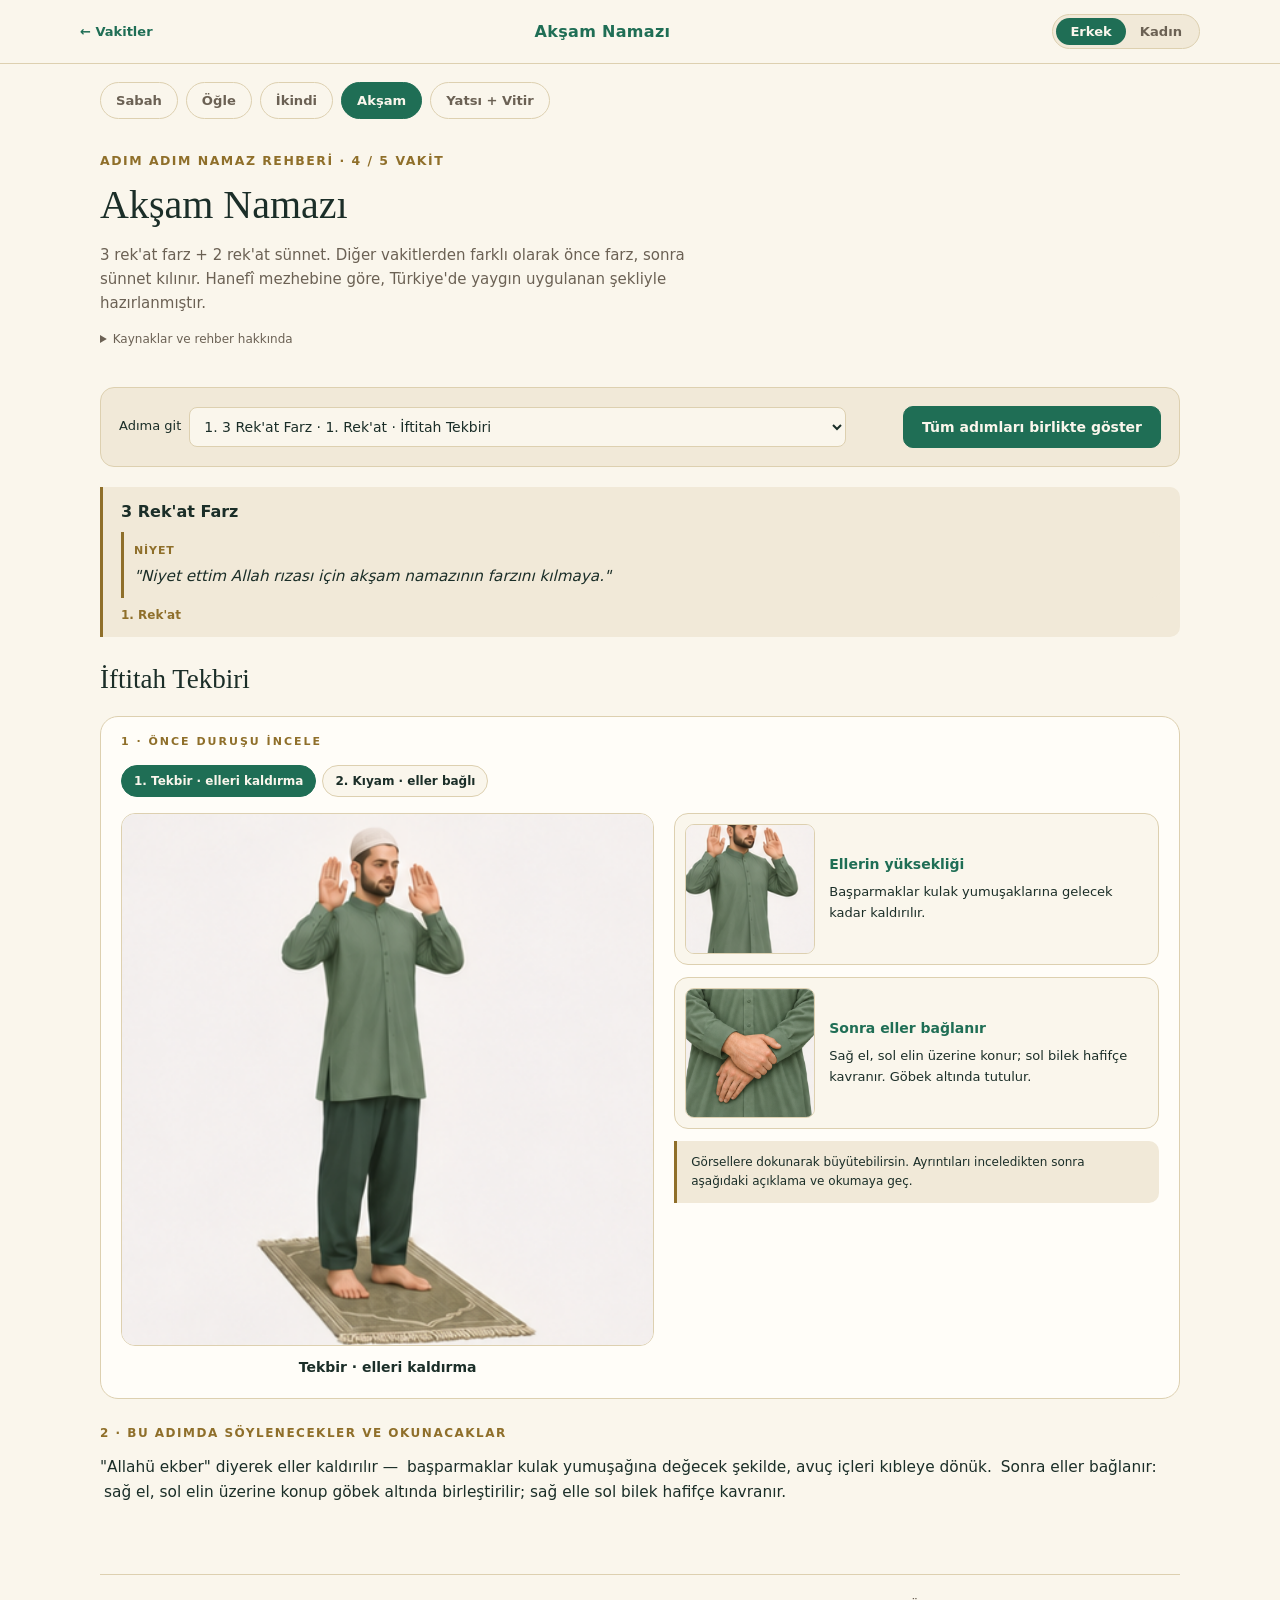
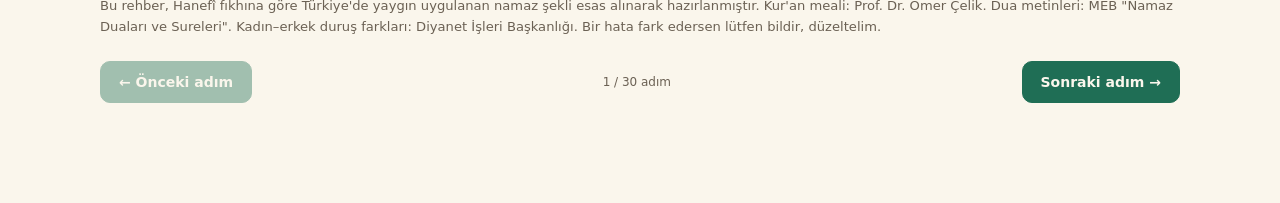
==== aksam-namazi.html @ 72b4eeb0 "Add files via upload" ====
<!doctype html>
<html lang="tr">
<head>
<meta charset="utf-8">
<meta name="viewport" content="width=device-width, initial-scale=1">

<title>Akşam Namazı — Adım Adım Namaz Rehberi</title>
<meta name="description" content="Hanefi fıkhına göre, kadın ve erkek için ayrı duruş notlarıyla, adım adım Akşam Namazı rehberi.">
<style>
@font-face {
  font-family: "Amiri";
  font-weight: 400;
  font-style: normal;
  font-display: swap;
  src: url(assets/amiri.woff2) format("woff2");
}
@font-face {
  font-family: "Amiri";
  font-weight: 700;
  font-style: normal;
  font-display: swap;
  src: url(assets/amiri.woff2) format("woff2");
}

:root {
  --ink: #1b2e28;
  --page: #faf6ec;
  --panel: #f1e9d8;
  --panel-line: #ddd0b0;
  --emerald: #1f6e55;
  --emerald-deep: #164f3d;
  --gold: #8f6f2a;
  --muted: #6b6154;
  --recite-bg: #fffdf8;
  --recite-line: #e4d6ae;
  --focus: #1f6e55;
}

@media (prefers-color-scheme: dark) {
  :root {
    --ink: #ece4d2;
    --page: #11201a;
    --panel: #192a23;
    --panel-line: #2c4138;
    --emerald: #52b091;
    --emerald-deep: #7bcbae;
    --gold: #d1ab5c;
    --muted: #a69c8c;
    --recite-bg: #16251f;
    --recite-line: #2d4139;
    --focus: #52b091;
  }
}
:root[data-theme="dark"] {
  --ink: #ece4d2;
  --page: #11201a;
  --panel: #192a23;
  --panel-line: #2c4138;
  --emerald: #52b091;
  --emerald-deep: #7bcbae;
  --gold: #d1ab5c;
  --muted: #a69c8c;
  --recite-bg: #16251f;
  --recite-line: #2d4139;
  --focus: #52b091;
}
:root[data-theme="light"] {
  --ink: #1b2e28;
  --page: #faf6ec;
  --panel: #f1e9d8;
  --panel-line: #ddd0b0;
  --emerald: #1f6e55;
  --emerald-deep: #164f3d;
  --gold: #8f6f2a;
  --muted: #6b6154;
  --recite-bg: #fffdf8;
  --recite-line: #e4d6ae;
  --focus: #1f6e55;
}

* { box-sizing: border-box; }

html, body {
  margin: 0;
  padding: 0;
  background: var(--page);
  color: var(--ink);
}

body {
  font-family: ui-serif, Georgia, "Iowan Old Style", "Noto Serif", serif;
  line-height: 1.6;
}

.wrap {
  max-width: 700px;
  margin: 0 auto;
  padding: 0 20px 80px;
}

/* ---------- Top bar ---------- */

.topbar {
  position: sticky;
  top: 0;
  z-index: 10;
  background: var(--page);
  border-bottom: 1px solid var(--panel-line);
  padding: 14px 20px;
}

.topbar-inner {
  max-width: 700px;
  margin: 0 auto;
  display: flex;
  align-items: center;
  justify-content: space-between;
  gap: 12px;
  flex-wrap: wrap;
}

.topbar-title {
  font-size: 1rem;
  font-weight: 700;
  letter-spacing: 0.02em;
  color: var(--emerald);
}

.gender-toggle {
  display: inline-flex;
  background: var(--panel);
  border: 1px solid var(--panel-line);
  border-radius: 999px;
  padding: 3px;
  font-family: system-ui, -apple-system, "Segoe UI", sans-serif;
}

.gender-toggle button {
  appearance: none;
  border: none;
  background: transparent;
  font-size: 0.82rem;
  font-weight: 600;
  padding: 6px 14px;
  border-radius: 999px;
  color: var(--muted);
  cursor: pointer;
  font-family: inherit;
}

.gender-toggle button[aria-pressed="true"] {
  background: var(--emerald);
  color: var(--page);
}

.gender-toggle button:focus-visible {
  outline: 2px solid var(--focus);
  outline-offset: 2px;
}

/* ---------- Header ---------- */

header.hero {
  padding: 36px 0 18px;
  font-family: system-ui, -apple-system, "Segoe UI", sans-serif;
}

.eyebrow {
  font-size: 0.78rem;
  text-transform: uppercase;
  letter-spacing: 0.12em;
  color: var(--gold);
  font-weight: 700;
}

h1 {
  font-family: ui-serif, Georgia, "Iowan Old Style", "Noto Serif", serif;
  font-size: clamp(1.8rem, 5vw, 2.4rem);
  margin: 0.2em 0 0.3em;
  text-wrap: balance;
}

.hero p.lede {
  color: var(--muted);
  font-size: 0.98rem;
  max-width: 62ch;
}

.source-note {
  margin-top: 16px;
  padding: 12px 16px;
  background: var(--panel);
  border: 1px solid var(--panel-line);
  border-radius: 10px;
  font-size: 0.85rem;
  color: var(--muted);
  font-family: system-ui, -apple-system, "Segoe UI", sans-serif;
}

.source-note strong { color: var(--ink); }

/* ---------- Section dividers (Sünnet / Farz) ---------- */

.unit-divider {
  margin: 48px 0 20px;
  padding-top: 28px;
  border-top: 2px solid var(--panel-line);
  font-family: system-ui, -apple-system, "Segoe UI", sans-serif;
}

.unit-divider h2 {
  font-family: ui-serif, Georgia, "Iowan Old Style", serif;
  font-size: 1.5rem;
  margin: 0 0 4px;
  color: var(--emerald);
}

.unit-divider .unit-desc {
  font-size: 0.88rem;
  color: var(--muted);
  margin: 0;
}

.niyet-box {
  margin-top: 16px;
  padding: 14px 16px;
  border-left: 3px solid var(--gold);
  background: var(--panel);
  border-radius: 0 10px 10px 0;
  font-size: 0.95rem;
}

.niyet-box .niyet-label {
  font-family: system-ui, -apple-system, "Segoe UI", sans-serif;
  font-size: 0.75rem;
  text-transform: uppercase;
  letter-spacing: 0.08em;
  color: var(--gold);
  font-weight: 700;
  display: block;
  margin-bottom: 4px;
}

.rekat-mark {
  font-family: system-ui, -apple-system, "Segoe UI", sans-serif;
  font-size: 0.78rem;
  text-transform: uppercase;
  letter-spacing: 0.1em;
  color: var(--muted);
  margin: 36px 0 10px;
  display: flex;
  align-items: center;
  gap: 10px;
}

.rekat-mark::after {
  content: "";
  flex: 1;
  height: 1px;
  background: var(--panel-line);
}

/* ---------- Step ---------- */

.step {
  display: grid;
  grid-template-columns: 34px 1fr;
  gap: 14px;
  margin: 22px 0;
}

.step-num {
  width: 34px;
  height: 34px;
  border-radius: 50%;
  background: var(--panel);
  border: 1px solid var(--panel-line);
  color: var(--emerald);
  display: flex;
  align-items: center;
  justify-content: center;
  font-family: system-ui, -apple-system, "Segoe UI", sans-serif;
  font-weight: 700;
  font-size: 0.9rem;
  flex-shrink: 0;
}

.step-body h3 {
  font-family: system-ui, -apple-system, "Segoe UI", sans-serif;
  font-size: 1.02rem;
  margin: 4px 0 6px;
  color: var(--ink);
}

.step-body p.posture {
  margin: 0 0 10px;
  font-size: 0.96rem;
}

.step-body p.posture .note {
  color: var(--muted);
  font-size: 0.86rem;
}

/* gender-conditional spans */
html[data-gender="erkek"] .g-kadin { display: none; }
html[data-gender="kadin"] .g-erkek { display: none; }

.g-erkek, .g-kadin {
  padding: 1px 4px;
  border-radius: 4px;
}

/* ---------- Recitation block ---------- */

.recite {
  background: var(--recite-bg);
  border: 1px solid var(--recite-line);
  border-radius: 12px;
  padding: 18px 20px;
  margin-top: 4px;
}

.recite + .recite { margin-top: 12px; }

.recite .recite-title {
  font-family: system-ui, -apple-system, "Segoe UI", sans-serif;
  font-size: 0.78rem;
  text-transform: uppercase;
  letter-spacing: 0.08em;
  color: var(--gold);
  font-weight: 700;
  margin: 0 0 10px;
}

.arabic {
  font-family: "Amiri", "Traditional Arabic", "Scheherazade New", serif;
  direction: rtl;
  text-align: center;
  font-size: 0.98rem;
  line-height: 1.75;
  color: var(--ink);
  margin: 0 0 12px;
}

.okunus {
  font-family: system-ui, -apple-system, "Segoe UI", sans-serif;
  font-style: italic;
  color: var(--muted);
  font-size: 0.92rem;
  margin: 0 0 10px;
}

.okunus::before {
  content: "Okunuşu: ";
  font-style: normal;
  font-weight: 600;
  color: var(--ink);
}

.meal {
  font-family: system-ui, -apple-system, "Segoe UI", sans-serif;
  font-size: 1.02rem;
  margin: 0;
}

.meal .meal-label {
  font-weight: 600;
  color: var(--emerald-deep);
}

.tesbih-count {
  display: inline-block;
  font-family: system-ui, -apple-system, "Segoe UI", sans-serif;
  font-size: 0.74rem;
  background: var(--panel);
  color: var(--muted);
  padding: 2px 8px;
  border-radius: 999px;
  margin-left: 6px;
  vertical-align: middle;
}

footer {
  margin-top: 60px;
  padding-top: 20px;
  border-top: 1px solid var(--panel-line);
  font-family: system-ui, -apple-system, "Segoe UI", sans-serif;
  font-size: 0.82rem;
  color: var(--muted);
}

a { color: var(--emerald-deep); }

@media (max-width: 480px) {
  .arabic { font-size: 0.9rem; line-height: 1.7; }
  .step { grid-template-columns: 28px 1fr; }
  .step-num { width: 28px; height: 28px; font-size: 0.8rem; }
}


.vakit-nav {
  display: flex;
  gap: 8px;
  overflow-x: auto;
  padding: 18px 0 2px;
  font-family: system-ui, -apple-system, "Segoe UI", sans-serif;
}
.vakit-nav a {
  flex: 0 0 auto;
  padding: 7px 15px;
  border-radius: 999px;
  border: 1px solid var(--panel-line);
  color: var(--muted);
  text-decoration: none;
  font-size: 0.82rem;
  font-weight: 600;
}
.vakit-nav a.active {
  background: var(--emerald);
  color: var(--page);
  border-color: var(--emerald);
}
</style>
<link rel="stylesheet" href="assets/gorseller.css">
</head><body>

<div class="topbar">
  <div class="topbar-inner">
    <span class="topbar-title">Akşam Namazı</span>
    <div class="gender-toggle" role="group" aria-label="Duruş görünümü">
      <button type="button" id="btn-erkek" aria-pressed="true">Erkek</button>
      <button type="button" id="btn-kadin" aria-pressed="false">Kadın</button>
    </div>
  </div>
</div>

<div class="wrap">

  <nav class="vakit-nav">
    <a href="sabah-namazi.html">Sabah</a>
    <a href="ogle-namazi.html">Öğle</a>
    <a href="ikindi-namazi.html">İkindi</a>
    <a href="aksam-namazi.html" class="active">Akşam</a>
    <a href="yatsi-namazi.html">Yatsı + Vitir</a>
  </nav>

  <header class="hero">
    <span class="eyebrow">Adım Adım Namaz Rehberi · 4 / 5 vakit</span>
    <h1>Akşam Namazı</h1>
    <p class="lede">3 rek'at farz + 2 rek'at sünnet. Diğer vakitlerden farklı olarak önce farz, sonra sünnet kılınır. Hanefî mezhebine göre, Türkiye'de yaygın uygulanan şekliyle hazırlanmıştır.</p>
    <div class="source-note">
      <strong>Kaynaklar:</strong> Kur'an-ı Kerim âyetlerinin Türkçe meali <strong>Prof. Dr. Ömer Çelik</strong> mealinden alınmıştır. Sübhâneke, Ettehiyyâtü, Salli–Bârik, Rabbenâ ve Kunût dualarının Arapça metni ve anlamı Millî Eğitim Bakanlığı'nın "Namaz Duaları ve Sureleri" kaynağına dayanmaktadır. Kadın–erkek duruş farkları Diyanet İşleri Başkanlığı'nın resmî açıklamasından alınmıştır.
    </div>
  </header>

  <section class="unit-divider">
    <h2>3 Rek'at Farz</h2>
    <p class="unit-desc">Allah'ın kesin olarak emrettiği, kılınması zorunlu namaz. Akşam namazında, diğer vakitlerden farklı olarak, önce farz kılınır.</p>
    <div class="niyet-box">
      <span class="niyet-label">Niyet</span>
      <em>"Niyet ettim Allah rızası için akşam namazının farzını kılmaya."</em>
    </div>
  </section>

  <p class="rekat-mark">1. Rek'at</p>

  <div class="step">
    <span class="step-num">1</span>
    <div class="step-body">
      <h3>İftitah Tekbiri</h3><div class="pose-icon icon-tekbir" hidden></div>
      <p class="posture">"Allahü ekber" diyerek eller kaldırılır — <span class="g-erkek">başparmaklar kulak yumuşağına değecek şekilde, avuç içleri kıbleye dönük.</span><span class="g-kadin">eller omuz hizasına kadar kaldırılır, avuç içleri kıbleye dönük.</span> Sonra eller bağlanır: <span class="g-erkek">sağ el, sol elin üzerine konup göbek altında birleştirilir; sağ elle sol bilek hafifçe kavranır.</span><span class="g-kadin">sağ el, sol elin üzerine konarak göğüs hizasında birleştirilir; kavramadan, eller üst üste durur.</span></p>
    </div>
  </div>

  <div class="step">
    <span class="step-num">2</span>
    <div class="step-body">
      <h3>Sübhâneke, Fâtiha ve Zamm-ı Sûre</h3><div class="pose-icon icon-kiyam" hidden></div>
      <div class="recite">
        <p class="arabic">سُبْحَانَكَ اللَّهُمَّ وَبِحَمْدِكَ وَتَبَارَكَ اسْمُكَ وَتَعَالَى جَدُّكَ وَلَا إِلَٰهَ غَيْرُكَ</p>
        <p class="okunus">Sübhânekellâhümme ve bi hamdik ve tebârakesmük ve teâlâ ceddük ve lâ ilâhe ğayruk.</p>
        <p class="meal"><span class="meal-label">Anlamı:</span> Allah'ım! Sen eksik sıfatlardan pak ve uzaksın. Seni daima böyle tenzih eder ve överim. Senin adın mübarektir. Varlığın her şeyden üstündür. Senden başka ilah yoktur.</p>
      </div>
      <div class="recite">
        <p class="arabic">أَعُوذُ بِاللَّهِ مِنَ الشَّيْطَانِ الرَّجِيمِ ۝ بِسْمِ اللَّهِ الرَّحْمَٰنِ الرَّحِيمِ</p>
        <p class="okunus">Eûzü billâhi mineş-şeytânir-racîm. Bismillâhir-rahmânir-rahîm.</p>
        <p class="meal"><span class="meal-label">Anlamı:</span> Kovulmuş şeytanın şerrinden Allah'a sığınırım. Rahmân ve Rahîm olan Allah'ın adıyla.</p>
      </div>
      <div class="recite">
        <p class="arabic">الْحَمْدُ لِلَّهِ رَبِّ الْعَالَمِينَ ۝ الرَّحْمَٰنِ الرَّحِيمِ ۝ مَالِكِ يَوْمِ الدِّينِ ۝ إِيَّاكَ نَعْبُدُ وَإِيَّاكَ نَسْتَعِينُ ۝ اهْدِنَا الصِّرَاطَ الْمُسْتَقِيمَ ۝ صِرَاطَ الَّذِينَ أَنْعَمْتَ عَلَيْهِمْ غَيْرِ الْمَغْضُوبِ عَلَيْهِمْ وَلَا الضَّالِّينَ</p>
        <p class="okunus">Elhamdü lillâhi rabbil'âlemîn. Errahmânir'rahîm. Mâliki yevmiddîn. İyyâke na'büdü ve iyyâke nesteîn. İhdinessırâtal müstakîm. Sırâtallezîne en'amte aleyhim ğayril mağdûbi aleyhim ve leddâllîn.</p>
        <p class="meal"><span class="meal-label">Meal (Prof. Dr. Ömer Çelik):</span> Hamd, âlemlerin Rabbi Allah'a mahsustur. O, Rahmân ve Rahîm'dir. O, hesap ve ceza gününün tek sahibidir. Rabbimiz! Sadece sana kulluk eder ve sadece senden yardım isteriz. Bizi dosdoğru yola eriştir; kendilerine nimet verdiklerinin yoluna. Gazaba uğrayanların ve azıp sapanların yoluna değil.</p>
      </div>
      <div class="recite">
        <p class="arabic">قُلْ هُوَ اللَّهُ أَحَدٌ ۝ اللَّهُ الصَّمَدُ ۝ لَمْ يَلِدْ وَلَمْ يُولَدْ ۝ وَلَمْ يَكُنْ لَهُ كُفُوًا أَحَدٌ</p>
        <p class="okunus">Kul hüvallâhü ehad. Allâhüssamed. Lem yelid ve lem yûled. Ve lem yekün lehû küfüven ehad.</p>
        <p class="meal"><span class="meal-label">Meal (Prof. Dr. Ömer Çelik):</span> De ki: O Allah birdir. Her şey O Allah'a muhtaçken O hiçbir şeye muhtaç değildir. O, doğurmamış ve doğmamıştır. Hiçbir şey O'na denk değildir.</p>
      </div>
    </div>
  </div>

  <div class="step">
    <span class="step-num">3</span>
    <div class="step-body">
      <h3>Rükû</h3><div class="pose-icon icon-ruku" hidden></div>
      <p class="posture">"Allahü ekber" diyerek eğilinir — <span class="g-erkek">sırt düz tutulur, baş sırtla aynı hizada olur, eller dizleri tam kavrar, dirsekler bedenden açık, parmaklar ayrık.</span><span class="g-kadin">sırt tam düz değil, hafifçe eğik tutulur; eller dizlere hafifçe konur, dizler hafif bükük, dirsekler bedene yakın tutulur.</span></p>
      <div class="recite">
        <p class="arabic">سُبْحَانَ رَبِّيَ الْعَظِيمِ</p>
        <p class="okunus">Sübhâne rabbiyel azîm. <span class="tesbih-count">3 kere</span></p>
        <p class="meal"><span class="meal-label">Anlamı:</span> Yüce Rabbimi her türlü noksanlıktan tenzih ederim.</p>
      </div>
    </div>
  </div>

  <div class="step">
    <span class="step-num">4</span>
    <div class="step-body">
      <h3>Doğrulma ve Secde (1.)</h3><div class="pose-icon icon-secde" hidden></div>
      <p class="posture">Rükûdan tam doğrulup dikilirken "Semi'allâhü limen hamideh" denir; tam doğrulunca "Rabbenâ lekel hamd" denir. Kısa bir an sakin biçimde beklenir.</p>
      <p class="posture">"Allahü ekber" diyerek secdeye varılır — <span class="g-erkek">önce dizler, sonra eller, sonra burun ve alın yere konur; kollar gövdeden ve karından ayrık tutulur, dirsekler yerden kalkık durur.</span><span class="g-kadin">vücut toplu tutulur, kollar yanlara yakın durur, karın uyluklara değecek şekilde yere yakın durulur.</span></p>
      <div class="recite">
        <p class="arabic">سُبْحَانَ رَبِّيَ الْأَعْلَى</p>
        <p class="okunus">Sübhâne rabbiyel a'lâ. <span class="tesbih-count">3 kere</span></p>
        <p class="meal"><span class="meal-label">Anlamı:</span> En yüce Rabbimi her türlü noksanlıktan tenzih ederim.</p>
      </div>
    </div>
  </div>

  <div class="step">
    <span class="step-num">5</span>
    <div class="step-body">
      <h3>Celse ve Secde (2.)</h3><div class="pose-icon icon-celse" hidden></div>
      <p class="posture">"Allahü ekber" diyerek doğrulup kısaca oturulur — <span class="g-erkek">sol ayak yatık şekilde altına alınıp üzerine oturulur, sağ ayağın parmakları kıbleye dönük dik tutulur.</span><span class="g-kadin">her iki ayak da sağ tarafa yatık şekilde yere yaslanır, bu şekilde oturulur.</span></p>
      <p class="posture">"Allahü ekber" diyerek tekrar secdeye varılır, aynı duruşla.</p>
      <div class="recite">
        <p class="arabic">سُبْحَانَ رَبِّيَ الْأَعْلَى</p>
        <p class="okunus">Sübhâne rabbiyel a'lâ. <span class="tesbih-count">3 kere</span></p>
        <p class="meal"><span class="meal-label">Anlamı:</span> En yüce Rabbimi her türlü noksanlıktan tenzih ederim.</p>
      </div>
    </div>
  </div>

  <p class="rekat-mark">2. Rek'at</p>

  <div class="step">
    <span class="step-num">6</span>
    <div class="step-body">
      <h3>Ayağa Kalkış</h3><div class="pose-icon icon-kalkis" hidden></div>
      <p class="posture note">Sübhâneke ve Eûzü tekrar okunmaz.</p>
    </div>
  </div>

  <div class="step">
    <span class="step-num">7</span>
    <div class="step-body">
      <h3>Besmele, Fâtiha ve Zamm-ı Sûre</h3><div class="pose-icon icon-kiyam" hidden></div>
      <div class="recite">
        <p class="arabic">بِسْمِ اللَّهِ الرَّحْمَٰنِ الرَّحِيمِ</p>
        <p class="okunus">Bismillâhir-rahmânir-rahîm.</p>
        <p class="meal"><span class="meal-label">Anlamı:</span> Rahmân ve Rahîm olan Allah'ın adıyla.</p>
      </div>
      <div class="recite">
        <p class="arabic">الْحَمْدُ لِلَّهِ رَبِّ الْعَالَمِينَ ۝ الرَّحْمَٰنِ الرَّحِيمِ ۝ مَالِكِ يَوْمِ الدِّينِ ۝ إِيَّاكَ نَعْبُدُ وَإِيَّاكَ نَسْتَعِينُ ۝ اهْدِنَا الصِّرَاطَ الْمُسْتَقِيمَ ۝ صِرَاطَ الَّذِينَ أَنْعَمْتَ عَلَيْهِمْ غَيْرِ الْمَغْضُوبِ عَلَيْهِمْ وَلَا الضَّالِّينَ</p>
        <p class="okunus">Elhamdü lillâhi rabbil'âlemîn. Errahmânir'rahîm. Mâliki yevmiddîn. İyyâke na'büdü ve iyyâke nesteîn. İhdinessırâtal müstakîm. Sırâtallezîne en'amte aleyhim ğayril mağdûbi aleyhim ve leddâllîn.</p>
        <p class="meal"><span class="meal-label">Meal (Prof. Dr. Ömer Çelik):</span> Hamd, âlemlerin Rabbi Allah'a mahsustur. O, Rahmân ve Rahîm'dir. O, hesap ve ceza gününün tek sahibidir. Rabbimiz! Sadece sana kulluk eder ve sadece senden yardım isteriz. Bizi dosdoğru yola eriştir; kendilerine nimet verdiklerinin yoluna. Gazaba uğrayanların ve azıp sapanların yoluna değil.</p>
      </div>
      <div class="recite">
        <p class="arabic">قُلْ هُوَ اللَّهُ أَحَدٌ ۝ اللَّهُ الصَّمَدُ ۝ لَمْ يَلِدْ وَلَمْ يُولَدْ ۝ وَلَمْ يَكُنْ لَهُ كُفُوًا أَحَدٌ</p>
        <p class="okunus">Kul hüvallâhü ehad. Allâhüssamed. Lem yelid ve lem yûled. Ve lem yekün lehû küfüven ehad.</p>
        <p class="meal"><span class="meal-label">Meal (Prof. Dr. Ömer Çelik):</span> De ki: O Allah birdir. Her şey O Allah'a muhtaçken O hiçbir şeye muhtaç değildir. O, doğurmamış ve doğmamıştır. Hiçbir şey O'na denk değildir.</p>
      </div>
    </div>
  </div>

  <div class="step">
    <span class="step-num">8</span>
    <div class="step-body">
      <h3>Rükû</h3><div class="pose-icon icon-ruku" hidden></div>
      <p class="posture">1. rek'attekiyle aynı duruşla eğilinir.</p>
      <div class="recite">
        <p class="arabic">سُبْحَانَ رَبِّيَ الْعَظِيمِ</p>
        <p class="okunus">Sübhâne rabbiyel azîm. <span class="tesbih-count">3 kere</span></p>
        <p class="meal"><span class="meal-label">Anlamı:</span> Yüce Rabbimi her türlü noksanlıktan tenzih ederim.</p>
      </div>
    </div>
  </div>

  <div class="step">
    <span class="step-num">9</span>
    <div class="step-body">
      <h3>Doğrulma ve Secde (1.)</h3><div class="pose-icon icon-secde" hidden></div>
      <p class="posture">Rükûdan tam doğrulup dikilirken "Semi'allâhü limen hamideh" denir; tam doğrulunca "Rabbenâ lekel hamd" denir. Kısa bir an sakin biçimde beklenir.</p>
      <p class="posture">"Allahü ekber" diyerek secdeye varılır — <span class="g-erkek">önce dizler, sonra eller, sonra burun ve alın yere konur; kollar gövdeden ve karından ayrık tutulur, dirsekler yerden kalkık durur.</span><span class="g-kadin">vücut toplu tutulur, kollar yanlara yakın durur, karın uyluklara değecek şekilde yere yakın durulur.</span></p>
      <div class="recite">
        <p class="arabic">سُبْحَانَ رَبِّيَ الْأَعْلَى</p>
        <p class="okunus">Sübhâne rabbiyel a'lâ. <span class="tesbih-count">3 kere</span></p>
        <p class="meal"><span class="meal-label">Anlamı:</span> En yüce Rabbimi her türlü noksanlıktan tenzih ederim.</p>
      </div>
    </div>
  </div>

  <div class="step">
    <span class="step-num">10</span>
    <div class="step-body">
      <h3>Celse ve Secde (2.)</h3><div class="pose-icon icon-celse" hidden></div>
      <p class="posture">"Allahü ekber" diyerek doğrulup kısaca oturulur — <span class="g-erkek">sol ayak yatık şekilde altına alınıp üzerine oturulur, sağ ayağın parmakları kıbleye dönük dik tutulur.</span><span class="g-kadin">her iki ayak da sağ tarafa yatık şekilde yere yaslanır, bu şekilde oturulur.</span></p>
      <p class="posture">"Allahü ekber" diyerek tekrar secdeye varılır, aynı duruşla.</p>
      <div class="recite">
        <p class="arabic">سُبْحَانَ رَبِّيَ الْأَعْلَى</p>
        <p class="okunus">Sübhâne rabbiyel a'lâ. <span class="tesbih-count">3 kere</span></p>
        <p class="meal"><span class="meal-label">Anlamı:</span> En yüce Rabbimi her türlü noksanlıktan tenzih ederim.</p>
      </div>
    </div>
  </div>

  <div class="step">
    <span class="step-num">11</span>
    <div class="step-body">
      <h3>Birinci Oturuş — Ettehiyyâtü</h3><div class="pose-icon icon-oturus" hidden></div>
      <p class="posture note">Farz namazlarda ilk oturuşta yalnızca Ettehiyyâtü okunur, Salli–Bârik okunmaz.</p>
      <div class="recite">
        <p class="arabic">التَّحِيَّاتُ لِلَّهِ وَالصَّلَوَاتُ وَالطَّيِّبَاتُ، السَّلَامُ عَلَيْكَ أَيُّهَا النَّبِيُّ وَرَحْمَةُ اللَّهِ وَبَرَكَاتُهُ، السَّلَامُ عَلَيْنَا وَعَلَى عِبَادِ اللَّهِ الصَّالِحِينَ، أَشْهَدُ أَنْ لَا إِلَٰهَ إِلَّا اللَّهُ وَأَشْهَدُ أَنَّ مُحَمَّدًا عَبْدُهُ وَرَسُولُهُ</p>
        <p class="okunus">Ettehiyyâtü lillâhi vessalevâtü vettayyibât. Esselâmü aleyke eyyühen-Nebiyyü ve rahmetullâhi ve berakâtüh. Esselâmü aleynâ ve alâ ibâdillâhis-sâlihîn. Eşhedü en lâ ilâhe illallâh ve eşhedü enne Muhammeden abdühû ve rasûlüh.</p>
        <p class="meal"><span class="meal-label">Anlamı:</span> Dil ile, beden ve mal ile yapılan bütün ibadetler Allah'adır. Ey Peygamber! Allah'ın selâmı, rahmeti ve bereketleri senin üzerine olsun. Selâm bizim üzerimize ve Allah'ın bütün iyi kulları üzerine olsun. Şahitlik ederim ki Allah'tan başka ilah yoktur; yine şahitlik ederim ki Muhammed, O'nun kulu ve Peygamberidir.</p>
      </div>
    </div>
  </div>

  <p class="rekat-mark">3. Rek'at</p>

  <div class="step">
    <span class="step-num">12</span>
    <div class="step-body">
      <h3>Üçüncü Rek'ate Kalkış</h3><div class="pose-icon icon-kalkis" hidden></div>
      
    </div>
  </div>

  <div class="step">
    <span class="step-num">13</span>
    <div class="step-body">
      <h3>Yalnızca Fâtiha</h3><div class="pose-icon icon-kiyam" hidden></div>
      <p class="posture note">Akşam farzının 3. (ve son) rek'atinde de, 4 rek'atlı farzlarda olduğu gibi, yalnızca Besmele ve Fâtiha okunur; zamm-ı sûre eklenmez.</p>
      <div class="recite">
        <p class="arabic">بِسْمِ اللَّهِ الرَّحْمَٰنِ الرَّحِيمِ</p>
        <p class="okunus">Bismillâhir-rahmânir-rahîm.</p>
        <p class="meal"><span class="meal-label">Anlamı:</span> Rahmân ve Rahîm olan Allah'ın adıyla.</p>
      </div>
      <div class="recite">
        <p class="arabic">الْحَمْدُ لِلَّهِ رَبِّ الْعَالَمِينَ ۝ الرَّحْمَٰنِ الرَّحِيمِ ۝ مَالِكِ يَوْمِ الدِّينِ ۝ إِيَّاكَ نَعْبُدُ وَإِيَّاكَ نَسْتَعِينُ ۝ اهْدِنَا الصِّرَاطَ الْمُسْتَقِيمَ ۝ صِرَاطَ الَّذِينَ أَنْعَمْتَ عَلَيْهِمْ غَيْرِ الْمَغْضُوبِ عَلَيْهِمْ وَلَا الضَّالِّينَ</p>
        <p class="okunus">Elhamdü lillâhi rabbil'âlemîn. Errahmânir'rahîm. Mâliki yevmiddîn. İyyâke na'büdü ve iyyâke nesteîn. İhdinessırâtal müstakîm. Sırâtallezîne en'amte aleyhim ğayril mağdûbi aleyhim ve leddâllîn.</p>
        <p class="meal"><span class="meal-label">Meal (Prof. Dr. Ömer Çelik):</span> Hamd, âlemlerin Rabbi Allah'a mahsustur. O, Rahmân ve Rahîm'dir. O, hesap ve ceza gününün tek sahibidir. Rabbimiz! Sadece sana kulluk eder ve sadece senden yardım isteriz. Bizi dosdoğru yola eriştir; kendilerine nimet verdiklerinin yoluna. Gazaba uğrayanların ve azıp sapanların yoluna değil.</p>
      </div>
    </div>
  </div>

  <div class="step">
    <span class="step-num">14</span>
    <div class="step-body">
      <h3>Rükû</h3><div class="pose-icon icon-ruku" hidden></div>
      <p class="posture">1. rek'attekiyle aynı duruşla eğilinir.</p>
      <div class="recite">
        <p class="arabic">سُبْحَانَ رَبِّيَ الْعَظِيمِ</p>
        <p class="okunus">Sübhâne rabbiyel azîm. <span class="tesbih-count">3 kere</span></p>
        <p class="meal"><span class="meal-label">Anlamı:</span> Yüce Rabbimi her türlü noksanlıktan tenzih ederim.</p>
      </div>
    </div>
  </div>

  <div class="step">
    <span class="step-num">15</span>
    <div class="step-body">
      <h3>Doğrulma ve Secde (1.)</h3><div class="pose-icon icon-secde" hidden></div>
      <p class="posture">Rükûdan tam doğrulup dikilirken "Semi'allâhü limen hamideh" denir; tam doğrulunca "Rabbenâ lekel hamd" denir. Kısa bir an sakin biçimde beklenir.</p>
      <p class="posture">"Allahü ekber" diyerek secdeye varılır — <span class="g-erkek">önce dizler, sonra eller, sonra burun ve alın yere konur; kollar gövdeden ve karından ayrık tutulur, dirsekler yerden kalkık durur.</span><span class="g-kadin">vücut toplu tutulur, kollar yanlara yakın durur, karın uyluklara değecek şekilde yere yakın durulur.</span></p>
      <div class="recite">
        <p class="arabic">سُبْحَانَ رَبِّيَ الْأَعْلَى</p>
        <p class="okunus">Sübhâne rabbiyel a'lâ. <span class="tesbih-count">3 kere</span></p>
        <p class="meal"><span class="meal-label">Anlamı:</span> En yüce Rabbimi her türlü noksanlıktan tenzih ederim.</p>
      </div>
    </div>
  </div>

  <div class="step">
    <span class="step-num">16</span>
    <div class="step-body">
      <h3>Celse ve Secde (2.)</h3><div class="pose-icon icon-celse" hidden></div>
      <p class="posture">"Allahü ekber" diyerek doğrulup kısaca oturulur — <span class="g-erkek">sol ayak yatık şekilde altına alınıp üzerine oturulur, sağ ayağın parmakları kıbleye dönük dik tutulur.</span><span class="g-kadin">her iki ayak da sağ tarafa yatık şekilde yere yaslanır, bu şekilde oturulur.</span></p>
      <p class="posture">"Allahü ekber" diyerek tekrar secdeye varılır, aynı duruşla.</p>
      <div class="recite">
        <p class="arabic">سُبْحَانَ رَبِّيَ الْأَعْلَى</p>
        <p class="okunus">Sübhâne rabbiyel a'lâ. <span class="tesbih-count">3 kere</span></p>
        <p class="meal"><span class="meal-label">Anlamı:</span> En yüce Rabbimi her türlü noksanlıktan tenzih ederim.</p>
      </div>
    </div>
  </div>

  <div class="step">
    <span class="step-num">17</span>
    <div class="step-body">
      <h3>Son Oturuş — Ettehiyyâtü, Salli–Bârik, Rabbenâ Duaları</h3><div class="pose-icon icon-oturus" hidden></div>
      <div class="recite">
        <p class="recite-title">Ettehiyyâtü</p>
        <p class="arabic">التَّحِيَّاتُ لِلَّهِ وَالصَّلَوَاتُ وَالطَّيِّبَاتُ، السَّلَامُ عَلَيْكَ أَيُّهَا النَّبِيُّ وَرَحْمَةُ اللَّهِ وَبَرَكَاتُهُ، السَّلَامُ عَلَيْنَا وَعَلَى عِبَادِ اللَّهِ الصَّالِحِينَ، أَشْهَدُ أَنْ لَا إِلَٰهَ إِلَّا اللَّهُ وَأَشْهَدُ أَنَّ مُحَمَّدًا عَبْدُهُ وَرَسُولُهُ</p>
        <p class="okunus">Ettehiyyâtü lillâhi vessalevâtü vettayyibât. Esselâmü aleyke eyyühen-Nebiyyü ve rahmetullâhi ve berakâtüh. Esselâmü aleynâ ve alâ ibâdillâhis-sâlihîn. Eşhedü en lâ ilâhe illallâh ve eşhedü enne Muhammeden abdühû ve rasûlüh.</p>
        <p class="meal"><span class="meal-label">Anlamı:</span> Dil ile, beden ve mal ile yapılan bütün ibadetler Allah'adır. Ey Peygamber! Allah'ın selâmı, rahmeti ve bereketleri senin üzerine olsun. Selâm bizim üzerimize ve Allah'ın bütün iyi kulları üzerine olsun. Şahitlik ederim ki Allah'tan başka ilah yoktur; yine şahitlik ederim ki Muhammed, O'nun kulu ve Peygamberidir.</p>
      </div>
      <p class="posture">"Eşhedü en lâ ilâhe illallâh" derken şehadet parmağı (sağ elin işaret parmağı) kaldırılıp indirilir.</p>
      <div class="recite">
        <p class="recite-title">Allahümme Salli</p>
        <p class="arabic">اللَّهُمَّ صَلِّ عَلَى مُحَمَّدٍ وَعَلَى آلِ مُحَمَّدٍ كَمَا صَلَّيْتَ عَلَى إِبْرَاهِيمَ وَعَلَى آلِ إِبْرَاهِيمَ إِنَّكَ حَمِيدٌ مَجِيدٌ</p>
        <p class="okunus">Allâhümme salli alâ Muhammedin ve alâ âli Muhammed, kemâ salleyte alâ İbrâhîme ve alâ âli İbrâhîm, inneke hamîdün mecîd.</p>
        <p class="meal"><span class="meal-label">Anlamı:</span> Allah'ım! Muhammed'e ve Muhammed'in ümmetine rahmet eyle, şerefini yücelt; İbrahim'e ve İbrahim'in ümmetine rahmet ettiğin gibi. Şüphesiz övülmeye lâyık yalnız sensin, şan ve şeref sahibi de sensin.</p>
      </div>
      <div class="recite">
        <p class="recite-title">Allahümme Bârik</p>
        <p class="arabic">اللَّهُمَّ بَارِكْ عَلَى مُحَمَّدٍ وَعَلَى آلِ مُحَمَّدٍ كَمَا بَارَكْتَ عَلَى إِبْرَاهِيمَ وَعَلَى آلِ إِبْرَاهِيمَ إِنَّكَ حَمِيدٌ مَجِيدٌ</p>
        <p class="okunus">Allâhümme bârik alâ Muhammedin ve alâ âli Muhammed, kemâ bârekte alâ İbrâhîme ve alâ âli İbrâhîm, inneke hamîdün mecîd.</p>
        <p class="meal"><span class="meal-label">Anlamı:</span> Allah'ım! Muhammed'e ve Muhammed'in ümmetine hayır ve bereket ver; İbrahim'e ve İbrahim'in ümmetine verdiğin gibi. Şüphesiz övülmeye lâyık yalnız sensin, şan ve şeref sahibi de sensin.</p>
      </div>
      <div class="recite">
        <p class="recite-title">Rabbenâ Âtinâ</p>
        <p class="arabic">رَبَّنَا آتِنَا فِي الدُّنْيَا حَسَنَةً وَفِي الْآخِرَةِ حَسَنَةً وَقِنَا عَذَابَ النَّارِ</p>
        <p class="okunus">Rabbenâ âtinâ fid-dünyâ haseneten ve fil-âhirati haseneten ve kınâ azâbennâr.</p>
        <p class="meal"><span class="meal-label">Meal (Bakara 2:201, Prof. Dr. Ömer Çelik):</span> Rabbimiz, bize dünyada da iyilik ver, âhirette de iyilik ver ve bizi cehennem azâbından koru.</p>
      </div>
      <div class="recite">
        <p class="recite-title">Rabbenâğfirlî</p>
        <p class="arabic">رَبَّنَا اغْفِرْ لِي وَلِوَالِدَيَّ وَلِلْمُؤْمِنِينَ يَوْمَ يَقُومُ الْحِسَابُ</p>
        <p class="okunus">Rabbenâğfirlî ve li vâlideyye ve lil mü'minîne yevme yekûmül hisâb.</p>
        <p class="meal"><span class="meal-label">Meal (İbrahim 14:41, Prof. Dr. Ömer Çelik):</span> Rabbimiz! Hesapların görüleceği o gün beni, ana-babamı ve bütün mü'minleri bağışla!</p>
      </div>
    </div>
  </div>

  <div class="step">
    <span class="step-num">18</span>
    <div class="step-body">
      <h3>Selâm</h3><div class="pose-icon icon-selam" hidden></div>
      <p class="posture">Önce başı sağa çevirerek "Esselâmü aleyküm ve rahmetullah" denir; sonra başı sola çevirerek aynı cümle tekrar edilir.</p>
    </div>
  </div>

  <section class="unit-divider">
    <h2>2 Rek'at Sünnet</h2>
    <p class="unit-desc">Akşam farzından sonra kılınan, müekked 2 rek'atlık sünnet.</p>
    <div class="niyet-box">
      <span class="niyet-label">Niyet</span>
      <em>"Niyet ettim Allah rızası için akşam namazının sünnetini kılmaya."</em>
    </div>
  </section>

  <p class="rekat-mark">1. Rek'at</p>

  <div class="step">
    <span class="step-num">1</span>
    <div class="step-body">
      <h3>İftitah Tekbiri</h3><div class="pose-icon icon-tekbir" hidden></div>
      <p class="posture">"Allahü ekber" diyerek eller kaldırılır — <span class="g-erkek">başparmaklar kulak yumuşağına değecek şekilde, avuç içleri kıbleye dönük.</span><span class="g-kadin">eller omuz hizasına kadar kaldırılır, avuç içleri kıbleye dönük.</span> Sonra eller bağlanır: <span class="g-erkek">sağ el, sol elin üzerine konup göbek altında birleştirilir; sağ elle sol bilek hafifçe kavranır.</span><span class="g-kadin">sağ el, sol elin üzerine konarak göğüs hizasında birleştirilir; kavramadan, eller üst üste durur.</span></p>
    </div>
  </div>

  <div class="step">
    <span class="step-num">2</span>
    <div class="step-body">
      <h3>Sübhâneke, Fâtiha ve Zamm-ı Sûre</h3><div class="pose-icon icon-kiyam" hidden></div>
      <div class="recite">
        <p class="arabic">سُبْحَانَكَ اللَّهُمَّ وَبِحَمْدِكَ وَتَبَارَكَ اسْمُكَ وَتَعَالَى جَدُّكَ وَلَا إِلَٰهَ غَيْرُكَ</p>
        <p class="okunus">Sübhânekellâhümme ve bi hamdik ve tebârakesmük ve teâlâ ceddük ve lâ ilâhe ğayruk.</p>
        <p class="meal"><span class="meal-label">Anlamı:</span> Allah'ım! Sen eksik sıfatlardan pak ve uzaksın. Seni daima böyle tenzih eder ve överim. Senin adın mübarektir. Varlığın her şeyden üstündür. Senden başka ilah yoktur.</p>
      </div>
      <div class="recite">
        <p class="arabic">أَعُوذُ بِاللَّهِ مِنَ الشَّيْطَانِ الرَّجِيمِ ۝ بِسْمِ اللَّهِ الرَّحْمَٰنِ الرَّحِيمِ</p>
        <p class="okunus">Eûzü billâhi mineş-şeytânir-racîm. Bismillâhir-rahmânir-rahîm.</p>
        <p class="meal"><span class="meal-label">Anlamı:</span> Kovulmuş şeytanın şerrinden Allah'a sığınırım. Rahmân ve Rahîm olan Allah'ın adıyla.</p>
      </div>
      <div class="recite">
        <p class="arabic">الْحَمْدُ لِلَّهِ رَبِّ الْعَالَمِينَ ۝ الرَّحْمَٰنِ الرَّحِيمِ ۝ مَالِكِ يَوْمِ الدِّينِ ۝ إِيَّاكَ نَعْبُدُ وَإِيَّاكَ نَسْتَعِينُ ۝ اهْدِنَا الصِّرَاطَ الْمُسْتَقِيمَ ۝ صِرَاطَ الَّذِينَ أَنْعَمْتَ عَلَيْهِمْ غَيْرِ الْمَغْضُوبِ عَلَيْهِمْ وَلَا الضَّالِّينَ</p>
        <p class="okunus">Elhamdü lillâhi rabbil'âlemîn. Errahmânir'rahîm. Mâliki yevmiddîn. İyyâke na'büdü ve iyyâke nesteîn. İhdinessırâtal müstakîm. Sırâtallezîne en'amte aleyhim ğayril mağdûbi aleyhim ve leddâllîn.</p>
        <p class="meal"><span class="meal-label">Meal (Prof. Dr. Ömer Çelik):</span> Hamd, âlemlerin Rabbi Allah'a mahsustur. O, Rahmân ve Rahîm'dir. O, hesap ve ceza gününün tek sahibidir. Rabbimiz! Sadece sana kulluk eder ve sadece senden yardım isteriz. Bizi dosdoğru yola eriştir; kendilerine nimet verdiklerinin yoluna. Gazaba uğrayanların ve azıp sapanların yoluna değil.</p>
      </div>
      <div class="recite">
        <p class="arabic">قُلْ هُوَ اللَّهُ أَحَدٌ ۝ اللَّهُ الصَّمَدُ ۝ لَمْ يَلِدْ وَلَمْ يُولَدْ ۝ وَلَمْ يَكُنْ لَهُ كُفُوًا أَحَدٌ</p>
        <p class="okunus">Kul hüvallâhü ehad. Allâhüssamed. Lem yelid ve lem yûled. Ve lem yekün lehû küfüven ehad.</p>
        <p class="meal"><span class="meal-label">Meal (Prof. Dr. Ömer Çelik):</span> De ki: O Allah birdir. Her şey O Allah'a muhtaçken O hiçbir şeye muhtaç değildir. O, doğurmamış ve doğmamıştır. Hiçbir şey O'na denk değildir.</p>
      </div>
    </div>
  </div>

  <div class="step">
    <span class="step-num">3</span>
    <div class="step-body">
      <h3>Rükû</h3><div class="pose-icon icon-ruku" hidden></div>
      <p class="posture">"Allahü ekber" diyerek eğilinir — <span class="g-erkek">sırt düz tutulur, baş sırtla aynı hizada olur, eller dizleri tam kavrar, dirsekler bedenden açık, parmaklar ayrık.</span><span class="g-kadin">sırt tam düz değil, hafifçe eğik tutulur; eller dizlere hafifçe konur, dizler hafif bükük, dirsekler bedene yakın tutulur.</span></p>
      <div class="recite">
        <p class="arabic">سُبْحَانَ رَبِّيَ الْعَظِيمِ</p>
        <p class="okunus">Sübhâne rabbiyel azîm. <span class="tesbih-count">3 kere</span></p>
        <p class="meal"><span class="meal-label">Anlamı:</span> Yüce Rabbimi her türlü noksanlıktan tenzih ederim.</p>
      </div>
    </div>
  </div>

  <div class="step">
    <span class="step-num">4</span>
    <div class="step-body">
      <h3>Doğrulma ve Secde (1.)</h3><div class="pose-icon icon-secde" hidden></div>
      <p class="posture">Rükûdan tam doğrulup dikilirken "Semi'allâhü limen hamideh" denir; tam doğrulunca "Rabbenâ lekel hamd" denir. Kısa bir an sakin biçimde beklenir.</p>
      <p class="posture">"Allahü ekber" diyerek secdeye varılır — <span class="g-erkek">önce dizler, sonra eller, sonra burun ve alın yere konur; kollar gövdeden ve karından ayrık tutulur, dirsekler yerden kalkık durur.</span><span class="g-kadin">vücut toplu tutulur, kollar yanlara yakın durur, karın uyluklara değecek şekilde yere yakın durulur.</span></p>
      <div class="recite">
        <p class="arabic">سُبْحَانَ رَبِّيَ الْأَعْلَى</p>
        <p class="okunus">Sübhâne rabbiyel a'lâ. <span class="tesbih-count">3 kere</span></p>
        <p class="meal"><span class="meal-label">Anlamı:</span> En yüce Rabbimi her türlü noksanlıktan tenzih ederim.</p>
      </div>
    </div>
  </div>

  <div class="step">
    <span class="step-num">5</span>
    <div class="step-body">
      <h3>Celse ve Secde (2.)</h3><div class="pose-icon icon-celse" hidden></div>
      <p class="posture">"Allahü ekber" diyerek doğrulup kısaca oturulur — <span class="g-erkek">sol ayak yatık şekilde altına alınıp üzerine oturulur, sağ ayağın parmakları kıbleye dönük dik tutulur.</span><span class="g-kadin">her iki ayak da sağ tarafa yatık şekilde yere yaslanır, bu şekilde oturulur.</span></p>
      <p class="posture">"Allahü ekber" diyerek tekrar secdeye varılır, aynı duruşla.</p>
      <div class="recite">
        <p class="arabic">سُبْحَانَ رَبِّيَ الْأَعْلَى</p>
        <p class="okunus">Sübhâne rabbiyel a'lâ. <span class="tesbih-count">3 kere</span></p>
        <p class="meal"><span class="meal-label">Anlamı:</span> En yüce Rabbimi her türlü noksanlıktan tenzih ederim.</p>
      </div>
    </div>
  </div>

  <p class="rekat-mark">2. Rek'at</p>

  <div class="step">
    <span class="step-num">6</span>
    <div class="step-body">
      <h3>Ayağa Kalkış</h3><div class="pose-icon icon-kalkis" hidden></div>
      <p class="posture note">Sübhâneke ve Eûzü tekrar okunmaz.</p>
    </div>
  </div>

  <div class="step">
    <span class="step-num">7</span>
    <div class="step-body">
      <h3>Besmele, Fâtiha ve Zamm-ı Sûre</h3><div class="pose-icon icon-kiyam" hidden></div>
      <div class="recite">
        <p class="arabic">بِسْمِ اللَّهِ الرَّحْمَٰنِ الرَّحِيمِ</p>
        <p class="okunus">Bismillâhir-rahmânir-rahîm.</p>
        <p class="meal"><span class="meal-label">Anlamı:</span> Rahmân ve Rahîm olan Allah'ın adıyla.</p>
      </div>
      <div class="recite">
        <p class="arabic">الْحَمْدُ لِلَّهِ رَبِّ الْعَالَمِينَ ۝ الرَّحْمَٰنِ الرَّحِيمِ ۝ مَالِكِ يَوْمِ الدِّينِ ۝ إِيَّاكَ نَعْبُدُ وَإِيَّاكَ نَسْتَعِينُ ۝ اهْدِنَا الصِّرَاطَ الْمُسْتَقِيمَ ۝ صِرَاطَ الَّذِينَ أَنْعَمْتَ عَلَيْهِمْ غَيْرِ الْمَغْضُوبِ عَلَيْهِمْ وَلَا الضَّالِّينَ</p>
        <p class="okunus">Elhamdü lillâhi rabbil'âlemîn. Errahmânir'rahîm. Mâliki yevmiddîn. İyyâke na'büdü ve iyyâke nesteîn. İhdinessırâtal müstakîm. Sırâtallezîne en'amte aleyhim ğayril mağdûbi aleyhim ve leddâllîn.</p>
        <p class="meal"><span class="meal-label">Meal (Prof. Dr. Ömer Çelik):</span> Hamd, âlemlerin Rabbi Allah'a mahsustur. O, Rahmân ve Rahîm'dir. O, hesap ve ceza gününün tek sahibidir. Rabbimiz! Sadece sana kulluk eder ve sadece senden yardım isteriz. Bizi dosdoğru yola eriştir; kendilerine nimet verdiklerinin yoluna. Gazaba uğrayanların ve azıp sapanların yoluna değil.</p>
      </div>
      <div class="recite">
        <p class="arabic">قُلْ هُوَ اللَّهُ أَحَدٌ ۝ اللَّهُ الصَّمَدُ ۝ لَمْ يَلِدْ وَلَمْ يُولَدْ ۝ وَلَمْ يَكُنْ لَهُ كُفُوًا أَحَدٌ</p>
        <p class="okunus">Kul hüvallâhü ehad. Allâhüssamed. Lem yelid ve lem yûled. Ve lem yekün lehû küfüven ehad.</p>
        <p class="meal"><span class="meal-label">Meal (Prof. Dr. Ömer Çelik):</span> De ki: O Allah birdir. Her şey O Allah'a muhtaçken O hiçbir şeye muhtaç değildir. O, doğurmamış ve doğmamıştır. Hiçbir şey O'na denk değildir.</p>
      </div>
    </div>
  </div>

  <div class="step">
    <span class="step-num">8</span>
    <div class="step-body">
      <h3>Rükû</h3><div class="pose-icon icon-ruku" hidden></div>
      <p class="posture">1. rek'attekiyle aynı duruşla eğilinir.</p>
      <div class="recite">
        <p class="arabic">سُبْحَانَ رَبِّيَ الْعَظِيمِ</p>
        <p class="okunus">Sübhâne rabbiyel azîm. <span class="tesbih-count">3 kere</span></p>
        <p class="meal"><span class="meal-label">Anlamı:</span> Yüce Rabbimi her türlü noksanlıktan tenzih ederim.</p>
      </div>
    </div>
  </div>

  <div class="step">
    <span class="step-num">9</span>
    <div class="step-body">
      <h3>Doğrulma ve Secde (1.)</h3><div class="pose-icon icon-secde" hidden></div>
      <p class="posture">Rükûdan tam doğrulup dikilirken "Semi'allâhü limen hamideh" denir; tam doğrulunca "Rabbenâ lekel hamd" denir. Kısa bir an sakin biçimde beklenir.</p>
      <p class="posture">"Allahü ekber" diyerek secdeye varılır — <span class="g-erkek">önce dizler, sonra eller, sonra burun ve alın yere konur; kollar gövdeden ve karından ayrık tutulur, dirsekler yerden kalkık durur.</span><span class="g-kadin">vücut toplu tutulur, kollar yanlara yakın durur, karın uyluklara değecek şekilde yere yakın durulur.</span></p>
      <div class="recite">
        <p class="arabic">سُبْحَانَ رَبِّيَ الْأَعْلَى</p>
        <p class="okunus">Sübhâne rabbiyel a'lâ. <span class="tesbih-count">3 kere</span></p>
        <p class="meal"><span class="meal-label">Anlamı:</span> En yüce Rabbimi her türlü noksanlıktan tenzih ederim.</p>
      </div>
    </div>
  </div>

  <div class="step">
    <span class="step-num">10</span>
    <div class="step-body">
      <h3>Celse ve Secde (2.)</h3><div class="pose-icon icon-celse" hidden></div>
      <p class="posture">"Allahü ekber" diyerek doğrulup kısaca oturulur — <span class="g-erkek">sol ayak yatık şekilde altına alınıp üzerine oturulur, sağ ayağın parmakları kıbleye dönük dik tutulur.</span><span class="g-kadin">her iki ayak da sağ tarafa yatık şekilde yere yaslanır, bu şekilde oturulur.</span></p>
      <p class="posture">"Allahü ekber" diyerek tekrar secdeye varılır, aynı duruşla.</p>
      <div class="recite">
        <p class="arabic">سُبْحَانَ رَبِّيَ الْأَعْلَى</p>
        <p class="okunus">Sübhâne rabbiyel a'lâ. <span class="tesbih-count">3 kere</span></p>
        <p class="meal"><span class="meal-label">Anlamı:</span> En yüce Rabbimi her türlü noksanlıktan tenzih ederim.</p>
      </div>
    </div>
  </div>

  <div class="step">
    <span class="step-num">11</span>
    <div class="step-body">
      <h3>Son Oturuş — Ettehiyyâtü, Salli–Bârik, Rabbenâ Duaları</h3><div class="pose-icon icon-oturus" hidden></div>
      <p class="posture note">Bu namaz 2 rek'at olduğu için bu oturuş aynı zamanda son oturuştur.</p>
      <div class="recite">
        <p class="recite-title">Ettehiyyâtü</p>
        <p class="arabic">التَّحِيَّاتُ لِلَّهِ وَالصَّلَوَاتُ وَالطَّيِّبَاتُ، السَّلَامُ عَلَيْكَ أَيُّهَا النَّبِيُّ وَرَحْمَةُ اللَّهِ وَبَرَكَاتُهُ، السَّلَامُ عَلَيْنَا وَعَلَى عِبَادِ اللَّهِ الصَّالِحِينَ، أَشْهَدُ أَنْ لَا إِلَٰهَ إِلَّا اللَّهُ وَأَشْهَدُ أَنَّ مُحَمَّدًا عَبْدُهُ وَرَسُولُهُ</p>
        <p class="okunus">Ettehiyyâtü lillâhi vessalevâtü vettayyibât. Esselâmü aleyke eyyühen-Nebiyyü ve rahmetullâhi ve berakâtüh. Esselâmü aleynâ ve alâ ibâdillâhis-sâlihîn. Eşhedü en lâ ilâhe illallâh ve eşhedü enne Muhammeden abdühû ve rasûlüh.</p>
        <p class="meal"><span class="meal-label">Anlamı:</span> Dil ile, beden ve mal ile yapılan bütün ibadetler Allah'adır. Ey Peygamber! Allah'ın selâmı, rahmeti ve bereketleri senin üzerine olsun. Selâm bizim üzerimize ve Allah'ın bütün iyi kulları üzerine olsun. Şahitlik ederim ki Allah'tan başka ilah yoktur; yine şahitlik ederim ki Muhammed, O'nun kulu ve Peygamberidir.</p>
      </div>
      <p class="posture">"Eşhedü en lâ ilâhe illallâh" derken şehadet parmağı (sağ elin işaret parmağı) kaldırılıp indirilir.</p>
      <div class="recite">
        <p class="recite-title">Allahümme Salli</p>
        <p class="arabic">اللَّهُمَّ صَلِّ عَلَى مُحَمَّدٍ وَعَلَى آلِ مُحَمَّدٍ كَمَا صَلَّيْتَ عَلَى إِبْرَاهِيمَ وَعَلَى آلِ إِبْرَاهِيمَ إِنَّكَ حَمِيدٌ مَجِيدٌ</p>
        <p class="okunus">Allâhümme salli alâ Muhammedin ve alâ âli Muhammed, kemâ salleyte alâ İbrâhîme ve alâ âli İbrâhîm, inneke hamîdün mecîd.</p>
        <p class="meal"><span class="meal-label">Anlamı:</span> Allah'ım! Muhammed'e ve Muhammed'in ümmetine rahmet eyle, şerefini yücelt; İbrahim'e ve İbrahim'in ümmetine rahmet ettiğin gibi. Şüphesiz övülmeye lâyık yalnız sensin, şan ve şeref sahibi de sensin.</p>
      </div>
      <div class="recite">
        <p class="recite-title">Allahümme Bârik</p>
        <p class="arabic">اللَّهُمَّ بَارِكْ عَلَى مُحَمَّدٍ وَعَلَى آلِ مُحَمَّدٍ كَمَا بَارَكْتَ عَلَى إِبْرَاهِيمَ وَعَلَى آلِ إِبْرَاهِيمَ إِنَّكَ حَمِيدٌ مَجِيدٌ</p>
        <p class="okunus">Allâhümme bârik alâ Muhammedin ve alâ âli Muhammed, kemâ bârekte alâ İbrâhîme ve alâ âli İbrâhîm, inneke hamîdün mecîd.</p>
        <p class="meal"><span class="meal-label">Anlamı:</span> Allah'ım! Muhammed'e ve Muhammed'in ümmetine hayır ve bereket ver; İbrahim'e ve İbrahim'in ümmetine verdiğin gibi. Şüphesiz övülmeye lâyık yalnız sensin, şan ve şeref sahibi de sensin.</p>
      </div>
      <div class="recite">
        <p class="recite-title">Rabbenâ Âtinâ</p>
        <p class="arabic">رَبَّنَا آتِنَا فِي الدُّنْيَا حَسَنَةً وَفِي الْآخِرَةِ حَسَنَةً وَقِنَا عَذَابَ النَّارِ</p>
        <p class="okunus">Rabbenâ âtinâ fid-dünyâ haseneten ve fil-âhirati haseneten ve kınâ azâbennâr.</p>
        <p class="meal"><span class="meal-label">Meal (Bakara 2:201, Prof. Dr. Ömer Çelik):</span> Rabbimiz, bize dünyada da iyilik ver, âhirette de iyilik ver ve bizi cehennem azâbından koru.</p>
      </div>
      <div class="recite">
        <p class="recite-title">Rabbenâğfirlî</p>
        <p class="arabic">رَبَّنَا اغْفِرْ لِي وَلِوَالِدَيَّ وَلِلْمُؤْمِنِينَ يَوْمَ يَقُومُ الْحِسَابُ</p>
        <p class="okunus">Rabbenâğfirlî ve li vâlideyye ve lil mü'minîne yevme yekûmül hisâb.</p>
        <p class="meal"><span class="meal-label">Meal (İbrahim 14:41, Prof. Dr. Ömer Çelik):</span> Rabbimiz! Hesapların görüleceği o gün beni, ana-babamı ve bütün mü'minleri bağışla!</p>
      </div>
    </div>
  </div>

  <div class="step">
    <span class="step-num">12</span>
    <div class="step-body">
      <h3>Selâm</h3><div class="pose-icon icon-selam" hidden></div>
      <p class="posture">Önce başı sağa çevirerek "Esselâmü aleyküm ve rahmetullah" denir; sonra başı sola çevirerek aynı cümle tekrar edilir.</p>
    </div>
  </div>

  <footer>
    Bu rehber, Hanefî fıkhına göre Türkiye'de yaygın uygulanan namaz şekli esas alınarak hazırlanmıştır. Kur'an meali: Prof. Dr. Ömer Çelik. Dua metinleri: MEB "Namaz Duaları ve Sureleri". Kadın–erkek duruş farkları: Diyanet İşleri Başkanlığı. Bir hata fark edersen lütfen bildir, düzeltelim.
  </footer>

</div>

<script>
(function () {
  var html = document.documentElement;
  var btnErkek = document.getElementById("btn-erkek");
  var btnKadin = document.getElementById("btn-kadin");

  function setGender(g) {
    html.setAttribute("data-gender", g);
    btnErkek.setAttribute("aria-pressed", String(g === "erkek"));
    btnKadin.setAttribute("aria-pressed", String(g === "kadin"));
    try { localStorage.setItem("namaz_gender", g); } catch (e) {}
  }

  btnErkek.addEventListener("click", function () { setGender("erkek"); });
  btnKadin.addEventListener("click", function () { setGender("kadin"); });

  var saved = null;
  try { saved = localStorage.getItem("namaz_gender"); } catch (e) {}
  setGender(saved === "kadin" ? "kadin" : "erkek");
})();
</script>

<script src="assets/dualar.js"></script>
<script src="assets/gorseller.js"></script>
</body></html>
---- assets/gorseller.css ----
:root{--art:url('erkek-duruslar.png')}html[data-gender=kadin]{--art:url('kadin-duruslar.png')}.pose-icon,.motion-open{display:none!important}.wrap,.topbar-inner{max-width:1120px}.wrap{padding-bottom:100px}body{font-family:system-ui,-apple-system,'Segoe UI',sans-serif}.hero{padding-top:26px!important}.hero h1{font:normal 40px Georgia;margin:8px 0}.source-note{font-size:12px!important}.hero .lede{font-size:15px!important;max-width:850px}.step{padding-top:12px}.step-body{width:100%;min-width:0}.step h3{font-size:25px;font-family:Georgia,serif}.step-num{display:none}.pose-block{margin:18px 0 24px;border:1px solid var(--panel-line);border-radius:18px;overflow:hidden;background:var(--recite-bg)}.pose-label{font-size:11px;letter-spacing:2px;font-weight:700;color:var(--gold);padding:16px 20px 0}.pose-tabs{display:flex;flex-wrap:wrap;gap:6px;padding:14px 20px 0}.pose-tabs button{padding:8px 12px;border:1px solid var(--panel-line);border-radius:25px;background:var(--page);color:var(--ink);font:600 12px system-ui;cursor:pointer}.pose-tabs button[aria-pressed=true]{background:var(--emerald);color:var(--page);border-color:var(--emerald)}.pose-layout{display:grid;grid-template-columns:1.1fr 1fr;gap:20px;padding:16px 20px 20px}.pose-main{margin:0;min-width:0;align-self:start}.pose-main figcaption{padding:10px 0 0;font-size:14px;font-weight:700;text-align:center}.art-frame{position:relative;overflow:hidden;aspect-ratio:1;border-radius:14px;background:#faf8f1}.sheet-tile{width:100%;height:100%;background-image:var(--art);background-size:300% 300%;background-repeat:no-repeat;background-position:var(--pos,0% 0%)}button.art-button{display:block;width:100%;border:1px solid var(--panel-line);padding:0;cursor:zoom-in;color:inherit}.pose-details{display:flex;flex-direction:column;gap:12px;min-width:0}.detail-card{display:grid;grid-template-columns:130px 1fr;gap:14px;align-items:center;border:1px solid var(--panel-line);border-radius:14px;padding:10px;background:var(--page)}.detail-card h4{margin:0 0 5px;color:var(--emerald);font-size:14px}.detail-card p{font-size:13px;line-height:1.65;margin:0}.detail-card .art-frame{border-radius:9px}.detail-card .sheet-tile{transform:scale(var(--zoom,1));transform-origin:var(--origin,center)}.pose-tip{font-size:12px;padding:12px 14px;border-left:3px solid var(--gold);background:var(--panel);border-radius:0 10px 10px 0;margin:0}.read-label{margin:25px 0 12px;font-size:12px;font-weight:700;letter-spacing:1.5px;color:var(--gold)}.recite{margin-bottom:18px}.arabic{font-size:30px!important;line-height:2!important}.okunus{font-size:17px!important;line-height:1.9!important}.meal{font-size:15px!important}.guide-tools{border:1px solid var(--panel-line);padding:18px;border-radius:14px;margin:20px 0;background:var(--panel);display:flex;flex-wrap:wrap;gap:12px;align-items:center;justify-content:space-between}.guide-tools select{max-width:100%;padding:10px;border-radius:8px;border:1px solid var(--panel-line);background:var(--page);color:var(--ink);font:14px system-ui}.guide-tools label{display:flex;gap:8px;align-items:center;font-size:13px;min-width:0}.guide-toggle,.guide-nav button{padding:12px 18px;background:var(--emerald);color:var(--page);border:1px solid var(--emerald);border-radius:10px;font:600 14px system-ui;cursor:pointer}.guide-nav{display:flex;justify-content:space-between;align-items:center;gap:12px;margin-top:24px}.guide-nav button:disabled{opacity:.4;cursor:default}.guide-counter{font-size:12px;text-align:center;color:var(--muted)}.guide-context{border-left:3px solid var(--gold);padding:12px 18px;margin-top:16px;background:var(--panel);font-size:14px;border-radius:0 10px 10px 0}.guide-context strong{display:block;font-size:16px;margin-bottom:6px}.guide-context .niyet-label{font-size:11px}body.guide-mode .unit-divider,body.guide-mode .rekat-mark,body.guide-mode .step:not(.lesson-active){display:none}body.guide-mode .step{border:0;margin-top:0}.guide-context .niyet-box{margin:8px 0 0;padding:10px}.guide-context .rekat-caption{font-size:12px;font-weight:700;color:var(--gold);margin-top:8px}.art-dialog{width:min(750px,95vw);max-height:94dvh;padding:18px;border:1px solid #d5d5c6;border-radius:18px;background:#faf8f1;color:#233d32;font:15px system-ui;overflow:auto}.art-dialog::backdrop{background:#102b24c9}.art-dialog-head{display:flex;justify-content:space-between;gap:16px;align-items:center;margin-bottom:12px}.art-dialog-head button{padding:8px 12px;border:1px solid #b5bfae;border-radius:8px;background:white;cursor:pointer}.art-dialog .art-frame{max-width:650px;margin:auto}.art-help{font-size:12px;color:#667769;margin:10px 0 0}.step-body .posture{font-size:15px}.source-details{font-size:12px;margin-top:12px;color:var(--muted)}.source-details summary{cursor:pointer}.guide-complete{padding:18px;border:1px solid var(--gold);border-radius:12px;background:var(--panel)}@media(max-width:720px){.pose-layout{grid-template-columns:1fr;padding:12px;gap:14px}.pose-main{width:100%;max-width:450px;justify-self:center}.pose-details{gap:10px}.detail-card{grid-template-columns:110px 1fr;padding:8px}.wrap{padding-left:14px;padding-right:14px}.step h3{font-size:23px}.guide-tools{padding:12px}.guide-tools label{width:100%;flex-wrap:wrap}.guide-tools select{width:100%}.hero h1{font-size:34px}.arabic{font-size:26px!important}.topbar{padding:10px 14px}.guide-nav{position:sticky;bottom:0;background:var(--page);padding:12px 0;z-index:5}.guide-nav button{padding:12px}.guide-counter{font-size:11px}.pose-tip{font-size:12px}}@media(prefers-reduced-motion:no-preference){.pose-tabs button{transition:background .15s}}button:focus-visible,select:focus-visible{outline:3px solid var(--gold);outline-offset:3px}
.step{grid-template-columns:minmax(0,1fr);gap:0}.step .step-body h3{font:normal 27px/1.35 Georgia,serif;margin:12px 0 16px}.guide-context{scroll-margin-top:85px}body.guide-mode .step:not(.lesson-active) .okunus::before{content:none}.read-label{clear:both}
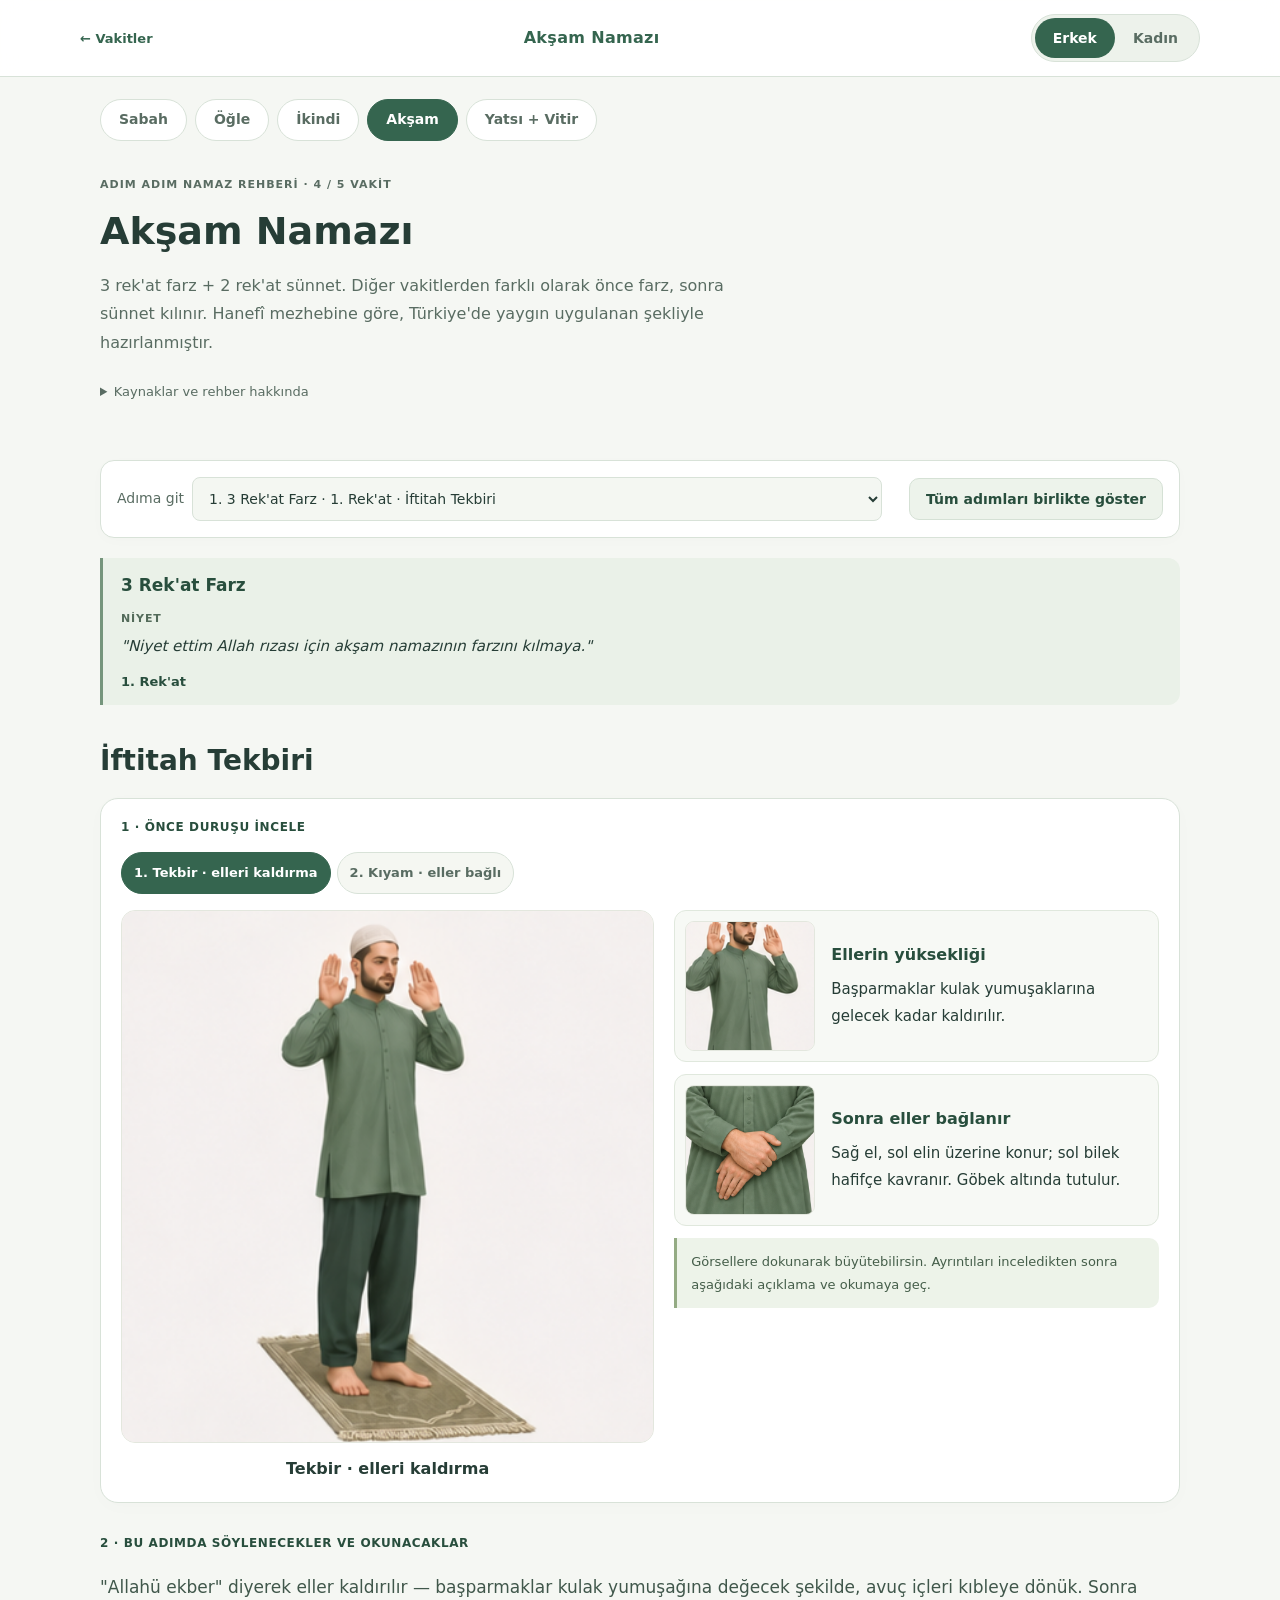
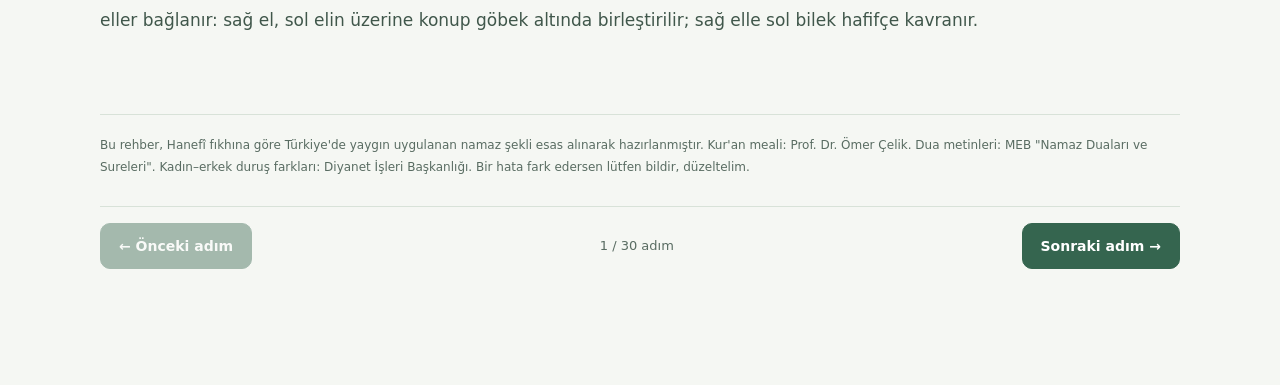
==== commit 51aae20d: "Add files via upload" ====
--- a/aksam-namazi.html
+++ b/aksam-namazi.html
@@ -423,6 +423,7 @@
 }
 </style>
 <link rel="stylesheet" href="assets/gorseller.css">
+<link rel="stylesheet" href="assets/tema.css">
 </head><body>
 
 <div class="topbar">
--- a/assets/tema.css
+++ b/assets/tema.css
@@ -0,0 +1,11 @@
+/* Okuma öncelikli, sade açık tema */
+:root,:root[data-theme="light"],:root[data-theme="dark"]{
+ --ink:#263d36;--page:#f5f7f3;--panel:#eaf0e8;--panel-line:#d8e2d8;
+ --emerald:#35654f;--emerald-deep:#284e3d;--gold:#536b5a;--muted:#596c62;
+ --recite-bg:#ffffff;--recite-line:#d7e3d9;--focus:#35654f;
+ color-scheme:light;
+}
+html{background:var(--page);scroll-padding-top:85px}body{background:var(--page);color:var(--ink);font:16px/1.7 system-ui,-apple-system,'Segoe UI',sans-serif;-webkit-font-smoothing:antialiased}.topbar{background:#ffffffed;border-bottom:1px solid var(--panel-line);backdrop-filter:blur(12px)}.topbar-title{font-size:16px}.gender-toggle{background:#edf2eb;border-color:var(--panel-line)}.gender-toggle button{min-height:40px;padding:7px 18px;font-size:14px}.gender-toggle button[aria-pressed=true]{background:var(--emerald);color:white}.vakit-nav{gap:8px;padding-top:22px}.vakit-nav a{background:#fff;border-color:var(--panel-line);font-size:14px;min-height:42px;display:flex;align-items:center;padding:8px 18px}.vakit-nav a.active{background:var(--emerald);color:white}.hero .eyebrow{color:var(--muted);font-size:11px;letter-spacing:1px}.hero h1{font:650 clamp(28px,4vw,38px)/1.25 system-ui;margin:12px 0}.hero .lede{color:var(--muted);font-size:16px!important;line-height:1.8}.source-details{margin:12px 0;font-size:13px}.source-details summary{padding:7px 0}.source-note{background:#edf2eb;border-color:var(--panel-line);line-height:1.75}.guide-tools{background:#fff;border-color:var(--panel-line);border-radius:14px;padding:16px;box-shadow:0 3px 14px #244c3504}.guide-tools label{color:var(--muted);font-size:14px;flex:1}.guide-tools select{background:#f4f7f2;border-color:var(--panel-line);font-size:14px;padding:12px;max-width:690px;min-width:0;flex:1}.guide-toggle{background:#edf3eb;color:var(--emerald-deep);border-color:#d5e1d5;padding:12px 16px}.guide-context{border-left:3px solid #75957c;background:#eaf1e8;border-radius:0 12px 12px 0;line-height:1.8}.guide-context strong{font-size:17px;color:var(--emerald-deep)}.guide-context .niyet-box{background:transparent;border:0;padding:0;font-size:15px}.guide-context .rekat-caption{color:var(--emerald-deep);font-size:13px;margin-top:10px}.step .step-body h3{font:650 clamp(22px,3vw,28px)/1.4 system-ui;margin:24px 0 16px;color:var(--ink)}.pose-block{border-color:var(--panel-line);background:white;border-radius:18px;box-shadow:0 4px 20px #294b3804}.pose-label,.read-label{font-size:12px;letter-spacing:.6px;font-weight:700;color:var(--emerald-deep)}.pose-label{padding-top:18px}.pose-tabs button{font-size:13px;min-height:42px;background:#f5f7f2;color:var(--muted);border-color:var(--panel-line)}.pose-tabs button[aria-pressed=true]{color:white;background:var(--emerald)}.pose-main figcaption{font-size:16px;color:var(--ink);padding-top:12px}.art-button{border-color:#e3e7de!important}.detail-card{background:#f7f9f5;border-color:#e0e8dd;border-radius:12px;gap:16px}.detail-card h4{font-size:16px;color:var(--emerald-deep);margin-bottom:7px}.detail-card p{font-size:15px;line-height:1.8;color:var(--ink)}.pose-tip{background:#edf3e9;border-color:#94ab84;color:#455e4a;font-size:13px;line-height:1.8}.step-body p.posture{font-size:17px;line-height:1.9;margin:18px 0;color:#40574b}.step-body p.posture.note{color:var(--muted)}.read-label{margin-top:30px;margin-bottom:14px}.recite{display:flex;flex-direction:column;gap:0;padding:24px 28px;border:1px solid var(--recite-line);border-radius:16px;background:#fff;box-shadow:0 3px 16px #254c3404;margin:0 0 20px}.recite .recite-title{order:0;letter-spacing:.5px;font-size:13px;color:var(--emerald-deep);margin:0 0 16px}.recite .okunus{order:1;font:600 23px/1.85 system-ui!important;color:#244c3a;margin:0 0 22px;overflow-wrap:anywhere}.recite .okunus::before{content:'Okunuşu';display:block;color:#617467;font:600 12px/1.5 system-ui;margin-bottom:8px;letter-spacing:.5px}.recite .meal{order:2;font:400 20px/1.85 system-ui!important;color:#41584c;padding:18px 20px;background:#f0f5ed;border-radius:10px;margin:0 0 18px}.recite .meal .meal-label{font-size:12px;font-weight:650;color:#52694f;display:block;margin-bottom:7px;line-height:1.7}.recite .arabic{order:3;font-family:'Amiri','Traditional Arabic',serif;font-size:14px!important;line-height:1.9!important;font-weight:400;color:#667369;margin:0;padding:12px 0 0;border-top:1px solid #e8ece5;text-align:right;overflow-wrap:anywhere}.tesbih-count{background:#dcead7;color:#315438;font-size:13px;font-style:normal;padding:4px 10px;vertical-align:middle;border-radius:6px}.guide-nav{padding:16px 0;background:var(--page);border-top:1px solid var(--panel-line);margin-top:28px}.guide-nav button{background:var(--emerald);color:white;border-color:var(--emerald);min-height:46px}.guide-nav button:disabled{opacity:.42}.guide-counter{color:var(--muted);font-size:13px}.art-dialog{background:#fff;border-color:var(--panel-line);color:var(--ink)}.art-dialog-head button{color:var(--emerald-deep);background:#f0f5ed;border-color:var(--panel-line)}footer{border-color:var(--panel-line);color:var(--muted);font-size:12px;line-height:1.8}.g-erkek,.g-kadin{background:transparent!important;padding:0}.niyet-label{letter-spacing:.5px;color:var(--emerald-deep)}a{color:var(--emerald-deep)}button:focus-visible,select:focus-visible,a:focus-visible{outline:3px solid #739c72;outline-offset:3px}
+/* Aynı sakin görünüm ana sayfada da kullanılır. */
+body.home header{border-color:var(--panel-line);padding-top:24px;padding-bottom:24px}body.home header b{font:650 23px system-ui;color:var(--emerald-deep)}body.home header span{letter-spacing:1px;font-size:11px;color:var(--muted)}body.home .intro{padding:28px 0}body.home .eyebrow{color:var(--emerald);letter-spacing:1px}body.home h1{font:650 clamp(32px,5vw,48px)/1.2 system-ui;letter-spacing:-1px;color:var(--ink);margin:18px 0}body.home p{font-size:17px;line-height:1.8;color:var(--muted)}body.home .cards{gap:14px}body.home .card{background:#fff;color:var(--ink);border-color:var(--panel-line);box-shadow:0 3px 16px #294d3504;border-radius:14px}body.home .card:first-child{background:#35654f;color:white}body.home .card h2{font:650 27px system-ui;margin:12px 0}body.home .card small{font-size:10px;letter-spacing:.5px}body.home .card span{font-size:15px;line-height:1.65}body.home .card strong{font-size:13px}body.home .note{background:#eaf1e8;border-color:#7f9a78;border-radius:0 12px 12px 0;line-height:1.8;color:#405c48}body.home .note b{font-size:16px}
+@media(max-width:720px){.recite{padding:20px 18px;border-radius:13px}.recite .okunus{font-size:21px!important;line-height:1.85!important;margin-bottom:18px}.recite .meal{font-size:18px!important;line-height:1.85!important;padding:15px}.recite .arabic{font-size:13px!important;line-height:1.9!important}.detail-card{grid-template-columns:102px minmax(0,1fr);gap:12px}.detail-card h4{font-size:15px}.detail-card p{font-size:14px}.guide-tools{gap:10px;padding:12px}.guide-tools label{flex-wrap:wrap;width:100%}.guide-tools select{flex-basis:100%;max-width:100%}.guide-toggle{width:100%;font-size:13px}.step .step-body h3{font-size:22px}.guide-nav button{padding:11px 13px;font-size:13px}.guide-counter{font-size:11px}.gender-toggle button{padding:6px 14px}.vakit-nav a{font-size:13px;padding:7px 15px}.step-body p.posture{font-size:16px}body.home .card{padding:20px}body.home .card h2{font-size:25px}}
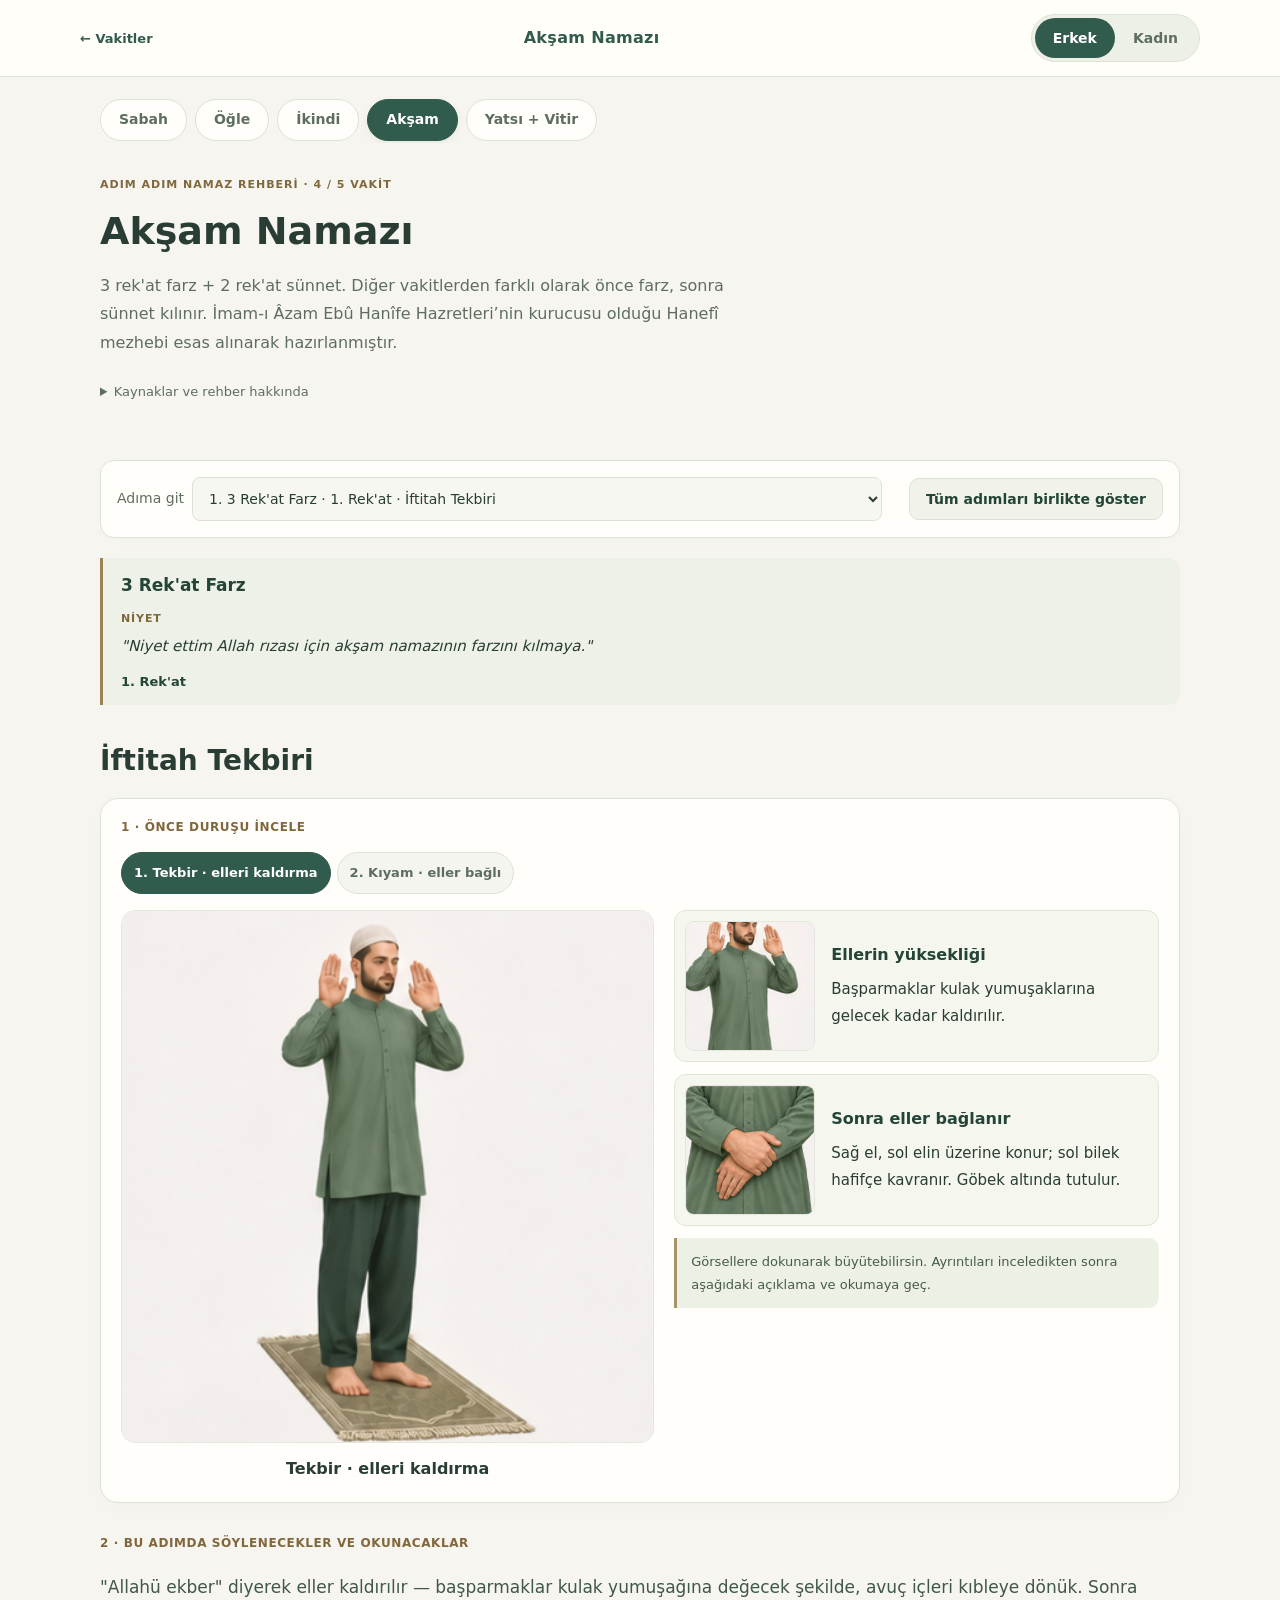
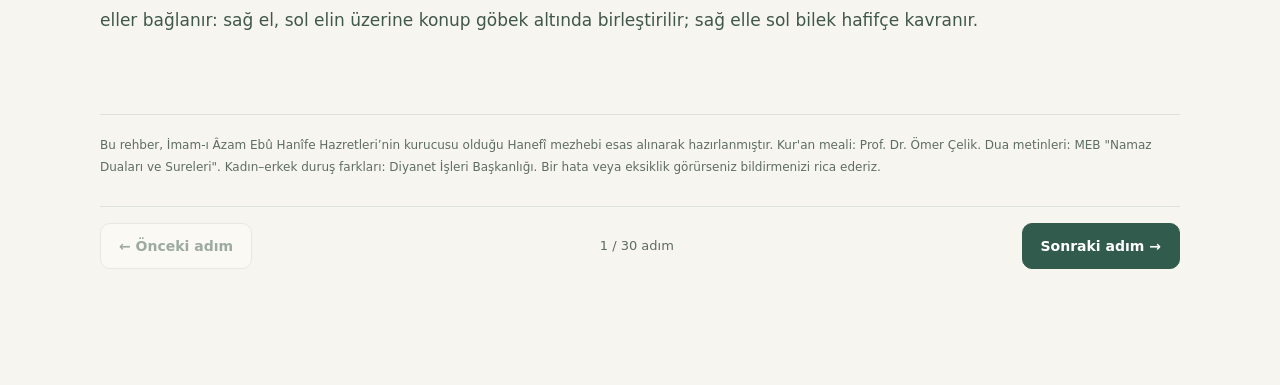
==== commit c586b32b: "Add files via upload" ====
--- a/aksam-namazi.html
+++ b/aksam-namazi.html
@@ -5,7 +5,7 @@
 <meta name="viewport" content="width=device-width, initial-scale=1">
 
 <title>Akşam Namazı — Adım Adım Namaz Rehberi</title>
-<meta name="description" content="Hanefi fıkhına göre, kadın ve erkek için ayrı duruş notlarıyla, adım adım Akşam Namazı rehberi.">
+<meta name="description" content="İmam-ı Âzam Ebû Hanîfe Hazretleri’nin kurucusu olduğu Hanefî mezhebine göre, kadın ve erkek için ayrı duruş notlarıyla, adım adım Akşam Namazı rehberi.">
 <style>
 @font-face {
   font-family: "Amiri";
@@ -449,7 +449,7 @@
   <header class="hero">
     <span class="eyebrow">Adım Adım Namaz Rehberi · 4 / 5 vakit</span>
     <h1>Akşam Namazı</h1>
-    <p class="lede">3 rek'at farz + 2 rek'at sünnet. Diğer vakitlerden farklı olarak önce farz, sonra sünnet kılınır. Hanefî mezhebine göre, Türkiye'de yaygın uygulanan şekliyle hazırlanmıştır.</p>
+    <p class="lede">3 rek'at farz + 2 rek'at sünnet. Diğer vakitlerden farklı olarak önce farz, sonra sünnet kılınır. İmam-ı Âzam Ebû Hanîfe Hazretleri’nin kurucusu olduğu Hanefî mezhebi esas alınarak hazırlanmıştır.</p>
     <div class="source-note">
       <strong>Kaynaklar:</strong> Kur'an-ı Kerim âyetlerinin Türkçe meali <strong>Prof. Dr. Ömer Çelik</strong> mealinden alınmıştır. Sübhâneke, Ettehiyyâtü, Salli–Bârik, Rabbenâ ve Kunût dualarının Arapça metni ve anlamı Millî Eğitim Bakanlığı'nın "Namaz Duaları ve Sureleri" kaynağına dayanmaktadır. Kadın–erkek duruş farkları Diyanet İşleri Başkanlığı'nın resmî açıklamasından alınmıştır.
     </div>
@@ -951,7 +951,7 @@
   </div>
 
   <footer>
-    Bu rehber, Hanefî fıkhına göre Türkiye'de yaygın uygulanan namaz şekli esas alınarak hazırlanmıştır. Kur'an meali: Prof. Dr. Ömer Çelik. Dua metinleri: MEB "Namaz Duaları ve Sureleri". Kadın–erkek duruş farkları: Diyanet İşleri Başkanlığı. Bir hata fark edersen lütfen bildir, düzeltelim.
+    Bu rehber, İmam-ı Âzam Ebû Hanîfe Hazretleri’nin kurucusu olduğu Hanefî mezhebi esas alınarak hazırlanmıştır. Kur'an meali: Prof. Dr. Ömer Çelik. Dua metinleri: MEB "Namaz Duaları ve Sureleri". Kadın–erkek duruş farkları: Diyanet İşleri Başkanlığı. Bir hata veya eksiklik görürseniz bildirmenizi rica ederiz.
   </footer>
 
 </div>
--- a/assets/tema.css
+++ b/assets/tema.css
@@ -9,3 +9,12 @@
 /* Aynı sakin görünüm ana sayfada da kullanılır. */
 body.home header{border-color:var(--panel-line);padding-top:24px;padding-bottom:24px}body.home header b{font:650 23px system-ui;color:var(--emerald-deep)}body.home header span{letter-spacing:1px;font-size:11px;color:var(--muted)}body.home .intro{padding:28px 0}body.home .eyebrow{color:var(--emerald);letter-spacing:1px}body.home h1{font:650 clamp(32px,5vw,48px)/1.2 system-ui;letter-spacing:-1px;color:var(--ink);margin:18px 0}body.home p{font-size:17px;line-height:1.8;color:var(--muted)}body.home .cards{gap:14px}body.home .card{background:#fff;color:var(--ink);border-color:var(--panel-line);box-shadow:0 3px 16px #294d3504;border-radius:14px}body.home .card:first-child{background:#35654f;color:white}body.home .card h2{font:650 27px system-ui;margin:12px 0}body.home .card small{font-size:10px;letter-spacing:.5px}body.home .card span{font-size:15px;line-height:1.65}body.home .card strong{font-size:13px}body.home .note{background:#eaf1e8;border-color:#7f9a78;border-radius:0 12px 12px 0;line-height:1.8;color:#405c48}body.home .note b{font-size:16px}
 @media(max-width:720px){.recite{padding:20px 18px;border-radius:13px}.recite .okunus{font-size:21px!important;line-height:1.85!important;margin-bottom:18px}.recite .meal{font-size:18px!important;line-height:1.85!important;padding:15px}.recite .arabic{font-size:13px!important;line-height:1.9!important}.detail-card{grid-template-columns:102px minmax(0,1fr);gap:12px}.detail-card h4{font-size:15px}.detail-card p{font-size:14px}.guide-tools{gap:10px;padding:12px}.guide-tools label{flex-wrap:wrap;width:100%}.guide-tools select{flex-basis:100%;max-width:100%}.guide-toggle{width:100%;font-size:13px}.step .step-body h3{font-size:22px}.guide-nav button{padding:11px 13px;font-size:13px}.guide-counter{font-size:11px}.gender-toggle button{padding:6px 14px}.vakit-nav a{font-size:13px;padding:7px 15px}.step-body p.posture{font-size:16px}body.home .card{padding:20px}body.home .card h2{font-size:25px}}
+/* V5: görünüm geçişi ve sıcak, sade renk dengesi */
+[hidden]{display:none!important}
+body:not(.guide-mode):not(.home) .guide-nav{display:none}
+:root,:root[data-theme="light"],:root[data-theme="dark"]{
+ --ink:#293d34;--page:#f7f5ef;--panel:#edf0e7;--panel-line:#dde2d6;
+ --emerald:#315b4d;--emerald-deep:#234437;--gold:#80673c;--muted:#5e6d62;
+ --recite-bg:#fffefa;--recite-line:#dce3d6;--focus:#315b4d;
+}
+.topbar{background:#fffefaed}.gender-toggle{background:#edf0e7}.vakit-nav a{background:#fffefa}.vakit-nav a.active{box-shadow:0 3px 9px #315b4d12}.hero .eyebrow{color:#80673c}.source-note{background:#eff1e9}.guide-tools{background:#fffefa;box-shadow:0 3px 16px #304a3404}.guide-tools select{background:#f6f7f1}.guide-toggle{background:#f1f3eb;border-color:#d9e1d2;color:var(--emerald-deep)}.guide-toggle:hover{background:#e7ecdf}.guide-toggle[aria-pressed=true]{background:#e4ecdf;border-color:#b5c6ab}.guide-context{background:#edf1e7;border-left-color:#9a8354}.pose-block{background:#fffefa;border-color:#dde2d6;box-shadow:0 5px 22px #3d4b3305}.pose-label,.read-label{color:#80673c}.pose-tabs button{background:#f4f5ee}.pose-tabs button[aria-pressed=true]{background:var(--emerald);color:white}.detail-card{background:#f5f6ee;border-color:#e0e5d7}.pose-tip{background:#edf1e5;border-left-color:#a79365;color:#465c48}.recite{background:#fffefa;box-shadow:0 4px 20px #3d4b3304}.recite .okunus{color:#294e3d}.recite .meal{background:#edf2e7;color:#415643}.recite .meal .meal-label{color:#526748}.recite .arabic{border-top-color:#e6e9df;color:#687267}.tesbih-count{background:#e1ead6;color:#355134}.guide-nav{background:#f7f5eff5;backdrop-filter:blur(10px)}.guide-nav [data-nav=prev]{background:#fffefa;border-color:#cedac8;color:var(--emerald-deep)}.guide-nav [data-nav=next]{background:var(--emerald);color:#fff}.guide-nav button:hover:not(:disabled){filter:brightness(.96)}.art-dialog{background:#fffefa}.art-dialog-head button{background:#f0f3e8}body.home header{border-bottom-color:#e0e4d8}body.home .eyebrow{color:#80673c}body.home .card{background:#fffefa;border-color:#dde3d5;box-shadow:0 4px 18px #344b3505}body.home .card:first-child{background:#315b4d;color:#fffefa}body.home .card:hover{box-shadow:0 10px 28px #294b3710;border-color:#aabb9e}body.home .note{background:#edf1e5;border-left-color:#9a8354;color:#425b46}.art-frame{background:#faf8f1}
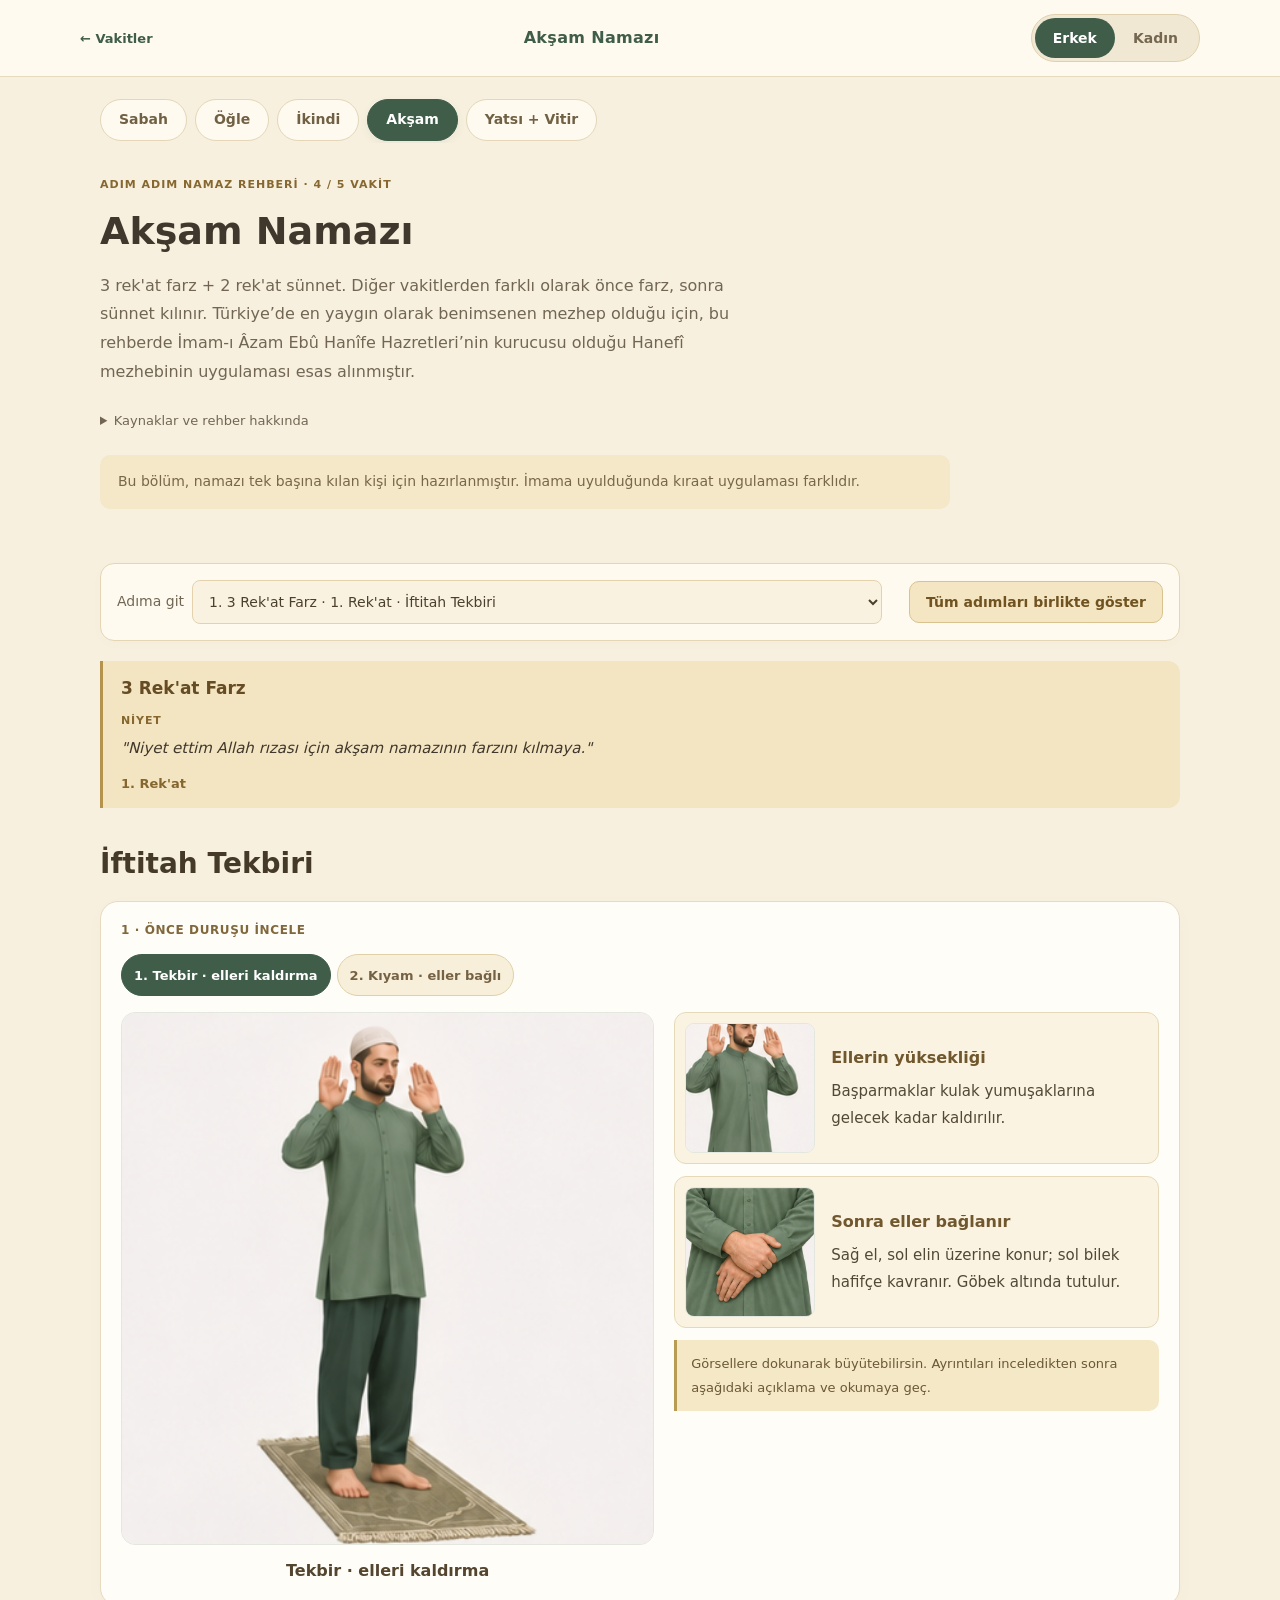
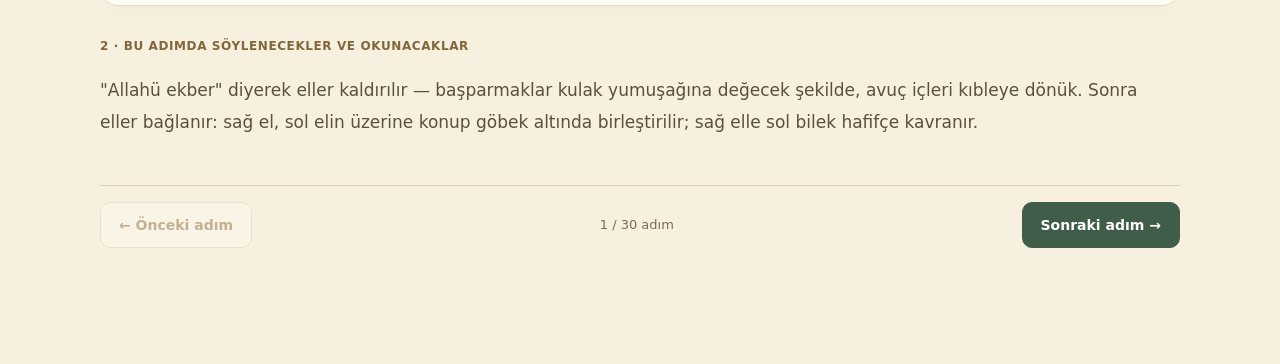
==== commit 05afede6: "Add files via upload" ====
--- a/aksam-namazi.html
+++ b/aksam-namazi.html
@@ -449,10 +449,11 @@
   <header class="hero">
     <span class="eyebrow">Adım Adım Namaz Rehberi · 4 / 5 vakit</span>
     <h1>Akşam Namazı</h1>
-    <p class="lede">3 rek'at farz + 2 rek'at sünnet. Diğer vakitlerden farklı olarak önce farz, sonra sünnet kılınır. İmam-ı Âzam Ebû Hanîfe Hazretleri’nin kurucusu olduğu Hanefî mezhebi esas alınarak hazırlanmıştır.</p>
+    <p class="lede">3 rek'at farz + 2 rek'at sünnet. Diğer vakitlerden farklı olarak önce farz, sonra sünnet kılınır. Türkiye’de en yaygın olarak benimsenen mezhep olduğu için, bu rehberde İmam-ı Âzam Ebû Hanîfe Hazretleri’nin kurucusu olduğu Hanefî mezhebinin uygulaması esas alınmıştır.</p>
     <div class="source-note">
       <strong>Kaynaklar:</strong> Kur'an-ı Kerim âyetlerinin Türkçe meali <strong>Prof. Dr. Ömer Çelik</strong> mealinden alınmıştır. Sübhâneke, Ettehiyyâtü, Salli–Bârik, Rabbenâ ve Kunût dualarının Arapça metni ve anlamı Millî Eğitim Bakanlığı'nın "Namaz Duaları ve Sureleri" kaynağına dayanmaktadır. Kadın–erkek duruş farkları Diyanet İşleri Başkanlığı'nın resmî açıklamasından alınmıştır.
     </div>
+  <p class="scope-note">Bu bölüm, namazı tek başına kılan kişi için hazırlanmıştır. İmama uyulduğunda kıraat uygulaması farklıdır.</p>
   </header>
 
   <section class="unit-divider">
@@ -477,7 +478,7 @@
   <div class="step">
     <span class="step-num">2</span>
     <div class="step-body">
-      <h3>Sübhâneke, Fâtiha ve Zamm-ı Sûre</h3><div class="pose-icon icon-kiyam" hidden></div>
+      <h3>Sübhâneke, Fâtiha ve Zamm-ı Sûre</h3><p class="posture note audit-note">Burada İhlâs sûresi örnek olarak gösterilmiştir. Farz namazda başka bir sûre bilen kişinin, ilk rekâtta okuduğu sûreyi ikinci rekâtta bilerek tekrarlaması mekruh kabul edilir. Başka sûre bilmeyen kişi bildiği sûreyi tekrar edebilir. Bu durum namazın geçersiz olduğu anlamına gelmez.</p><div class="pose-icon icon-kiyam" hidden></div>
       <div class="recite">
         <p class="arabic">سُبْحَانَكَ اللَّهُمَّ وَبِحَمْدِكَ وَتَبَارَكَ اسْمُكَ وَتَعَالَى جَدُّكَ وَلَا إِلَٰهَ غَيْرُكَ</p>
         <p class="okunus">Sübhânekellâhümme ve bi hamdik ve tebârakesmük ve teâlâ ceddük ve lâ ilâhe ğayruk.</p>
@@ -555,7 +556,7 @@
   <div class="step">
     <span class="step-num">7</span>
     <div class="step-body">
-      <h3>Besmele, Fâtiha ve Zamm-ı Sûre</h3><div class="pose-icon icon-kiyam" hidden></div>
+      <h3>Besmele, Fâtiha ve Zamm-ı Sûre</h3><p class="posture note audit-note">Burada İhlâs sûresi örnek olarak gösterilmiştir. Farz namazda başka bir sûre bilen kişinin, ilk rekâtta okuduğu sûreyi ikinci rekâtta bilerek tekrarlaması mekruh kabul edilir. Başka sûre bilmeyen kişi bildiği sûreyi tekrar edebilir. Bu durum namazın geçersiz olduğu anlamına gelmez.</p><div class="pose-icon icon-kiyam" hidden></div>
       <div class="recite">
         <p class="arabic">بِسْمِ اللَّهِ الرَّحْمَٰنِ الرَّحِيمِ</p>
         <p class="okunus">Bismillâhir-rahmânir-rahîm.</p>
@@ -707,7 +708,7 @@
         <p class="okunus">Ettehiyyâtü lillâhi vessalevâtü vettayyibât. Esselâmü aleyke eyyühen-Nebiyyü ve rahmetullâhi ve berakâtüh. Esselâmü aleynâ ve alâ ibâdillâhis-sâlihîn. Eşhedü en lâ ilâhe illallâh ve eşhedü enne Muhammeden abdühû ve rasûlüh.</p>
         <p class="meal"><span class="meal-label">Anlamı:</span> Dil ile, beden ve mal ile yapılan bütün ibadetler Allah'adır. Ey Peygamber! Allah'ın selâmı, rahmeti ve bereketleri senin üzerine olsun. Selâm bizim üzerimize ve Allah'ın bütün iyi kulları üzerine olsun. Şahitlik ederim ki Allah'tan başka ilah yoktur; yine şahitlik ederim ki Muhammed, O'nun kulu ve Peygamberidir.</p>
       </div>
-      <p class="posture">"Eşhedü en lâ ilâhe illallâh" derken şehadet parmağı (sağ elin işaret parmağı) kaldırılıp indirilir.</p>
+      <p class="posture">Ettehiyyâtü okunurken sağ elin işaret parmağı, “Lâ ilâhe” denildiğinde kaldırılır; “illallâh” denildiğinde indirilir.</p>
       <div class="recite">
         <p class="recite-title">Allahümme Salli</p>
         <p class="arabic">اللَّهُمَّ صَلِّ عَلَى مُحَمَّدٍ وَعَلَى آلِ مُحَمَّدٍ كَمَا صَلَّيْتَ عَلَى إِبْرَاهِيمَ وَعَلَى آلِ إِبْرَاهِيمَ إِنَّكَ حَمِيدٌ مَجِيدٌ</p>
@@ -914,7 +915,7 @@
         <p class="okunus">Ettehiyyâtü lillâhi vessalevâtü vettayyibât. Esselâmü aleyke eyyühen-Nebiyyü ve rahmetullâhi ve berakâtüh. Esselâmü aleynâ ve alâ ibâdillâhis-sâlihîn. Eşhedü en lâ ilâhe illallâh ve eşhedü enne Muhammeden abdühû ve rasûlüh.</p>
         <p class="meal"><span class="meal-label">Anlamı:</span> Dil ile, beden ve mal ile yapılan bütün ibadetler Allah'adır. Ey Peygamber! Allah'ın selâmı, rahmeti ve bereketleri senin üzerine olsun. Selâm bizim üzerimize ve Allah'ın bütün iyi kulları üzerine olsun. Şahitlik ederim ki Allah'tan başka ilah yoktur; yine şahitlik ederim ki Muhammed, O'nun kulu ve Peygamberidir.</p>
       </div>
-      <p class="posture">"Eşhedü en lâ ilâhe illallâh" derken şehadet parmağı (sağ elin işaret parmağı) kaldırılıp indirilir.</p>
+      <p class="posture">Ettehiyyâtü okunurken sağ elin işaret parmağı, “Lâ ilâhe” denildiğinde kaldırılır; “illallâh” denildiğinde indirilir.</p>
       <div class="recite">
         <p class="recite-title">Allahümme Salli</p>
         <p class="arabic">اللَّهُمَّ صَلِّ عَلَى مُحَمَّدٍ وَعَلَى آلِ مُحَمَّدٍ كَمَا صَلَّيْتَ عَلَى إِبْرَاهِيمَ وَعَلَى آلِ إِبْرَاهِيمَ إِنَّكَ حَمِيدٌ مَجِيدٌ</p>
@@ -949,10 +950,6 @@
       <p class="posture">Önce başı sağa çevirerek "Esselâmü aleyküm ve rahmetullah" denir; sonra başı sola çevirerek aynı cümle tekrar edilir.</p>
     </div>
   </div>
-
-  <footer>
-    Bu rehber, İmam-ı Âzam Ebû Hanîfe Hazretleri’nin kurucusu olduğu Hanefî mezhebi esas alınarak hazırlanmıştır. Kur'an meali: Prof. Dr. Ömer Çelik. Dua metinleri: MEB "Namaz Duaları ve Sureleri". Kadın–erkek duruş farkları: Diyanet İşleri Başkanlığı. Bir hata veya eksiklik görürseniz bildirmenizi rica ederiz.
-  </footer>
 
 </div>
 
--- a/assets/tema.css
+++ b/assets/tema.css
@@ -18,3 +18,10 @@
  --recite-bg:#fffefa;--recite-line:#dce3d6;--focus:#315b4d;
 }
 .topbar{background:#fffefaed}.gender-toggle{background:#edf0e7}.vakit-nav a{background:#fffefa}.vakit-nav a.active{box-shadow:0 3px 9px #315b4d12}.hero .eyebrow{color:#80673c}.source-note{background:#eff1e9}.guide-tools{background:#fffefa;box-shadow:0 3px 16px #304a3404}.guide-tools select{background:#f6f7f1}.guide-toggle{background:#f1f3eb;border-color:#d9e1d2;color:var(--emerald-deep)}.guide-toggle:hover{background:#e7ecdf}.guide-toggle[aria-pressed=true]{background:#e4ecdf;border-color:#b5c6ab}.guide-context{background:#edf1e7;border-left-color:#9a8354}.pose-block{background:#fffefa;border-color:#dde2d6;box-shadow:0 5px 22px #3d4b3305}.pose-label,.read-label{color:#80673c}.pose-tabs button{background:#f4f5ee}.pose-tabs button[aria-pressed=true]{background:var(--emerald);color:white}.detail-card{background:#f5f6ee;border-color:#e0e5d7}.pose-tip{background:#edf1e5;border-left-color:#a79365;color:#465c48}.recite{background:#fffefa;box-shadow:0 4px 20px #3d4b3304}.recite .okunus{color:#294e3d}.recite .meal{background:#edf2e7;color:#415643}.recite .meal .meal-label{color:#526748}.recite .arabic{border-top-color:#e6e9df;color:#687267}.tesbih-count{background:#e1ead6;color:#355134}.guide-nav{background:#f7f5eff5;backdrop-filter:blur(10px)}.guide-nav [data-nav=prev]{background:#fffefa;border-color:#cedac8;color:var(--emerald-deep)}.guide-nav [data-nav=next]{background:var(--emerald);color:#fff}.guide-nav button:hover:not(:disabled){filter:brightness(.96)}.art-dialog{background:#fffefa}.art-dialog-head button{background:#f0f3e8}body.home header{border-bottom-color:#e0e4d8}body.home .eyebrow{color:#80673c}body.home .card{background:#fffefa;border-color:#dde3d5;box-shadow:0 4px 18px #344b3505}body.home .card:first-child{background:#315b4d;color:#fffefa}body.home .card:hover{box-shadow:0 10px 28px #294b3710;border-color:#aabb9e}body.home .note{background:#edf1e5;border-left-color:#9a8354;color:#425b46}.art-frame{background:#faf8f1}
+/* V7: açık altın ve şampanya zeminler; yeşil yalnızca işlev vurgularında. */
+:root,:root[data-theme="light"],:root[data-theme="dark"]{
+ --ink:#40382c;--page:#f7f0df;--panel:#f3e7c9;--panel-line:#e6d8b6;
+ --emerald:#3f5d49;--emerald-deep:#304a39;--gold:#866730;--muted:#726653;
+ --recite-bg:#fffdf7;--recite-line:#e8ddc3;
+}
+html,body{background:#f7f0df}.topbar{background:#fffaf0f2;border-color:#e6dbbf}.gender-toggle{background:#f1e8d3;border-color:#e0d1ae}.gender-toggle button{color:#74664f}.gender-toggle button[aria-pressed=true]{color:#fff}.vakit-nav a{background:#fffaf0;border-color:#e4d6b7;color:#716144}.vakit-nav a.active{background:var(--emerald);color:white}.hero .lede{color:#726653}.hero .eyebrow{color:#866730}.source-note{background:#f6edda;border-color:#e5d6b5}.guide-tools{background:#fffaf0;border-color:#e5d5b3}.guide-tools label{color:#726653}.guide-tools select{background:#faf2e1;border-color:#e3d2ad;color:#4c402d}.guide-toggle{background:#f4e6c3;border-color:#d9c28e;color:#705321}.guide-toggle:hover,.guide-toggle[aria-pressed=true]{background:#eddbad;border-color:#c8ac6c;color:#62491e}.guide-context{background:#f3e5c2;border-left-color:#b4944d}.guide-context strong{color:#654c24}.guide-context .rekat-caption,.niyet-label{color:#85662e}.pose-block{background:#fffdf7;border-color:#e6dac0}.pose-tabs button{background:#f7efd9;border-color:#e0d0aa;color:#756244}.pose-tabs button[aria-pressed=true]{background:var(--emerald);border-color:var(--emerald);color:#fff}.detail-card{background:#fbf3e1;border-color:#e6d9b9}.detail-card h4{color:#70572d}.detail-card p{color:#514936}.pose-tip{background:#f5e8c7;border-left-color:#ba9b53;color:#6b5834}.pose-main figcaption{color:#54452f}.step .step-body h3{color:#453a28}.step-body p.posture{color:#5b503d}.step-body p.posture.note{color:#7a684b}.recite{background:#fffdf7;border-color:#e8dcc2}.recite .okunus{color:#3a4f3e}.recite .okunus::before{color:#7c6a4d}.recite .meal{background:#f7edda;color:#574b37}.recite .meal .meal-label{color:#806639}.recite .arabic{border-color:#ede3ce;color:#81755e}.tesbih-count{background:#eee0b8;color:#765b28}.guide-nav{background:#f7f0dff5;border-color:#e0d0a8}.guide-nav [data-nav=prev]{background:#fffaf0;border-color:#ddc99b;color:#775a26}.guide-nav [data-nav=next]{background:var(--emerald);border-color:var(--emerald);color:white}.guide-counter{color:#7c6c50}.art-dialog{background:#fffdf7;border-color:#e6d7b6}.art-dialog-head button{background:#f5eacb;border-color:#dcc595;color:#705526}.art-help{color:#786a53}.scope-note,.method-note{font:400 14px/1.85 system-ui;color:#786749;background:#f4e8c9;border-radius:10px;padding:14px 18px;margin:16px 0}.hero .scope-note{max-width:850px}.audit-note{padding:12px 16px;border-left:3px solid #b39756;background:#faf0d8;border-radius:0 8px 8px 0}body.home .intro p{color:#73654f}body.home .intro p.method-note{font-size:14px;max-width:850px}body.home header{border-color:#e4d6b7}body.home header span{color:#827255}body.home .card{background:#fffaf0;border-color:#e3d3af;box-shadow:0 4px 18px #876f3806}body.home .card:first-child{background:#f0dfb1;color:#5d481f;border-color:#d8bd7d}body.home .card:hover{border-color:#c1a15c;box-shadow:0 8px 22px #866b3610}body.home .card h2{color:inherit}body.home .card small{color:#90733e;opacity:1}body.home .note{background:#f1e3bd;border-color:#b3944d;color:#695632}body.home h1{color:#514128}body.home header b{color:#5f4a26}button:focus-visible,select:focus-visible,a:focus-visible{outline-color:#b3944d}
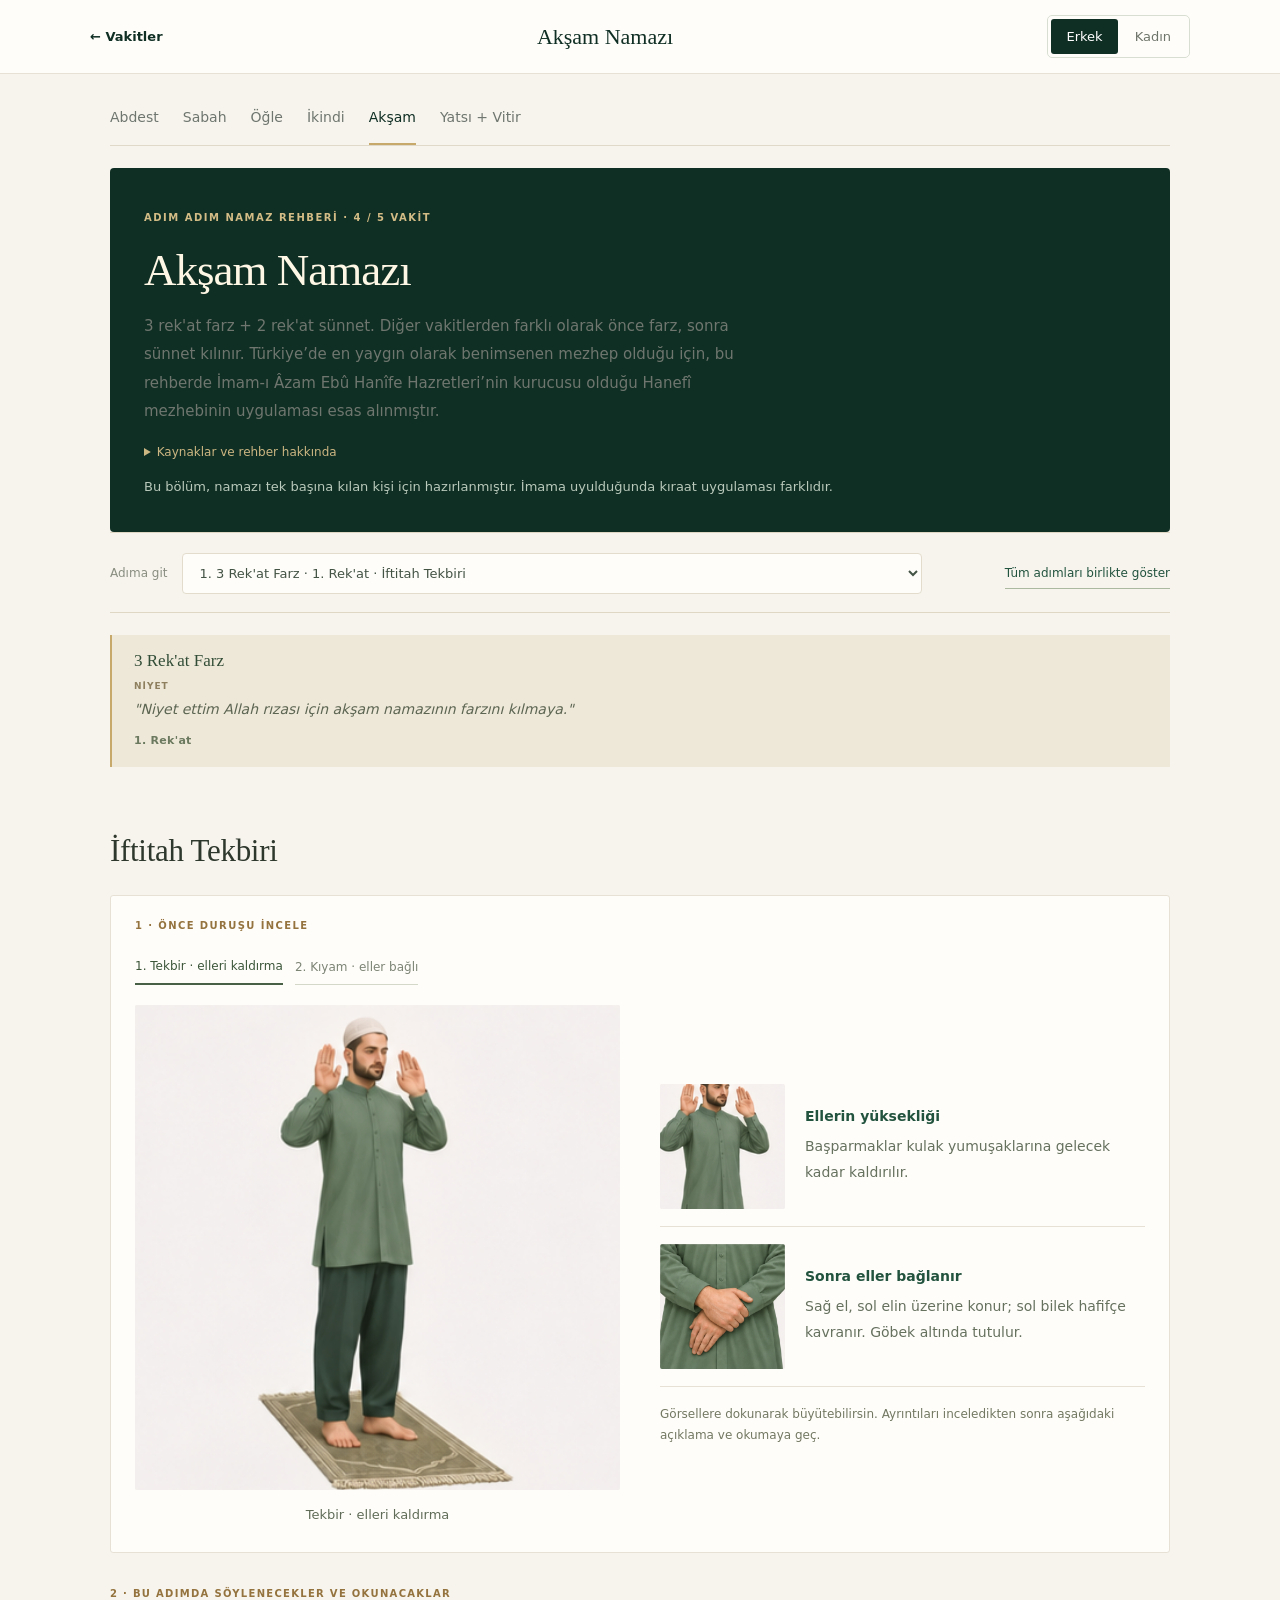
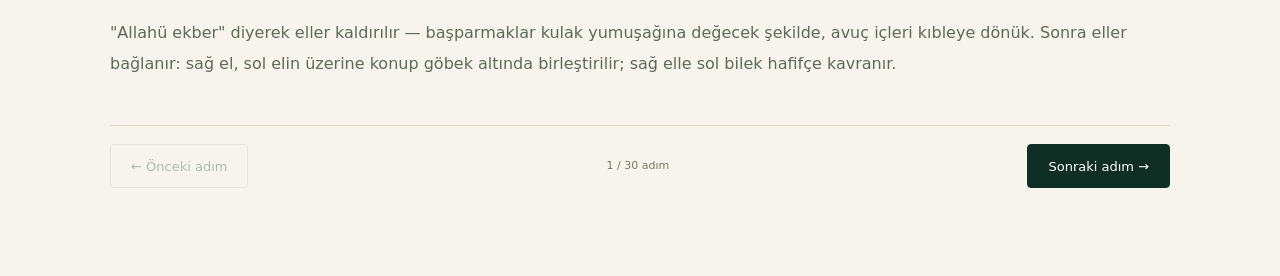
==== commit e7f89e68: "Add files via upload" ====
--- a/aksam-namazi.html
+++ b/aksam-namazi.html
@@ -438,7 +438,7 @@
 
 <div class="wrap">
 
-  <nav class="vakit-nav">
+  <nav class="vakit-nav"><a href="abdest.html">Abdest</a>
     <a href="sabah-namazi.html">Sabah</a>
     <a href="ogle-namazi.html">Öğle</a>
     <a href="ikindi-namazi.html">İkindi</a>
--- a/assets/tema.css
+++ b/assets/tema.css
@@ -1,27 +1,21 @@
-/* Okuma öncelikli, sade açık tema */
+/* V8 — sade, yayın odaklı görünüm */
 :root,:root[data-theme="light"],:root[data-theme="dark"]{
- --ink:#263d36;--page:#f5f7f3;--panel:#eaf0e8;--panel-line:#d8e2d8;
- --emerald:#35654f;--emerald-deep:#284e3d;--gold:#536b5a;--muted:#596c62;
- --recite-bg:#ffffff;--recite-line:#d7e3d9;--focus:#35654f;
- color-scheme:light;
+ --ink:#292e2a;--page:#f8f7f3;--panel:#f0f0e9;--panel-line:#dedfd7;
+ --emerald:#394f40;--emerald-deep:#2c4032;--gold:#8b7650;--muted:#747a70;
+ --recite-bg:#fffefa;--recite-line:#e1e2da;--focus:#5a6c54;color-scheme:light;
 }
-html{background:var(--page);scroll-padding-top:85px}body{background:var(--page);color:var(--ink);font:16px/1.7 system-ui,-apple-system,'Segoe UI',sans-serif;-webkit-font-smoothing:antialiased}.topbar{background:#ffffffed;border-bottom:1px solid var(--panel-line);backdrop-filter:blur(12px)}.topbar-title{font-size:16px}.gender-toggle{background:#edf2eb;border-color:var(--panel-line)}.gender-toggle button{min-height:40px;padding:7px 18px;font-size:14px}.gender-toggle button[aria-pressed=true]{background:var(--emerald);color:white}.vakit-nav{gap:8px;padding-top:22px}.vakit-nav a{background:#fff;border-color:var(--panel-line);font-size:14px;min-height:42px;display:flex;align-items:center;padding:8px 18px}.vakit-nav a.active{background:var(--emerald);color:white}.hero .eyebrow{color:var(--muted);font-size:11px;letter-spacing:1px}.hero h1{font:650 clamp(28px,4vw,38px)/1.25 system-ui;margin:12px 0}.hero .lede{color:var(--muted);font-size:16px!important;line-height:1.8}.source-details{margin:12px 0;font-size:13px}.source-details summary{padding:7px 0}.source-note{background:#edf2eb;border-color:var(--panel-line);line-height:1.75}.guide-tools{background:#fff;border-color:var(--panel-line);border-radius:14px;padding:16px;box-shadow:0 3px 14px #244c3504}.guide-tools label{color:var(--muted);font-size:14px;flex:1}.guide-tools select{background:#f4f7f2;border-color:var(--panel-line);font-size:14px;padding:12px;max-width:690px;min-width:0;flex:1}.guide-toggle{background:#edf3eb;color:var(--emerald-deep);border-color:#d5e1d5;padding:12px 16px}.guide-context{border-left:3px solid #75957c;background:#eaf1e8;border-radius:0 12px 12px 0;line-height:1.8}.guide-context strong{font-size:17px;color:var(--emerald-deep)}.guide-context .niyet-box{background:transparent;border:0;padding:0;font-size:15px}.guide-context .rekat-caption{color:var(--emerald-deep);font-size:13px;margin-top:10px}.step .step-body h3{font:650 clamp(22px,3vw,28px)/1.4 system-ui;margin:24px 0 16px;color:var(--ink)}.pose-block{border-color:var(--panel-line);background:white;border-radius:18px;box-shadow:0 4px 20px #294b3804}.pose-label,.read-label{font-size:12px;letter-spacing:.6px;font-weight:700;color:var(--emerald-deep)}.pose-label{padding-top:18px}.pose-tabs button{font-size:13px;min-height:42px;background:#f5f7f2;color:var(--muted);border-color:var(--panel-line)}.pose-tabs button[aria-pressed=true]{color:white;background:var(--emerald)}.pose-main figcaption{font-size:16px;color:var(--ink);padding-top:12px}.art-button{border-color:#e3e7de!important}.detail-card{background:#f7f9f5;border-color:#e0e8dd;border-radius:12px;gap:16px}.detail-card h4{font-size:16px;color:var(--emerald-deep);margin-bottom:7px}.detail-card p{font-size:15px;line-height:1.8;color:var(--ink)}.pose-tip{background:#edf3e9;border-color:#94ab84;color:#455e4a;font-size:13px;line-height:1.8}.step-body p.posture{font-size:17px;line-height:1.9;margin:18px 0;color:#40574b}.step-body p.posture.note{color:var(--muted)}.read-label{margin-top:30px;margin-bottom:14px}.recite{display:flex;flex-direction:column;gap:0;padding:24px 28px;border:1px solid var(--recite-line);border-radius:16px;background:#fff;box-shadow:0 3px 16px #254c3404;margin:0 0 20px}.recite .recite-title{order:0;letter-spacing:.5px;font-size:13px;color:var(--emerald-deep);margin:0 0 16px}.recite .okunus{order:1;font:600 23px/1.85 system-ui!important;color:#244c3a;margin:0 0 22px;overflow-wrap:anywhere}.recite .okunus::before{content:'Okunuşu';display:block;color:#617467;font:600 12px/1.5 system-ui;margin-bottom:8px;letter-spacing:.5px}.recite .meal{order:2;font:400 20px/1.85 system-ui!important;color:#41584c;padding:18px 20px;background:#f0f5ed;border-radius:10px;margin:0 0 18px}.recite .meal .meal-label{font-size:12px;font-weight:650;color:#52694f;display:block;margin-bottom:7px;line-height:1.7}.recite .arabic{order:3;font-family:'Amiri','Traditional Arabic',serif;font-size:14px!important;line-height:1.9!important;font-weight:400;color:#667369;margin:0;padding:12px 0 0;border-top:1px solid #e8ece5;text-align:right;overflow-wrap:anywhere}.tesbih-count{background:#dcead7;color:#315438;font-size:13px;font-style:normal;padding:4px 10px;vertical-align:middle;border-radius:6px}.guide-nav{padding:16px 0;background:var(--page);border-top:1px solid var(--panel-line);margin-top:28px}.guide-nav button{background:var(--emerald);color:white;border-color:var(--emerald);min-height:46px}.guide-nav button:disabled{opacity:.42}.guide-counter{color:var(--muted);font-size:13px}.art-dialog{background:#fff;border-color:var(--panel-line);color:var(--ink)}.art-dialog-head button{color:var(--emerald-deep);background:#f0f5ed;border-color:var(--panel-line)}footer{border-color:var(--panel-line);color:var(--muted);font-size:12px;line-height:1.8}.g-erkek,.g-kadin{background:transparent!important;padding:0}.niyet-label{letter-spacing:.5px;color:var(--emerald-deep)}a{color:var(--emerald-deep)}button:focus-visible,select:focus-visible,a:focus-visible{outline:3px solid #739c72;outline-offset:3px}
-/* Aynı sakin görünüm ana sayfada da kullanılır. */
-body.home header{border-color:var(--panel-line);padding-top:24px;padding-bottom:24px}body.home header b{font:650 23px system-ui;color:var(--emerald-deep)}body.home header span{letter-spacing:1px;font-size:11px;color:var(--muted)}body.home .intro{padding:28px 0}body.home .eyebrow{color:var(--emerald);letter-spacing:1px}body.home h1{font:650 clamp(32px,5vw,48px)/1.2 system-ui;letter-spacing:-1px;color:var(--ink);margin:18px 0}body.home p{font-size:17px;line-height:1.8;color:var(--muted)}body.home .cards{gap:14px}body.home .card{background:#fff;color:var(--ink);border-color:var(--panel-line);box-shadow:0 3px 16px #294d3504;border-radius:14px}body.home .card:first-child{background:#35654f;color:white}body.home .card h2{font:650 27px system-ui;margin:12px 0}body.home .card small{font-size:10px;letter-spacing:.5px}body.home .card span{font-size:15px;line-height:1.65}body.home .card strong{font-size:13px}body.home .note{background:#eaf1e8;border-color:#7f9a78;border-radius:0 12px 12px 0;line-height:1.8;color:#405c48}body.home .note b{font-size:16px}
-@media(max-width:720px){.recite{padding:20px 18px;border-radius:13px}.recite .okunus{font-size:21px!important;line-height:1.85!important;margin-bottom:18px}.recite .meal{font-size:18px!important;line-height:1.85!important;padding:15px}.recite .arabic{font-size:13px!important;line-height:1.9!important}.detail-card{grid-template-columns:102px minmax(0,1fr);gap:12px}.detail-card h4{font-size:15px}.detail-card p{font-size:14px}.guide-tools{gap:10px;padding:12px}.guide-tools label{flex-wrap:wrap;width:100%}.guide-tools select{flex-basis:100%;max-width:100%}.guide-toggle{width:100%;font-size:13px}.step .step-body h3{font-size:22px}.guide-nav button{padding:11px 13px;font-size:13px}.guide-counter{font-size:11px}.gender-toggle button{padding:6px 14px}.vakit-nav a{font-size:13px;padding:7px 15px}.step-body p.posture{font-size:16px}body.home .card{padding:20px}body.home .card h2{font-size:25px}}
-/* V5: görünüm geçişi ve sıcak, sade renk dengesi */
-[hidden]{display:none!important}
-body:not(.guide-mode):not(.home) .guide-nav{display:none}
-:root,:root[data-theme="light"],:root[data-theme="dark"]{
- --ink:#293d34;--page:#f7f5ef;--panel:#edf0e7;--panel-line:#dde2d6;
- --emerald:#315b4d;--emerald-deep:#234437;--gold:#80673c;--muted:#5e6d62;
- --recite-bg:#fffefa;--recite-line:#dce3d6;--focus:#315b4d;
-}
-.topbar{background:#fffefaed}.gender-toggle{background:#edf0e7}.vakit-nav a{background:#fffefa}.vakit-nav a.active{box-shadow:0 3px 9px #315b4d12}.hero .eyebrow{color:#80673c}.source-note{background:#eff1e9}.guide-tools{background:#fffefa;box-shadow:0 3px 16px #304a3404}.guide-tools select{background:#f6f7f1}.guide-toggle{background:#f1f3eb;border-color:#d9e1d2;color:var(--emerald-deep)}.guide-toggle:hover{background:#e7ecdf}.guide-toggle[aria-pressed=true]{background:#e4ecdf;border-color:#b5c6ab}.guide-context{background:#edf1e7;border-left-color:#9a8354}.pose-block{background:#fffefa;border-color:#dde2d6;box-shadow:0 5px 22px #3d4b3305}.pose-label,.read-label{color:#80673c}.pose-tabs button{background:#f4f5ee}.pose-tabs button[aria-pressed=true]{background:var(--emerald);color:white}.detail-card{background:#f5f6ee;border-color:#e0e5d7}.pose-tip{background:#edf1e5;border-left-color:#a79365;color:#465c48}.recite{background:#fffefa;box-shadow:0 4px 20px #3d4b3304}.recite .okunus{color:#294e3d}.recite .meal{background:#edf2e7;color:#415643}.recite .meal .meal-label{color:#526748}.recite .arabic{border-top-color:#e6e9df;color:#687267}.tesbih-count{background:#e1ead6;color:#355134}.guide-nav{background:#f7f5eff5;backdrop-filter:blur(10px)}.guide-nav [data-nav=prev]{background:#fffefa;border-color:#cedac8;color:var(--emerald-deep)}.guide-nav [data-nav=next]{background:var(--emerald);color:#fff}.guide-nav button:hover:not(:disabled){filter:brightness(.96)}.art-dialog{background:#fffefa}.art-dialog-head button{background:#f0f3e8}body.home header{border-bottom-color:#e0e4d8}body.home .eyebrow{color:#80673c}body.home .card{background:#fffefa;border-color:#dde3d5;box-shadow:0 4px 18px #344b3505}body.home .card:first-child{background:#315b4d;color:#fffefa}body.home .card:hover{box-shadow:0 10px 28px #294b3710;border-color:#aabb9e}body.home .note{background:#edf1e5;border-left-color:#9a8354;color:#425b46}.art-frame{background:#faf8f1}
-/* V7: açık altın ve şampanya zeminler; yeşil yalnızca işlev vurgularında. */
-:root,:root[data-theme="light"],:root[data-theme="dark"]{
- --ink:#40382c;--page:#f7f0df;--panel:#f3e7c9;--panel-line:#e6d8b6;
- --emerald:#3f5d49;--emerald-deep:#304a39;--gold:#866730;--muted:#726653;
- --recite-bg:#fffdf7;--recite-line:#e8ddc3;
-}
-html,body{background:#f7f0df}.topbar{background:#fffaf0f2;border-color:#e6dbbf}.gender-toggle{background:#f1e8d3;border-color:#e0d1ae}.gender-toggle button{color:#74664f}.gender-toggle button[aria-pressed=true]{color:#fff}.vakit-nav a{background:#fffaf0;border-color:#e4d6b7;color:#716144}.vakit-nav a.active{background:var(--emerald);color:white}.hero .lede{color:#726653}.hero .eyebrow{color:#866730}.source-note{background:#f6edda;border-color:#e5d6b5}.guide-tools{background:#fffaf0;border-color:#e5d5b3}.guide-tools label{color:#726653}.guide-tools select{background:#faf2e1;border-color:#e3d2ad;color:#4c402d}.guide-toggle{background:#f4e6c3;border-color:#d9c28e;color:#705321}.guide-toggle:hover,.guide-toggle[aria-pressed=true]{background:#eddbad;border-color:#c8ac6c;color:#62491e}.guide-context{background:#f3e5c2;border-left-color:#b4944d}.guide-context strong{color:#654c24}.guide-context .rekat-caption,.niyet-label{color:#85662e}.pose-block{background:#fffdf7;border-color:#e6dac0}.pose-tabs button{background:#f7efd9;border-color:#e0d0aa;color:#756244}.pose-tabs button[aria-pressed=true]{background:var(--emerald);border-color:var(--emerald);color:#fff}.detail-card{background:#fbf3e1;border-color:#e6d9b9}.detail-card h4{color:#70572d}.detail-card p{color:#514936}.pose-tip{background:#f5e8c7;border-left-color:#ba9b53;color:#6b5834}.pose-main figcaption{color:#54452f}.step .step-body h3{color:#453a28}.step-body p.posture{color:#5b503d}.step-body p.posture.note{color:#7a684b}.recite{background:#fffdf7;border-color:#e8dcc2}.recite .okunus{color:#3a4f3e}.recite .okunus::before{color:#7c6a4d}.recite .meal{background:#f7edda;color:#574b37}.recite .meal .meal-label{color:#806639}.recite .arabic{border-color:#ede3ce;color:#81755e}.tesbih-count{background:#eee0b8;color:#765b28}.guide-nav{background:#f7f0dff5;border-color:#e0d0a8}.guide-nav [data-nav=prev]{background:#fffaf0;border-color:#ddc99b;color:#775a26}.guide-nav [data-nav=next]{background:var(--emerald);border-color:var(--emerald);color:white}.guide-counter{color:#7c6c50}.art-dialog{background:#fffdf7;border-color:#e6d7b6}.art-dialog-head button{background:#f5eacb;border-color:#dcc595;color:#705526}.art-help{color:#786a53}.scope-note,.method-note{font:400 14px/1.85 system-ui;color:#786749;background:#f4e8c9;border-radius:10px;padding:14px 18px;margin:16px 0}.hero .scope-note{max-width:850px}.audit-note{padding:12px 16px;border-left:3px solid #b39756;background:#faf0d8;border-radius:0 8px 8px 0}body.home .intro p{color:#73654f}body.home .intro p.method-note{font-size:14px;max-width:850px}body.home header{border-color:#e4d6b7}body.home header span{color:#827255}body.home .card{background:#fffaf0;border-color:#e3d3af;box-shadow:0 4px 18px #876f3806}body.home .card:first-child{background:#f0dfb1;color:#5d481f;border-color:#d8bd7d}body.home .card:hover{border-color:#c1a15c;box-shadow:0 8px 22px #866b3610}body.home .card h2{color:inherit}body.home .card small{color:#90733e;opacity:1}body.home .note{background:#f1e3bd;border-color:#b3944d;color:#695632}body.home h1{color:#514128}body.home header b{color:#5f4a26}button:focus-visible,select:focus-visible,a:focus-visible{outline-color:#b3944d}
+[hidden]{display:none!important}body:not(.guide-mode):not(.home) .guide-nav{display:none}
+html{background:var(--page);scroll-padding-top:90px}body{margin:0;background:var(--page);color:var(--ink);font:16px/1.75 system-ui,-apple-system,'Segoe UI',sans-serif;-webkit-font-smoothing:antialiased}a{color:var(--emerald-deep)}button,select{-webkit-tap-highlight-color:transparent}button:focus-visible,select:focus-visible,a:focus-visible{outline:2px solid #8b957b;outline-offset:5px}.wrap,.topbar-inner{max-width:1100px}.wrap{padding-bottom:70px}.topbar{background:#f8f7f3f5;border-bottom:1px solid #dedfd7;backdrop-filter:blur(12px);padding:15px 24px}.topbar-inner{gap:20px}.topbar-title{font:500 22px Georgia,'Times New Roman',serif;color:#303d32;letter-spacing:0}.gender-toggle{background:transparent;border:1px solid #d9ddd3;border-radius:5px;padding:3px;gap:2px}.gender-toggle button{border-radius:3px;min-height:35px;padding:6px 15px;font-size:13px;font-weight:500;color:#6d7469}.gender-toggle button[aria-pressed=true]{background:#394f40;color:#fff}.vakit-nav{gap:24px;padding:22px 0 0;border-bottom:1px solid #dedfd7}.vakit-nav a{border:0;border-radius:0;padding:9px 0 13px;background:transparent;color:#7b8075;font-size:14px;font-weight:500;min-height:44px}.vakit-nav a.active{background:transparent;color:#304835;border-bottom:2px solid #435f46}.hero{padding:32px 0 22px!important}.hero .eyebrow{font-size:10px;letter-spacing:1.5px;color:#806e49}.hero h1{font:400 clamp(32px,4vw,45px)/1.16 Georgia,'Times New Roman',serif;letter-spacing:-1px;margin:14px 0 16px;color:#2d352d}.hero .lede{font-size:15px!important;line-height:1.9;color:#6a7368;max-width:830px}.source-details{font-size:12px;color:#70796a;margin-top:16px}.source-details summary{cursor:pointer;display:list-item}.source-note{background:#f1f1e9;border-color:#dedfd7;font-size:12px!important;line-height:1.8}.scope-note{max-width:830px;padding:0;font:400 13px/1.8 system-ui;color:#6d7665;background:transparent;margin:12px 0 0}.guide-tools{display:flex;align-items:center;justify-content:space-between;gap:20px;padding:18px 0;background:transparent;border:0;border-radius:0;border-top:1px solid #dddfd4;border-bottom:1px solid #dddfd4;margin:0 0 22px;box-shadow:none}.guide-tools label{display:flex;align-items:center;gap:15px;min-width:0;flex:1;color:#898e81;font-size:12px}.guide-tools select{min-width:0;max-width:740px;flex:1;padding:11px 30px 11px 12px;background:#fffefa;color:#4b5648;border:1px solid #dde0d5;border-radius:4px;font:400 13px system-ui}.guide-toggle{background:transparent;color:#435740;border:0;border-bottom:1px solid #b1bca5;border-radius:0;font:500 12px system-ui;padding:8px 0;cursor:pointer;white-space:nowrap}.guide-toggle:hover{color:#263e27;border-color:#435740}.guide-context{background:#eeefe7;border:0;border-left:2px solid #9b9d7e;border-radius:0;padding:16px 22px;margin:0 0 28px;scroll-margin-top:92px;color:#606c59}.guide-context strong{font:500 17px Georgia,serif;color:#40503a;margin:0 0 7px}.guide-context .niyet-box{background:transparent;border:0;padding:0;margin:0;font-size:14px;line-height:1.8}.guide-context .niyet-label{font-size:9px;letter-spacing:1px;color:#8e805e;margin-bottom:3px}.guide-context .rekat-caption{font-size:11px;color:#6b795e;margin-top:9px;letter-spacing:.3px}.step{grid-template-columns:minmax(0,1fr);gap:0}.step-num{display:none}.step .step-body h3{font:400 clamp(24px,3vw,31px)/1.3 Georgia,'Times New Roman',serif;letter-spacing:-.3px;margin:24px 0;color:#2e382c}.pose-block{background:#fffefa;border:1px solid #e1e3d8;border-radius:3px;box-shadow:none;margin:0 0 24px;padding:0}.pose-label{font:600 10px/1.5 system-ui;letter-spacing:1.4px;color:#806e49;padding:22px 24px 0}.pose-tabs{padding:16px 24px 0;gap:12px}.pose-tabs button{background:transparent;color:#7c8474;border:0;border-bottom:1px solid #d3d8c9;border-radius:0;padding:7px 0;font:500 12px system-ui;min-height:36px}.pose-tabs button[aria-pressed=true]{background:transparent;border-bottom:2px solid #486146;color:#3b5639}.pose-layout{grid-template-columns:1fr 1fr;padding:20px 24px 26px;gap:40px}.pose-main figcaption{font:500 13px/1.6 system-ui;color:#606c57;padding-top:15px}.art-frame{background:#faf8f1;border-radius:2px}.art-button{border:0!important}.pose-main .art-frame{border-radius:2px}.pose-details{gap:0;justify-content:center}.detail-card{background:transparent;border:0;border-bottom:1px solid #e5e6dd;border-radius:0;grid-template-columns:125px minmax(0,1fr);gap:20px;padding:17px 0}.detail-card:first-child{padding-top:0}.detail-card .art-frame{border-radius:2px}.detail-card h4{font:600 14px/1.5 system-ui;color:#47593e;margin:0 0 7px}.detail-card p{font-size:14px;line-height:1.85;color:#747d6b}.pose-tip{background:transparent;border:0;border-radius:0;font-size:12px;line-height:1.8;color:#727861;padding:17px 0 0}.step-body p.posture{font-size:16px;line-height:1.9;color:#5e6a56;margin:16px 0}.step-body p.posture.note{color:#868b77}.audit-note{font-size:13px!important;padding:12px 16px;border-left:2px solid #c6b98c;background:#f2efe3;border-radius:0}.read-label{color:#806e49;font-size:10px;letter-spacing:1.3px;font-weight:600;margin:32px 0 15px}.recite{background:#fffefa;border:1px solid #e2e3d9;border-radius:3px;box-shadow:none;padding:28px 30px;margin:0 0 18px;display:flex;flex-direction:column}.recite .recite-title{order:0;color:#596d4d;font:600 11px system-ui;letter-spacing:.6px;margin:0 0 20px}.recite .okunus{order:1;font:500 23px/1.85 system-ui!important;color:#34492f;margin:0 0 22px;overflow-wrap:anywhere}.recite .okunus::before{content:'Okunuşu';display:block;font:500 11px/1.5 system-ui;letter-spacing:.5px;color:#727b65;margin-bottom:10px}.recite .meal{order:2;background:transparent;color:#6b755f;border:0;border-top:1px solid #e7e8dd;border-radius:0;padding:18px 0 0;font:400 20px/1.85 system-ui!important;margin:0 0 18px}.recite .meal .meal-label{display:block;color:#717b62;font:500 11px/1.7 system-ui;margin:0 0 9px}.recite .arabic{order:3;font-family:'Amiri','Traditional Arabic',serif;font-size:14px!important;line-height:1.9!important;color:#727b65;padding:12px 0 0;border-top:1px solid #eceee3;margin:0;text-align:right}.tesbih-count{font:500 11px system-ui;border:1px solid #d4ddc8;background:transparent;color:#6d805d;padding:4px 8px;border-radius:3px}.guide-nav{display:flex;justify-content:space-between;align-items:center;gap:16px;background:#f8f7f3f5;backdrop-filter:blur(10px);padding:18px 0;border-top:1px solid #daddd1;margin-top:30px}.guide-nav button{min-height:44px;padding:12px 20px;border-radius:4px;font:500 13px system-ui;cursor:pointer}.guide-nav [data-nav=prev]{background:transparent;color:#687b5a;border:1px solid #cdd6c4}.guide-nav [data-nav=next]{background:#3d5438;color:#fff;border:1px solid #3d5438}.guide-nav button:disabled{opacity:.35;cursor:default}.guide-nav button:hover:not(:disabled){filter:brightness(.95)}.guide-counter{color:#727c64;font-size:11px}.g-erkek,.g-kadin{background:transparent!important;padding:0}.art-dialog{background:#fffefa;border:1px solid #dfe3d5;border-radius:4px;color:#45573a}.art-dialog-head strong{font:400 23px Georgia,serif}.art-dialog-head button{background:transparent;color:#70845e;border:1px solid #d3ddc6;border-radius:3px;font-size:12px}.art-help{font-size:11px;color:#939f82}
+/* Ana sayfa: tek bir düzlemde beş vakit. */
+body.home header{max-width:1160px;padding:28px 36px;border-bottom:1px solid #dcded3;gap:20px}body.home header b{font:400 27px/1.2 Georgia,'Times New Roman',serif;letter-spacing:-.7px;color:#33412f;display:flex;align-items:center;gap:14px}body.home header b::before{content:'';display:inline-block;width:19px;height:27px;border:1.5px solid #a5956e;border-bottom:0;border-radius:13px 13px 0 0;box-shadow:inset 0 0 0 4px #f8f7f3;flex-shrink:0}body.home header span{font:400 11px system-ui;letter-spacing:.5px;color:#6e7861;text-transform:none}body.home main{max-width:1160px;padding:64px 36px 48px;display:grid;grid-template-columns:.93fr 1.07fr;gap:54px 70px;align-items:start}body.home .intro{padding:14px 0 0;min-width:0}body.home .eyebrow{font:500 10px system-ui;letter-spacing:1.4px;color:#806b43}body.home h1{font:400 clamp(38px,4.4vw,57px)/1.12 Georgia,'Times New Roman',serif;letter-spacing:-1.6px;color:#303d2c;margin:22px 0 25px;max-width:420px}body.home .intro p{font:400 15px/1.95 system-ui;color:#656e5d;max-width:390px;margin:0}body.home .intro p.method-note{font:400 12px/1.95 system-ui;color:#6d7563;background:transparent;border:0;border-top:1px solid #dedfd2;border-radius:0;padding:20px 0 0;margin:25px 0 0;max-width:390px}body.home .cards{display:flex;flex-direction:column;gap:0;border-top:1px solid #c5cdb9}body.home .card,body.home .card:first-child{display:grid;grid-template-columns:30px minmax(0,1fr) 25px;grid-template-rows:auto auto;column-gap:15px;row-gap:7px;align-items:center;min-height:104px;padding:21px 6px 23px;background:transparent;color:#38492f;border:0;border-bottom:1px solid #daddcd;border-radius:0;box-shadow:none;text-decoration:none;transform:none}body.home .card small{grid-row:1/3;align-self:start;margin-top:4px;font:400 10px/1.5 system-ui;font-variant-numeric:tabular-nums;color:#707c61;opacity:1}body.home .card h2{grid-column:2;grid-row:1;font:400 26px/1.15 Georgia,'Times New Roman',serif;color:#3c4d33;margin:0;letter-spacing:-.5px}body.home .card span{grid-column:2;grid-row:2;font:400 12px/1.6 system-ui;color:#6c775e;opacity:1}body.home .card strong{grid-column:3;grid-row:1/3;align-self:center;justify-self:end;font-size:0;margin:0;padding:0;font-weight:400;color:#8d9e78}body.home .card strong::after{content:'↗';font:400 22px system-ui}body.home .card:hover,body.home .card:first-child:hover{background:#eff1e8;border-color:#b7c6a5;transform:none;box-shadow:none}body.home .card:hover h2{color:#284023}body.home .card:hover strong{color:#48683b}body.home .note{grid-column:1/-1;display:grid;grid-template-columns:.93fr 1.07fr;column-gap:70px;background:transparent;border:0;border-top:1px solid #daddcd;border-radius:0;padding:25px 0 0;margin:0;font:400 12px/1.95 system-ui;color:#6b765e}body.home .note b{font:400 19px/1.4 Georgia,'Times New Roman',serif;color:#627550;padding-right:30px;margin:0}
+@media(max-width:800px){body.home main{grid-template-columns:1fr;gap:36px;padding:35px 24px}body.home header{padding:23px 24px}body.home h1{font-size:45px;max-width:470px}body.home .intro p{max-width:550px}body.home .intro p.method-note{max-width:550px;margin-top:22px}body.home .intro{padding:0}body.home .card,body.home .card:first-child{min-height:93px;padding:19px 4px}body.home .note{grid-template-columns:1fr;gap:10px;margin-top:0}body.home .note b{font-size:20px}body.home header span{display:none}.pose-layout{gap:24px}.detail-card{grid-template-columns:105px minmax(0,1fr);gap:15px}}
+@media(max-width:720px){.topbar{padding:13px 16px}.topbar-inner{gap:12px}.topbar-title{font-size:20px}.gender-toggle button{padding:5px 11px;font-size:12px}.vakit-nav{gap:22px}.vakit-nav a{font-size:13px}.hero{padding-top:26px!important}.hero h1{font-size:36px}.guide-tools{flex-wrap:wrap;gap:13px}.guide-tools label{width:100%;flex-basis:100%;flex-wrap:wrap;gap:8px}.guide-tools select{flex-basis:100%;width:100%;font-size:12px}.guide-toggle{font-size:12px}.guide-context{padding:14px 17px;margin-bottom:23px}.step .step-body h3{font-size:25px}.pose-label{padding:18px 17px 0}.pose-tabs{padding:13px 17px 0}.pose-layout{grid-template-columns:1fr;padding:16px;gap:23px}.pose-main{max-width:400px;justify-self:center;width:100%}.detail-card{grid-template-columns:100px minmax(0,1fr);gap:18px;padding:15px 0}.detail-card h4{font-size:14px}.detail-card p{font-size:14px}.pose-tip{font-size:12px;padding-top:15px}.recite{padding:23px 20px}.recite .okunus{font-size:21px!important;line-height:1.85!important}.recite .meal{font-size:18px!important;line-height:1.85!important}.recite .arabic{font-size:13px!important}.guide-nav{position:sticky;bottom:0;z-index:5;padding:13px 0}.guide-nav button{padding:11px 14px;font-size:12px}.guide-counter{font-size:10px}.read-label{font-size:10px}.scope-note{font-size:12px}body.home header b{font-size:25px}body.home h1{font-size:43px}.art-dialog-head strong{font-size:21px}}
+@media(prefers-reduced-motion:no-preference){body.home .card{transition:background .15s,border-color .15s}.vakit-nav a{transition:color .15s}}
+/* V9 — bugrakaplan.com/denemeler referansının yeşil / altın / krem paleti */
+:root,:root[data-theme="light"],:root[data-theme="dark"]{--ink:#1d3027;--page:#f7f4ed;--panel:#ede8dc;--panel-line:#e7e1d5;--emerald:#102f24;--emerald-deep:#22533e;--gold:#9e8452;--muted:#6e766f;--recite-bg:#fffdfa;--recite-line:#e7e1d5}
+body{background:#f7f4ed}.topbar{background:#fffdfaf5;border-color:#e7e1d5}.topbar-title{color:#102f24}.gender-toggle{border-color:#d8dfd2}.gender-toggle button[aria-pressed=true]{background:#102f24}.vakit-nav{border-color:#e0d9ca}.vakit-nav a{color:#6e766f}.vakit-nav a.active{color:#102f24;border-color:#c6a96b}.hero{background:#102f24;color:#fffdfa;padding:34px!important;border-radius:4px;margin-top:22px}.hero h1{color:#fff7e5}.hero .eyebrow{color:#d3bc85}.hero .lede{color:#d2ddd3}.hero .scope-note{color:#b9c9bb}.hero .source-details{color:#ccb682}.hero .source-note{color:#58614e;background:#f5f0e3;border-color:#dfd2b4}.guide-tools{border-color:#dfd6c3;padding-top:20px}.guide-tools select{background:#fffdfa;border-color:#e3dccd;color:#435344}.guide-toggle{color:#22533e;border-color:#aab99f}.guide-context{background:#eee8d9;border-color:#c6a96b;color:#5c6551}.guide-context strong{color:#324d36}.pose-block,.recite{background:#fffdfa;border-color:#e7e1d5}.detail-card{border-color:#e7e1d5}.detail-card h4{color:#22533e}.detail-card p{color:#66715e}.pose-label,.read-label{color:#94733e}.recite .okunus{color:#1d3e2b}.recite .meal{color:#5c6856;border-color:#e8e1d2}.recite .arabic{color:#7c866f}.guide-nav{background:#f7f4edf5;border-color:#ddd4c0}.guide-nav [data-nav=next]{background:#102f24;border-color:#102f24}.guide-nav [data-nav=prev]{color:#22533e;border-color:#bac8ae}.art-dialog{background:#fffdfa}.art-dialog-head button{border-color:#d9c8a2;color:#4c603f}.art-dialog .art-frame{background:#faf8f1}.source-details a{color:#22533e}.abdest-intro,.abdest-basics{background:#f0eadd}.abdest-step h2{color:#244633}
+body.home header{max-width:1230px;padding:25px 34px;border-bottom-color:#e7e1d5;background:#fffdfa}body.home header b{color:#102f24;font-weight:600}body.home header b::before{border-color:#b79758;box-shadow:inset 0 0 0 4px #fffdfa}body.home header span{color:#92835e;letter-spacing:1px}body.home main{display:block;max-width:1160px;padding:0 34px 54px}body.home .intro{position:relative;isolation:isolate;margin-left:calc(50% - 50vw);margin-right:calc(50% - 50vw);width:100vw;display:grid;grid-template-columns:1.1fr .9fr;align-items:center;gap:50px;min-height:470px;padding:52px max(calc((100vw - 1092px)/2),34px);background:radial-gradient(ellipse at 85% 25%,#28563d 0%,transparent 55%),linear-gradient(105deg,#0c291e,#123c2a 75%,#183a2b);color:#fffdfa;overflow:hidden}body.home .intro::after{content:'';position:absolute;inset:0;z-index:-1;opacity:.06;pointer-events:none;background-image:repeating-linear-gradient(45deg,transparent 0 45px,#c6a96b 46px,transparent 47px),repeating-linear-gradient(-45deg,transparent 0 45px,#c6a96b 46px,transparent 47px)}body.home .hero-copy{max-width:590px}body.home .eyebrow{color:#d0b67c;letter-spacing:2px}body.home h1{font:400 clamp(38px,4.8vw,62px)/1.12 Georgia,serif;max-width:520px;color:#fff7e7;letter-spacing:-1.4px;margin:22px 0 25px}body.home .intro p{color:#d3dfd4;font-size:15px;line-height:1.95;max-width:510px}body.home .intro p.method-note{background:transparent;color:#b7c9b8;border-top:1px solid #7e926355;font-size:12px;line-height:1.9;padding-top:19px;margin-top:24px;max-width:510px}.home-hero-art{display:flex;align-items:center;justify-content:center;min-width:0}.home-arch{position:relative;width:340px;height:365px;border:1px solid #c6a96b;border-radius:180px 180px 4px 4px;background:#faf8f1;box-shadow:0 0 0 10px #173b2a,0 0 0 11px #a78d56,0 20px 45px #051d1640;overflow:hidden;flex-shrink:0}.home-arch::after{content:'';position:absolute;inset:9px;border:1px solid #c6a96b66;border-radius:170px 170px 2px 2px;pointer-events:none}.hero-person{position:absolute;bottom:18px;width:170px;height:300px;background-size:900px 900px;background-position:-365px 0;background-repeat:no-repeat}.hero-er{left:0;background-image:url('erkek-duruslar.png')}.hero-baci{right:0;background-image:url('kadin-duruslar.png')}
+body.home .cards{display:grid;grid-template-columns:repeat(3,minmax(0,1fr));gap:18px;border:0;padding:48px 0 0;margin:0}body.home .card,body.home .card:first-child{display:flex;flex-direction:column;align-items:flex-start;justify-content:flex-start;gap:0;background:#fffdfa;color:#1d3027;border:1px solid #e7e1d5;border-radius:4px;padding:27px 25px 23px;min-height:190px;box-shadow:none;transform:none}body.home .card small{font:600 10px system-ui;letter-spacing:1px;color:#a08551;margin:0 0 17px;align-self:auto}body.home .card h2{font:400 26px/1.2 Georgia,serif;color:#173c29;margin:0 0 13px;letter-spacing:-.4px}body.home .card span{font:400 13px/1.8 system-ui;color:#707965}body.home .card strong{font:600 12px system-ui;color:#22533e;margin-top:auto;padding-top:20px;align-self:flex-start;letter-spacing:0}body.home .card strong::after{content:''}body.home .card.abdest-home-card{background:#f2e7cb;border-color:#dbc28c}body.home .card.abdest-home-card h2{color:#655022}body.home .card:hover,body.home .card:first-child:hover{background:#f4f3e9;border-color:#c2b48e;box-shadow:0 7px 20px #142b1d07;transform:translateY(-2px)}body.home .note{display:block;background:#ede8dc;border:1px solid #ded6c5;border-radius:4px;padding:25px 30px;margin:35px 0 0;font-size:13px;line-height:1.9;color:#6e766f}body.home .note b{font:400 23px/1.3 Georgia,serif;margin-bottom:12px;display:block;color:#324b34}
+@media(max-width:900px){body.home .intro{gap:32px;padding:45px 34px;grid-template-columns:1.1fr .9fr}.home-arch{width:290px;height:330px}.hero-person{width:145px;height:270px;background-size:810px 810px;background-position:-333px 0}.home-arch::after{border-radius:160px 160px 2px 2px}body.home h1{font-size:47px}}
+@media(max-width:720px){.hero{padding:26px 23px!important;margin-top:18px}.hero h1{font-size:34px}.hero .lede{font-size:14px!important}.hero .scope-note{font-size:12px}body.home header{padding:23px 24px}body.home main{padding:0 20px 35px}body.home .intro{display:block;padding:34px 26px 38px;min-height:0;margin-bottom:0}body.home h1{font-size:43px;max-width:440px}.home-hero-art{display:none}body.home .intro p{font-size:14px}body.home .intro p.method-note{font-size:11px}body.home .cards{grid-template-columns:repeat(2,minmax(0,1fr));padding-top:25px;gap:12px}body.home .card,body.home .card:first-child{padding:20px 18px;min-height:185px}body.home .card h2{font-size:24px}body.home .card span{font-size:12px}body.home .card strong{font-size:11px}body.home .note{padding:20px;font-size:12px}body.home .note b{font-size:21px}}
+@media(max-width:360px){body.home .cards{grid-template-columns:1fr}}
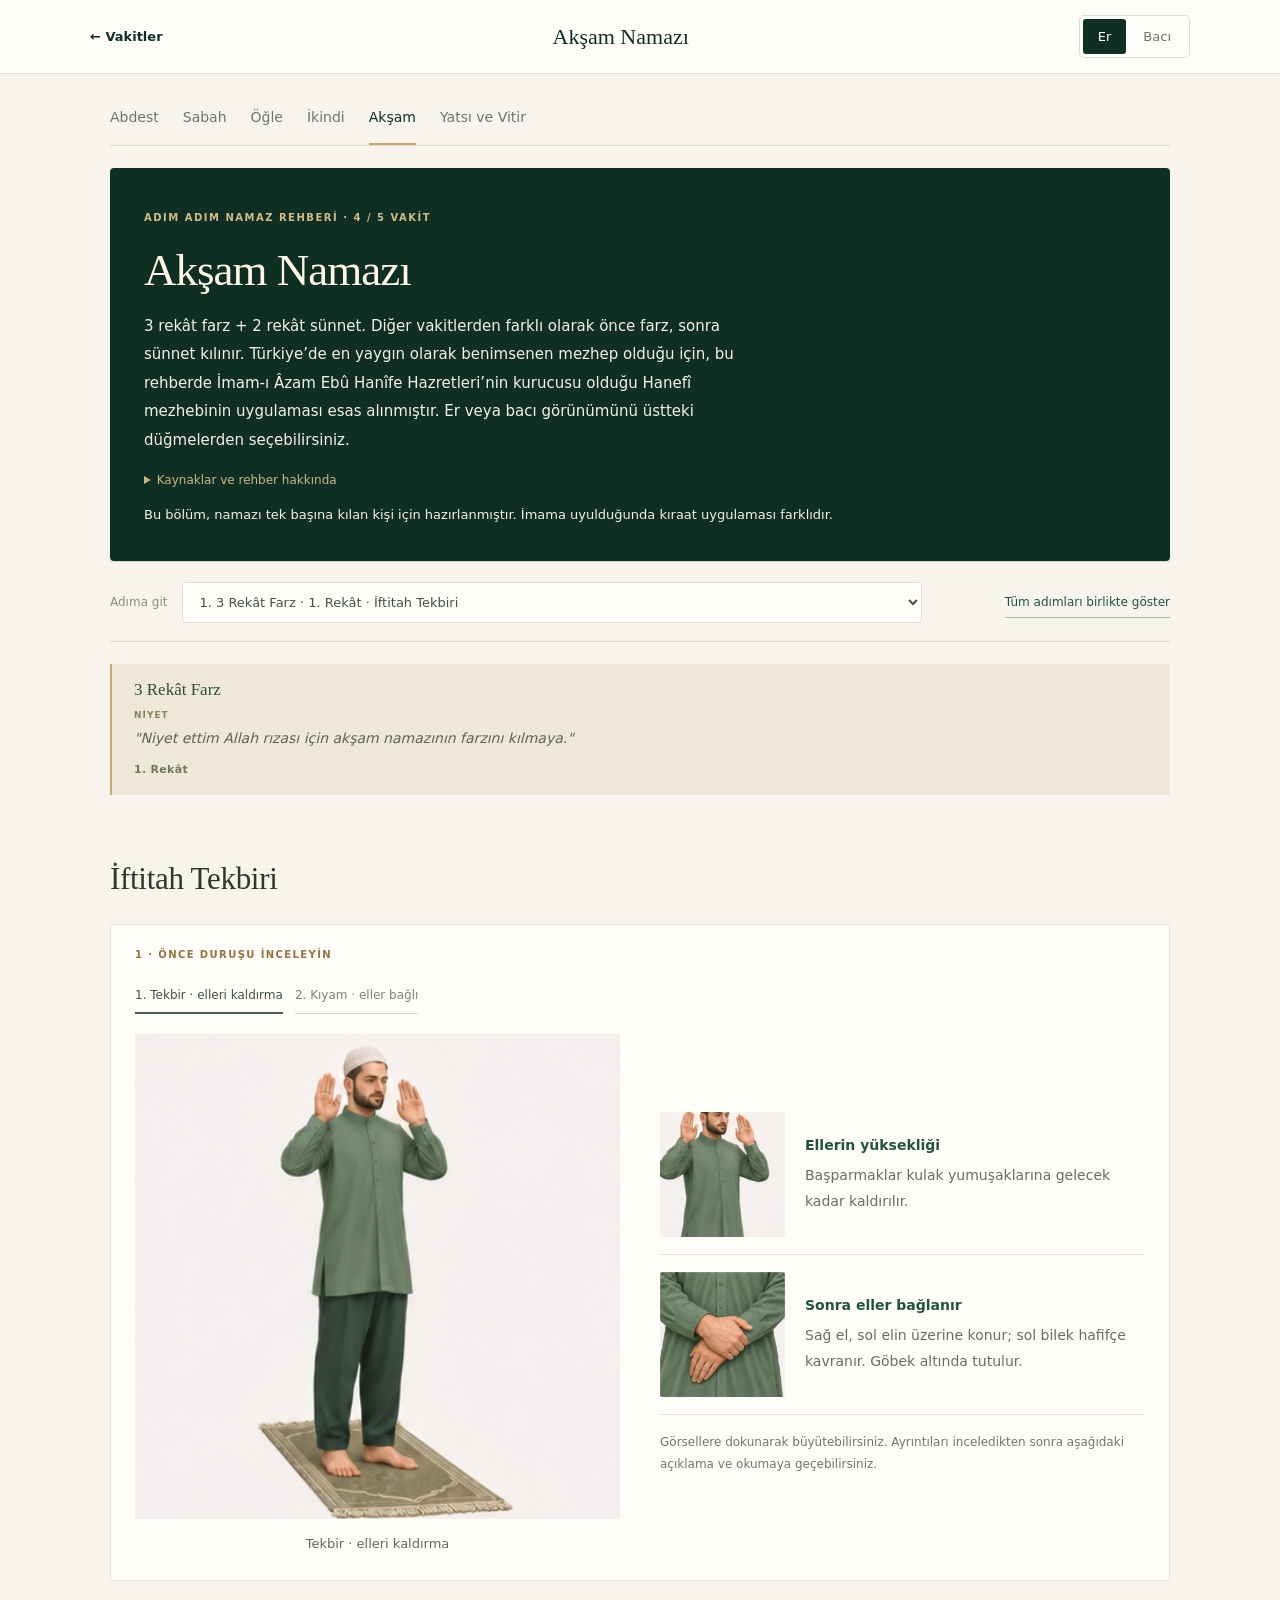
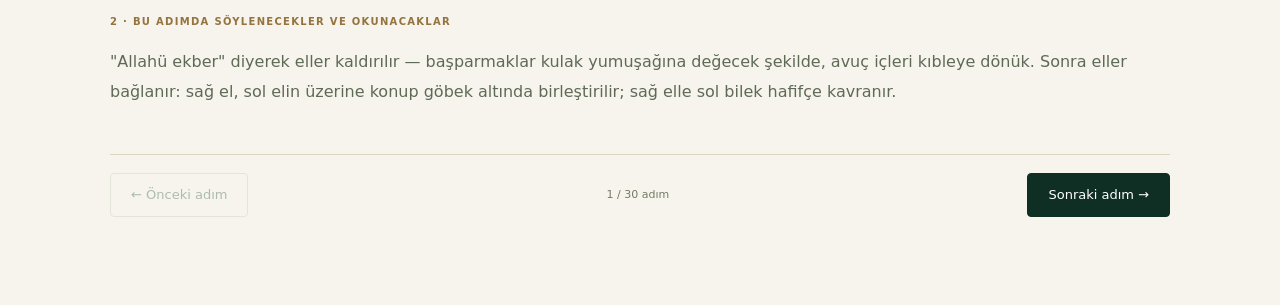
==== commit ac1dd20c: "Add files via upload" ====
--- a/aksam-namazi.html
+++ b/aksam-namazi.html
@@ -430,8 +430,8 @@
   <div class="topbar-inner">
     <span class="topbar-title">Akşam Namazı</span>
     <div class="gender-toggle" role="group" aria-label="Duruş görünümü">
-      <button type="button" id="btn-erkek" aria-pressed="true">Erkek</button>
-      <button type="button" id="btn-kadin" aria-pressed="false">Kadın</button>
+      <button type="button" id="btn-erkek" aria-pressed="true">Er</button>
+      <button type="button" id="btn-kadin" aria-pressed="false">Bacı</button>
     </div>
   </div>
 </div>
@@ -443,21 +443,21 @@
     <a href="ogle-namazi.html">Öğle</a>
     <a href="ikindi-namazi.html">İkindi</a>
     <a href="aksam-namazi.html" class="active">Akşam</a>
-    <a href="yatsi-namazi.html">Yatsı + Vitir</a>
+    <a href="yatsi-namazi.html">Yatsı ve Vitir</a>
   </nav>
 
   <header class="hero">
     <span class="eyebrow">Adım Adım Namaz Rehberi · 4 / 5 vakit</span>
     <h1>Akşam Namazı</h1>
-    <p class="lede">3 rek'at farz + 2 rek'at sünnet. Diğer vakitlerden farklı olarak önce farz, sonra sünnet kılınır. Türkiye’de en yaygın olarak benimsenen mezhep olduğu için, bu rehberde İmam-ı Âzam Ebû Hanîfe Hazretleri’nin kurucusu olduğu Hanefî mezhebinin uygulaması esas alınmıştır.</p>
+    <p class="lede">3 rekât farz + 2 rekât sünnet. Diğer vakitlerden farklı olarak önce farz, sonra sünnet kılınır. Türkiye’de en yaygın olarak benimsenen mezhep olduğu için, bu rehberde İmam-ı Âzam Ebû Hanîfe Hazretleri’nin kurucusu olduğu Hanefî mezhebinin uygulaması esas alınmıştır. Er veya bacı görünümünü üstteki düğmelerden seçebilirsiniz.</p>
     <div class="source-note">
-      <strong>Kaynaklar:</strong> Kur'an-ı Kerim âyetlerinin Türkçe meali <strong>Prof. Dr. Ömer Çelik</strong> mealinden alınmıştır. Sübhâneke, Ettehiyyâtü, Salli–Bârik, Rabbenâ ve Kunût dualarının Arapça metni ve anlamı Millî Eğitim Bakanlığı'nın "Namaz Duaları ve Sureleri" kaynağına dayanmaktadır. Kadın–erkek duruş farkları Diyanet İşleri Başkanlığı'nın resmî açıklamasından alınmıştır.
-    </div>
+      <strong>Kaynaklar:</strong> Kur'an-ı Kerim âyetlerinin Türkçe meali <strong>Prof. Dr. Ömer Çelik</strong> mealinden alınmıştır. Sübhâneke, Ettehiyyâtü, Salli–Bârik, Rabbenâ dualarının Arapça metni ve anlamı Millî Eğitim Bakanlığı'nın "Namaz Duaları ve Sureleri" kaynağına dayanmaktadır. Kadın–erkek duruş farkları Diyanet İşleri Başkanlığı'nın resmî açıklamasından alınmıştır.
+    <ul class="source-links"><li><a href="https://kurul.diyanet.gov.tr/tr/fetva/kilinis-bakimindan-kadinlarin-namazi-ile-erkeklerin-namazi-arasinda-ne-gibi-farklar-bulunmaktadir/0193c42d-64a5-7ba1-9af3-f9f4a7f97245" target="_blank" rel="noopener">Diyanet — Er ve bacı duruşları</a></li><li><a href="https://kurul.diyanet.gov.tr/tr/fetva/namazda-fatihadan-sonra-okunacak-ayet-veya-sureler-icin-besmele-cekilir-mi/0193c42d-4fd1-7daa-1cd8-e3e31c2535c1" target="_blank" rel="noopener">Diyanet — Namazda besmele</a></li><li><a href="https://www.diyanet.gov.tr/icerik/10151" target="_blank" rel="noopener">Diyanet — Secdede ayakların yerleşimi</a></li></ul></div>
   <p class="scope-note">Bu bölüm, namazı tek başına kılan kişi için hazırlanmıştır. İmama uyulduğunda kıraat uygulaması farklıdır.</p>
   </header>
 
   <section class="unit-divider">
-    <h2>3 Rek'at Farz</h2>
+    <h2>3 Rekât Farz</h2>
     <p class="unit-desc">Allah'ın kesin olarak emrettiği, kılınması zorunlu namaz. Akşam namazında, diğer vakitlerden farklı olarak, önce farz kılınır.</p>
     <div class="niyet-box">
       <span class="niyet-label">Niyet</span>
@@ -465,7 +465,7 @@
     </div>
   </section>
 
-  <p class="rekat-mark">1. Rek'at</p>
+  <p class="rekat-mark">1. Rekât</p>
 
   <div class="step">
     <span class="step-num">1</span>
@@ -506,7 +506,7 @@
     <span class="step-num">3</span>
     <div class="step-body">
       <h3>Rükû</h3><div class="pose-icon icon-ruku" hidden></div>
-      <p class="posture">"Allahü ekber" diyerek eğilinir — <span class="g-erkek">sırt düz tutulur, baş sırtla aynı hizada olur, eller dizleri tam kavrar, dirsekler bedenden açık, parmaklar ayrık.</span><span class="g-kadin">sırt tam düz değil, hafifçe eğik tutulur; eller dizlere hafifçe konur, dizler hafif bükük, dirsekler bedene yakın tutulur.</span></p>
+      <p class="posture">"Allahü ekber" diyerek eğilinir — <span class="g-erkek">sırt düz tutulur, baş sırtla aynı hizada olur, eller dizleri tam kavrar, dirsekler bedenden açık, parmaklar ayrık.</span><span class="g-kadin">sırt tam düz değil, hafifçe eğik tutulur; eller dizlere hafifçe konur, dizler hafif bükülü, dirsekler bedene yakın tutulur.</span></p>
       <div class="recite">
         <p class="arabic">سُبْحَانَ رَبِّيَ الْعَظِيمِ</p>
         <p class="okunus">Sübhâne rabbiyel azîm. <span class="tesbih-count">3 kere</span></p>
@@ -543,12 +543,12 @@
     </div>
   </div>
 
-  <p class="rekat-mark">2. Rek'at</p>
+  <p class="rekat-mark">2. Rekât</p>
 
   <div class="step">
     <span class="step-num">6</span>
     <div class="step-body">
-      <h3>Ayağa Kalkış</h3><div class="pose-icon icon-kalkis" hidden></div>
+      <h3>Ayağa Kalkış</h3><p class="posture">“Allahü ekber” diyerek ayağa kalkılır ve eller bağlanır.</p><div class="pose-icon icon-kalkis" hidden></div>
       <p class="posture note">Sübhâneke ve Eûzü tekrar okunmaz.</p>
     </div>
   </div>
@@ -579,7 +579,7 @@
     <span class="step-num">8</span>
     <div class="step-body">
       <h3>Rükû</h3><div class="pose-icon icon-ruku" hidden></div>
-      <p class="posture">1. rek'attekiyle aynı duruşla eğilinir.</p>
+      <p class="posture">1. rekâttekiyle aynı duruşla eğilinir.</p>
       <div class="recite">
         <p class="arabic">سُبْحَانَ رَبِّيَ الْعَظِيمِ</p>
         <p class="okunus">Sübhâne rabbiyel azîm. <span class="tesbih-count">3 kere</span></p>
@@ -629,12 +629,12 @@
     </div>
   </div>
 
-  <p class="rekat-mark">3. Rek'at</p>
+  <p class="rekat-mark">3. Rekât</p>
 
   <div class="step">
     <span class="step-num">12</span>
     <div class="step-body">
-      <h3>Üçüncü Rek'ate Kalkış</h3><div class="pose-icon icon-kalkis" hidden></div>
+      <h3>Üçüncü Rekâta Kalkış</h3><p class="posture">“Allahü ekber” diyerek ayağa kalkılır ve eller bağlanır.</p><div class="pose-icon icon-kalkis" hidden></div>
       
     </div>
   </div>
@@ -643,7 +643,7 @@
     <span class="step-num">13</span>
     <div class="step-body">
       <h3>Yalnızca Fâtiha</h3><div class="pose-icon icon-kiyam" hidden></div>
-      <p class="posture note">Akşam farzının 3. (ve son) rek'atinde de, 4 rek'atlı farzlarda olduğu gibi, yalnızca Besmele ve Fâtiha okunur; zamm-ı sûre eklenmez.</p>
+      <p class="posture note">Akşam farzının 3. (ve son) rekâtında de, 4 rekâtlı farzlarda olduğu gibi, yalnızca Besmele ve Fâtiha okunur; zamm-ı sûre eklenmez.</p>
       <div class="recite">
         <p class="arabic">بِسْمِ اللَّهِ الرَّحْمَٰنِ الرَّحِيمِ</p>
         <p class="okunus">Bismillâhir-rahmânir-rahîm.</p>
@@ -661,7 +661,7 @@
     <span class="step-num">14</span>
     <div class="step-body">
       <h3>Rükû</h3><div class="pose-icon icon-ruku" hidden></div>
-      <p class="posture">1. rek'attekiyle aynı duruşla eğilinir.</p>
+      <p class="posture">1. rekâttekiyle aynı duruşla eğilinir.</p>
       <div class="recite">
         <p class="arabic">سُبْحَانَ رَبِّيَ الْعَظِيمِ</p>
         <p class="okunus">Sübhâne rabbiyel azîm. <span class="tesbih-count">3 kere</span></p>
@@ -745,15 +745,15 @@
   </div>
 
   <section class="unit-divider">
-    <h2>2 Rek'at Sünnet</h2>
-    <p class="unit-desc">Akşam farzından sonra kılınan, müekked 2 rek'atlık sünnet.</p>
+    <h2>2 Rekât Sünnet</h2>
+    <p class="unit-desc">Akşam farzından sonra kılınan, müekked 2 rekâtlık sünnet.</p>
     <div class="niyet-box">
       <span class="niyet-label">Niyet</span>
       <em>"Niyet ettim Allah rızası için akşam namazının sünnetini kılmaya."</em>
     </div>
   </section>
 
-  <p class="rekat-mark">1. Rek'at</p>
+  <p class="rekat-mark">1. Rekât</p>
 
   <div class="step">
     <span class="step-num">1</span>
@@ -794,7 +794,7 @@
     <span class="step-num">3</span>
     <div class="step-body">
       <h3>Rükû</h3><div class="pose-icon icon-ruku" hidden></div>
-      <p class="posture">"Allahü ekber" diyerek eğilinir — <span class="g-erkek">sırt düz tutulur, baş sırtla aynı hizada olur, eller dizleri tam kavrar, dirsekler bedenden açık, parmaklar ayrık.</span><span class="g-kadin">sırt tam düz değil, hafifçe eğik tutulur; eller dizlere hafifçe konur, dizler hafif bükük, dirsekler bedene yakın tutulur.</span></p>
+      <p class="posture">"Allahü ekber" diyerek eğilinir — <span class="g-erkek">sırt düz tutulur, baş sırtla aynı hizada olur, eller dizleri tam kavrar, dirsekler bedenden açık, parmaklar ayrık.</span><span class="g-kadin">sırt tam düz değil, hafifçe eğik tutulur; eller dizlere hafifçe konur, dizler hafif bükülü, dirsekler bedene yakın tutulur.</span></p>
       <div class="recite">
         <p class="arabic">سُبْحَانَ رَبِّيَ الْعَظِيمِ</p>
         <p class="okunus">Sübhâne rabbiyel azîm. <span class="tesbih-count">3 kere</span></p>
@@ -831,12 +831,12 @@
     </div>
   </div>
 
-  <p class="rekat-mark">2. Rek'at</p>
+  <p class="rekat-mark">2. Rekât</p>
 
   <div class="step">
     <span class="step-num">6</span>
     <div class="step-body">
-      <h3>Ayağa Kalkış</h3><div class="pose-icon icon-kalkis" hidden></div>
+      <h3>Ayağa Kalkış</h3><p class="posture">“Allahü ekber” diyerek ayağa kalkılır ve eller bağlanır.</p><div class="pose-icon icon-kalkis" hidden></div>
       <p class="posture note">Sübhâneke ve Eûzü tekrar okunmaz.</p>
     </div>
   </div>
@@ -867,7 +867,7 @@
     <span class="step-num">8</span>
     <div class="step-body">
       <h3>Rükû</h3><div class="pose-icon icon-ruku" hidden></div>
-      <p class="posture">1. rek'attekiyle aynı duruşla eğilinir.</p>
+      <p class="posture">1. rekâttekiyle aynı duruşla eğilinir.</p>
       <div class="recite">
         <p class="arabic">سُبْحَانَ رَبِّيَ الْعَظِيمِ</p>
         <p class="okunus">Sübhâne rabbiyel azîm. <span class="tesbih-count">3 kere</span></p>
@@ -908,7 +908,7 @@
     <span class="step-num">11</span>
     <div class="step-body">
       <h3>Son Oturuş — Ettehiyyâtü, Salli–Bârik, Rabbenâ Duaları</h3><div class="pose-icon icon-oturus" hidden></div>
-      <p class="posture note">Bu namaz 2 rek'at olduğu için bu oturuş aynı zamanda son oturuştur.</p>
+      <p class="posture note">Bu namaz 2 rekât olduğu için bu oturuş aynı zamanda son oturuştur.</p>
       <div class="recite">
         <p class="recite-title">Ettehiyyâtü</p>
         <p class="arabic">التَّحِيَّاتُ لِلَّهِ وَالصَّلَوَاتُ وَالطَّيِّبَاتُ، السَّلَامُ عَلَيْكَ أَيُّهَا النَّبِيُّ وَرَحْمَةُ اللَّهِ وَبَرَكَاتُهُ، السَّلَامُ عَلَيْنَا وَعَلَى عِبَادِ اللَّهِ الصَّالِحِينَ، أَشْهَدُ أَنْ لَا إِلَٰهَ إِلَّا اللَّهُ وَأَشْهَدُ أَنَّ مُحَمَّدًا عَبْدُهُ وَرَسُولُهُ</p>
--- a/assets/tema.css
+++ b/assets/tema.css
@@ -19,3 +19,6 @@
 @media(max-width:900px){body.home .intro{gap:32px;padding:45px 34px;grid-template-columns:1.1fr .9fr}.home-arch{width:290px;height:330px}.hero-person{width:145px;height:270px;background-size:810px 810px;background-position:-333px 0}.home-arch::after{border-radius:160px 160px 2px 2px}body.home h1{font-size:47px}}
 @media(max-width:720px){.hero{padding:26px 23px!important;margin-top:18px}.hero h1{font-size:34px}.hero .lede{font-size:14px!important}.hero .scope-note{font-size:12px}body.home header{padding:23px 24px}body.home main{padding:0 20px 35px}body.home .intro{display:block;padding:34px 26px 38px;min-height:0;margin-bottom:0}body.home h1{font-size:43px;max-width:440px}.home-hero-art{display:none}body.home .intro p{font-size:14px}body.home .intro p.method-note{font-size:11px}body.home .cards{grid-template-columns:repeat(2,minmax(0,1fr));padding-top:25px;gap:12px}body.home .card,body.home .card:first-child{padding:20px 18px;min-height:185px}body.home .card h2{font-size:24px}body.home .card span{font-size:12px}body.home .card strong{font-size:11px}body.home .note{padding:20px;font-size:12px}body.home .note b{font-size:21px}}
 @media(max-width:360px){body.home .cards{grid-template-columns:1fr}}
+
+/* V10: clearer introductory text on dark backgrounds. */
+.hero p.lede,.hero .scope-note{color:#f4f1e7!important}.hero .source-note{color:#354539}.source-links{padding-left:20px}.source-links a{color:#254f3d;text-decoration:underline;text-underline-offset:3px}
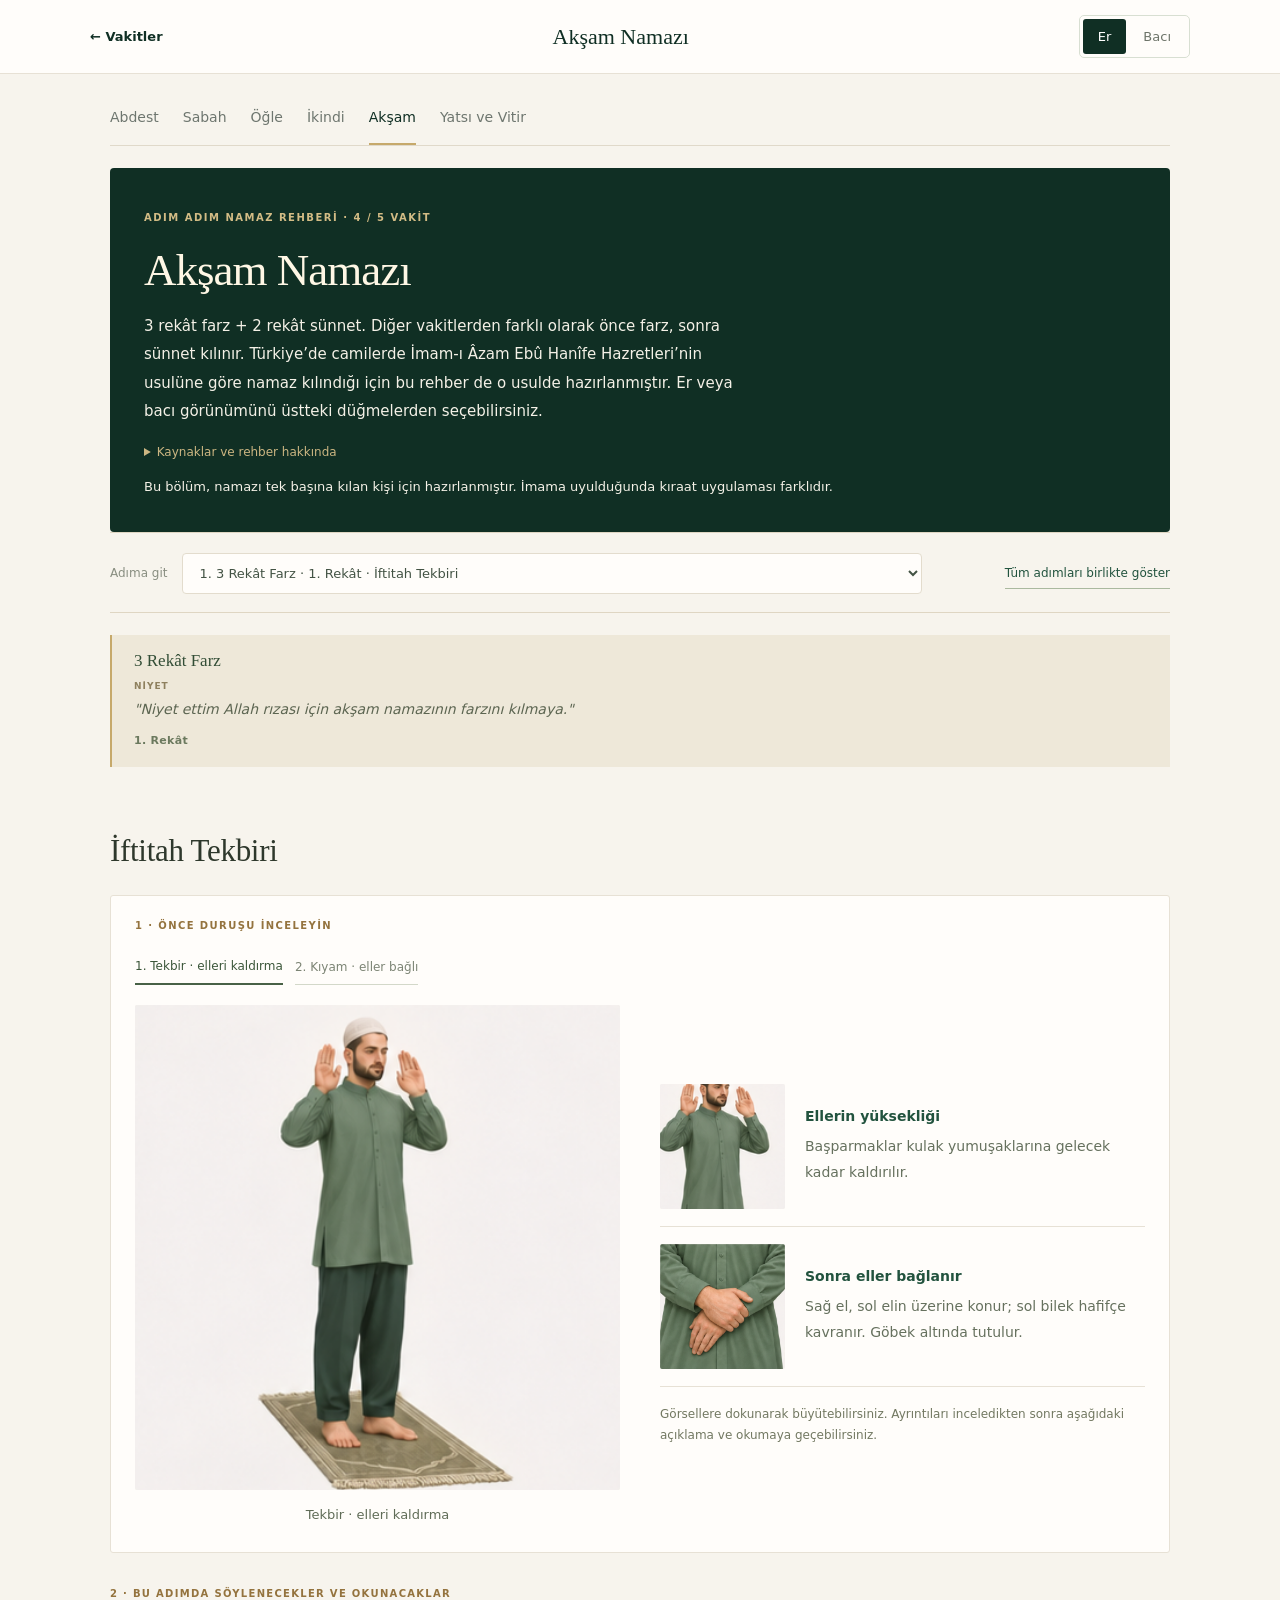
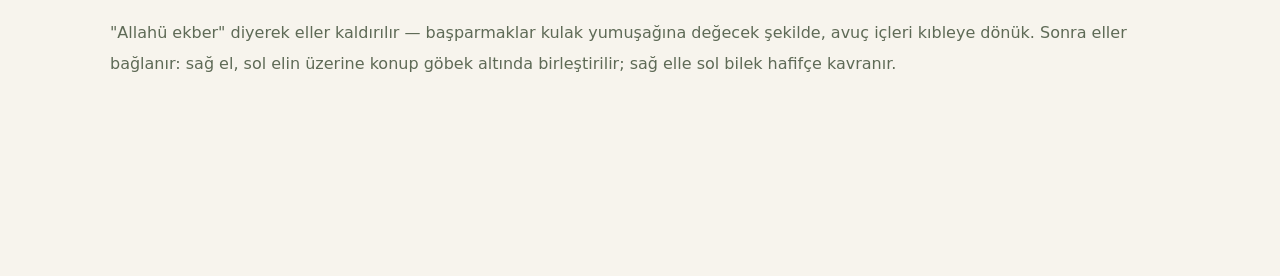
==== commit 11e8432e: "Add files via upload" ====
--- a/aksam-namazi.html
+++ b/aksam-namazi.html
@@ -449,7 +449,7 @@
   <header class="hero">
     <span class="eyebrow">Adım Adım Namaz Rehberi · 4 / 5 vakit</span>
     <h1>Akşam Namazı</h1>
-    <p class="lede">3 rekât farz + 2 rekât sünnet. Diğer vakitlerden farklı olarak önce farz, sonra sünnet kılınır. Türkiye’de en yaygın olarak benimsenen mezhep olduğu için, bu rehberde İmam-ı Âzam Ebû Hanîfe Hazretleri’nin kurucusu olduğu Hanefî mezhebinin uygulaması esas alınmıştır. Er veya bacı görünümünü üstteki düğmelerden seçebilirsiniz.</p>
+    <p class="lede">3 rekât farz + 2 rekât sünnet. Diğer vakitlerden farklı olarak önce farz, sonra sünnet kılınır. Türkiye’de camilerde İmam-ı Âzam Ebû Hanîfe Hazretleri’nin usulüne göre namaz kılındığı için bu rehber de o usulde hazırlanmıştır. Er veya bacı görünümünü üstteki düğmelerden seçebilirsiniz.</p>
     <div class="source-note">
       <strong>Kaynaklar:</strong> Kur'an-ı Kerim âyetlerinin Türkçe meali <strong>Prof. Dr. Ömer Çelik</strong> mealinden alınmıştır. Sübhâneke, Ettehiyyâtü, Salli–Bârik, Rabbenâ dualarının Arapça metni ve anlamı Millî Eğitim Bakanlığı'nın "Namaz Duaları ve Sureleri" kaynağına dayanmaktadır. Kadın–erkek duruş farkları Diyanet İşleri Başkanlığı'nın resmî açıklamasından alınmıştır.
     <ul class="source-links"><li><a href="https://kurul.diyanet.gov.tr/tr/fetva/kilinis-bakimindan-kadinlarin-namazi-ile-erkeklerin-namazi-arasinda-ne-gibi-farklar-bulunmaktadir/0193c42d-64a5-7ba1-9af3-f9f4a7f97245" target="_blank" rel="noopener">Diyanet — Er ve bacı duruşları</a></li><li><a href="https://kurul.diyanet.gov.tr/tr/fetva/namazda-fatihadan-sonra-okunacak-ayet-veya-sureler-icin-besmele-cekilir-mi/0193c42d-4fd1-7daa-1cd8-e3e31c2535c1" target="_blank" rel="noopener">Diyanet — Namazda besmele</a></li><li><a href="https://www.diyanet.gov.tr/icerik/10151" target="_blank" rel="noopener">Diyanet — Secdede ayakların yerleşimi</a></li></ul></div>
--- a/assets/gorseller.css
+++ b/assets/gorseller.css
@@ -1,2 +1,5 @@
 :root{--art:url('erkek-duruslar.png')}html[data-gender=kadin]{--art:url('kadin-duruslar.png')}.pose-icon,.motion-open{display:none!important}.wrap,.topbar-inner{max-width:1120px}.wrap{padding-bottom:100px}body{font-family:system-ui,-apple-system,'Segoe UI',sans-serif}.hero{padding-top:26px!important}.hero h1{font:normal 40px Georgia;margin:8px 0}.source-note{font-size:12px!important}.hero .lede{font-size:15px!important;max-width:850px}.step{padding-top:12px}.step-body{width:100%;min-width:0}.step h3{font-size:25px;font-family:Georgia,serif}.step-num{display:none}.pose-block{margin:18px 0 24px;border:1px solid var(--panel-line);border-radius:18px;overflow:hidden;background:var(--recite-bg)}.pose-label{font-size:11px;letter-spacing:2px;font-weight:700;color:var(--gold);padding:16px 20px 0}.pose-tabs{display:flex;flex-wrap:wrap;gap:6px;padding:14px 20px 0}.pose-tabs button{padding:8px 12px;border:1px solid var(--panel-line);border-radius:25px;background:var(--page);color:var(--ink);font:600 12px system-ui;cursor:pointer}.pose-tabs button[aria-pressed=true]{background:var(--emerald);color:var(--page);border-color:var(--emerald)}.pose-layout{display:grid;grid-template-columns:1.1fr 1fr;gap:20px;padding:16px 20px 20px}.pose-main{margin:0;min-width:0;align-self:start}.pose-main figcaption{padding:10px 0 0;font-size:14px;font-weight:700;text-align:center}.art-frame{position:relative;overflow:hidden;aspect-ratio:1;border-radius:14px;background:#faf8f1}.sheet-tile{width:100%;height:100%;background-image:var(--art);background-size:300% 300%;background-repeat:no-repeat;background-position:var(--pos,0% 0%)}button.art-button{display:block;width:100%;border:1px solid var(--panel-line);padding:0;cursor:zoom-in;color:inherit}.pose-details{display:flex;flex-direction:column;gap:12px;min-width:0}.detail-card{display:grid;grid-template-columns:130px 1fr;gap:14px;align-items:center;border:1px solid var(--panel-line);border-radius:14px;padding:10px;background:var(--page)}.detail-card h4{margin:0 0 5px;color:var(--emerald);font-size:14px}.detail-card p{font-size:13px;line-height:1.65;margin:0}.detail-card .art-frame{border-radius:9px}.detail-card .sheet-tile{transform:scale(var(--zoom,1));transform-origin:var(--origin,center)}.pose-tip{font-size:12px;padding:12px 14px;border-left:3px solid var(--gold);background:var(--panel);border-radius:0 10px 10px 0;margin:0}.read-label{margin:25px 0 12px;font-size:12px;font-weight:700;letter-spacing:1.5px;color:var(--gold)}.recite{margin-bottom:18px}.arabic{font-size:30px!important;line-height:2!important}.okunus{font-size:17px!important;line-height:1.9!important}.meal{font-size:15px!important}.guide-tools{border:1px solid var(--panel-line);padding:18px;border-radius:14px;margin:20px 0;background:var(--panel);display:flex;flex-wrap:wrap;gap:12px;align-items:center;justify-content:space-between}.guide-tools select{max-width:100%;padding:10px;border-radius:8px;border:1px solid var(--panel-line);background:var(--page);color:var(--ink);font:14px system-ui}.guide-tools label{display:flex;gap:8px;align-items:center;font-size:13px;min-width:0}.guide-toggle,.guide-nav button{padding:12px 18px;background:var(--emerald);color:var(--page);border:1px solid var(--emerald);border-radius:10px;font:600 14px system-ui;cursor:pointer}.guide-nav{display:flex;justify-content:space-between;align-items:center;gap:12px;margin-top:24px}.guide-nav button:disabled{opacity:.4;cursor:default}.guide-counter{font-size:12px;text-align:center;color:var(--muted)}.guide-context{border-left:3px solid var(--gold);padding:12px 18px;margin-top:16px;background:var(--panel);font-size:14px;border-radius:0 10px 10px 0}.guide-context strong{display:block;font-size:16px;margin-bottom:6px}.guide-context .niyet-label{font-size:11px}body.guide-mode .unit-divider,body.guide-mode .rekat-mark,body.guide-mode .step:not(.lesson-active){display:none}body.guide-mode .step{border:0;margin-top:0}.guide-context .niyet-box{margin:8px 0 0;padding:10px}.guide-context .rekat-caption{font-size:12px;font-weight:700;color:var(--gold);margin-top:8px}.art-dialog{width:min(750px,95vw);max-height:94dvh;padding:18px;border:1px solid #d5d5c6;border-radius:18px;background:#faf8f1;color:#233d32;font:15px system-ui;overflow:auto}.art-dialog::backdrop{background:#102b24c9}.art-dialog-head{display:flex;justify-content:space-between;gap:16px;align-items:center;margin-bottom:12px}.art-dialog-head button{padding:8px 12px;border:1px solid #b5bfae;border-radius:8px;background:white;cursor:pointer}.art-dialog .art-frame{max-width:650px;margin:auto}.art-help{font-size:12px;color:#667769;margin:10px 0 0}.step-body .posture{font-size:15px}.source-details{font-size:12px;margin-top:12px;color:var(--muted)}.source-details summary{cursor:pointer}.guide-complete{padding:18px;border:1px solid var(--gold);border-radius:12px;background:var(--panel)}@media(max-width:720px){.pose-layout{grid-template-columns:1fr;padding:12px;gap:14px}.pose-main{width:100%;max-width:450px;justify-self:center}.pose-details{gap:10px}.detail-card{grid-template-columns:110px 1fr;padding:8px}.wrap{padding-left:14px;padding-right:14px}.step h3{font-size:23px}.guide-tools{padding:12px}.guide-tools label{width:100%;flex-wrap:wrap}.guide-tools select{width:100%}.hero h1{font-size:34px}.arabic{font-size:26px!important}.topbar{padding:10px 14px}.guide-nav{position:sticky;bottom:0;background:var(--page);padding:12px 0;z-index:5}.guide-nav button{padding:12px}.guide-counter{font-size:11px}.pose-tip{font-size:12px}}@media(prefers-reduced-motion:no-preference){.pose-tabs button{transition:background .15s}}button:focus-visible,select:focus-visible{outline:3px solid var(--gold);outline-offset:3px}
 .step{grid-template-columns:minmax(0,1fr);gap:0}.step .step-body h3{font:normal 27px/1.35 Georgia,serif;margin:12px 0 16px}.guide-context{scroll-margin-top:85px}body.guide-mode .step:not(.lesson-active) .okunus::before{content:none}.read-label{clear:both}
+
+/* Keep the previous row's rug edge outside the female illustration cells. */
+html[data-gender=kadin] .sheet-tile[data-tile="3"],html[data-gender=kadin] .sheet-tile[data-tile="4"],html[data-gender=kadin] .sheet-tile[data-tile="5"]{clip-path:inset(2.5% 0 0)}
